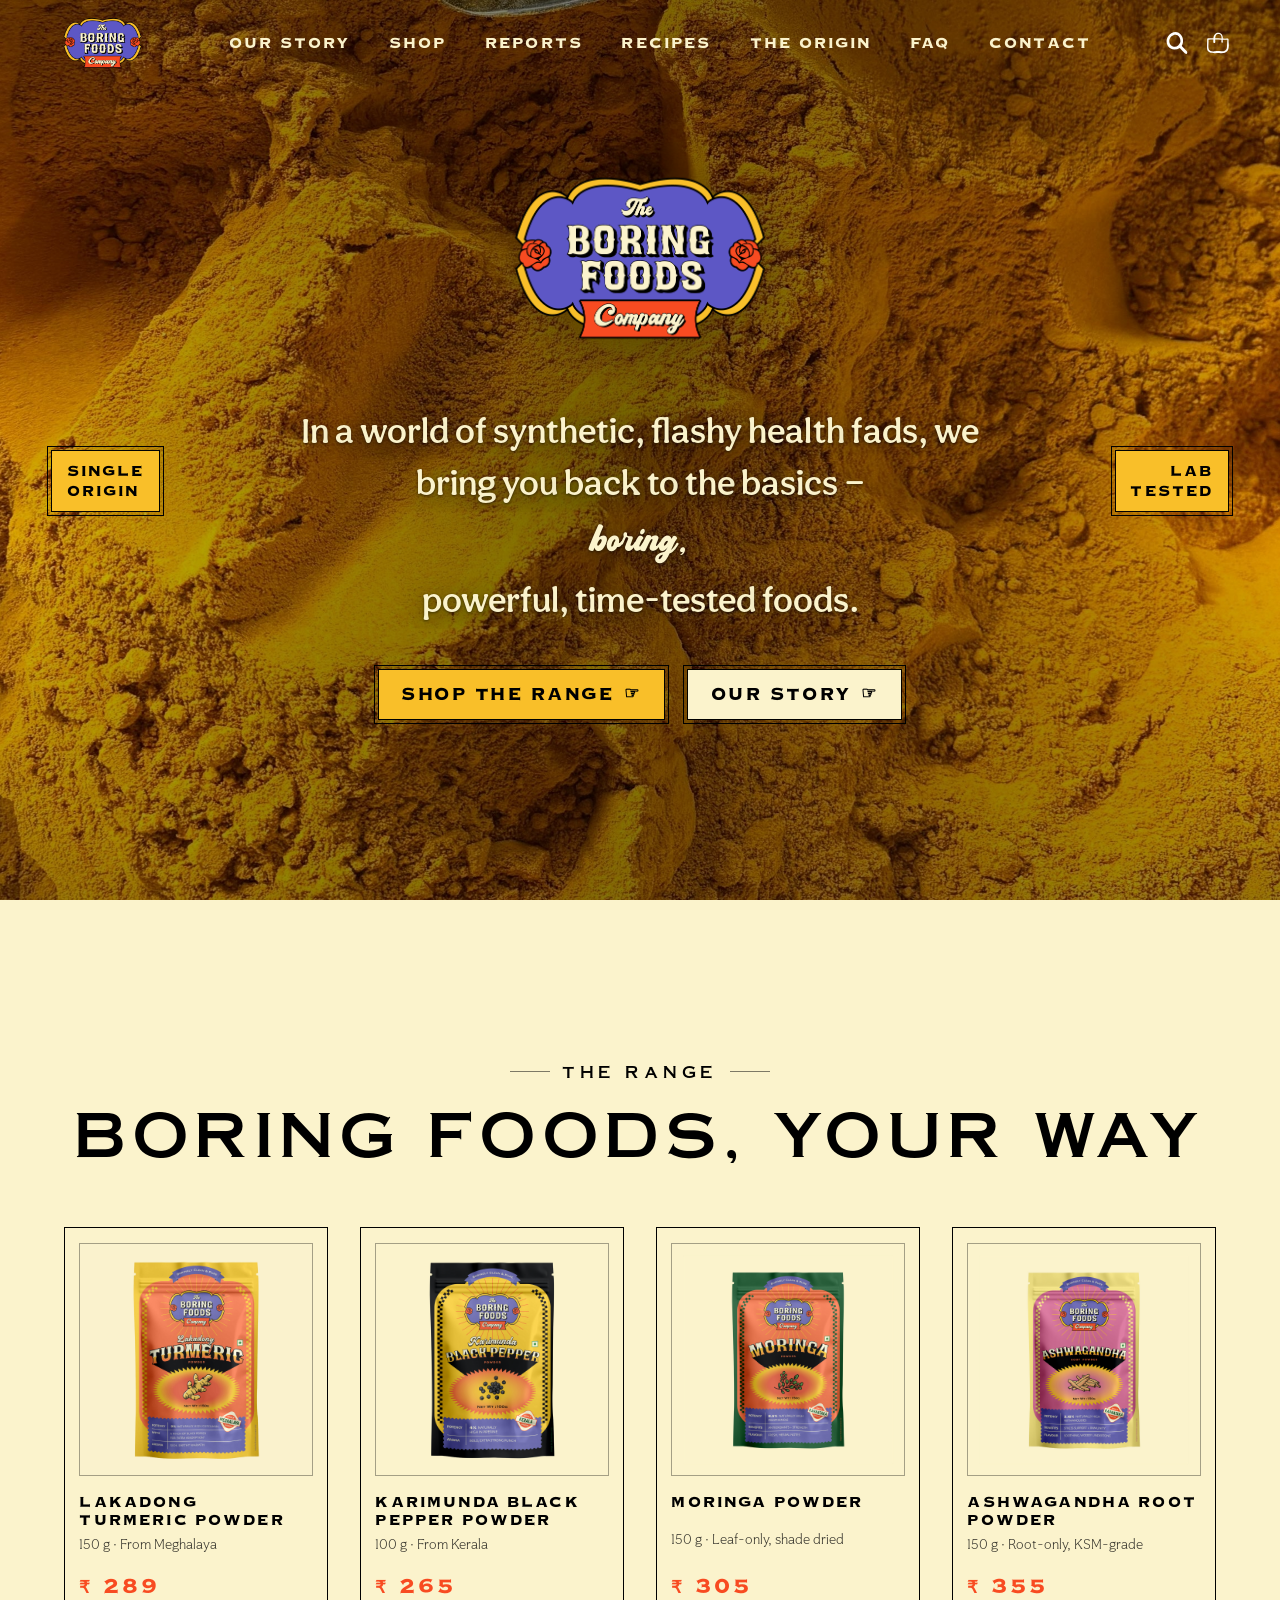
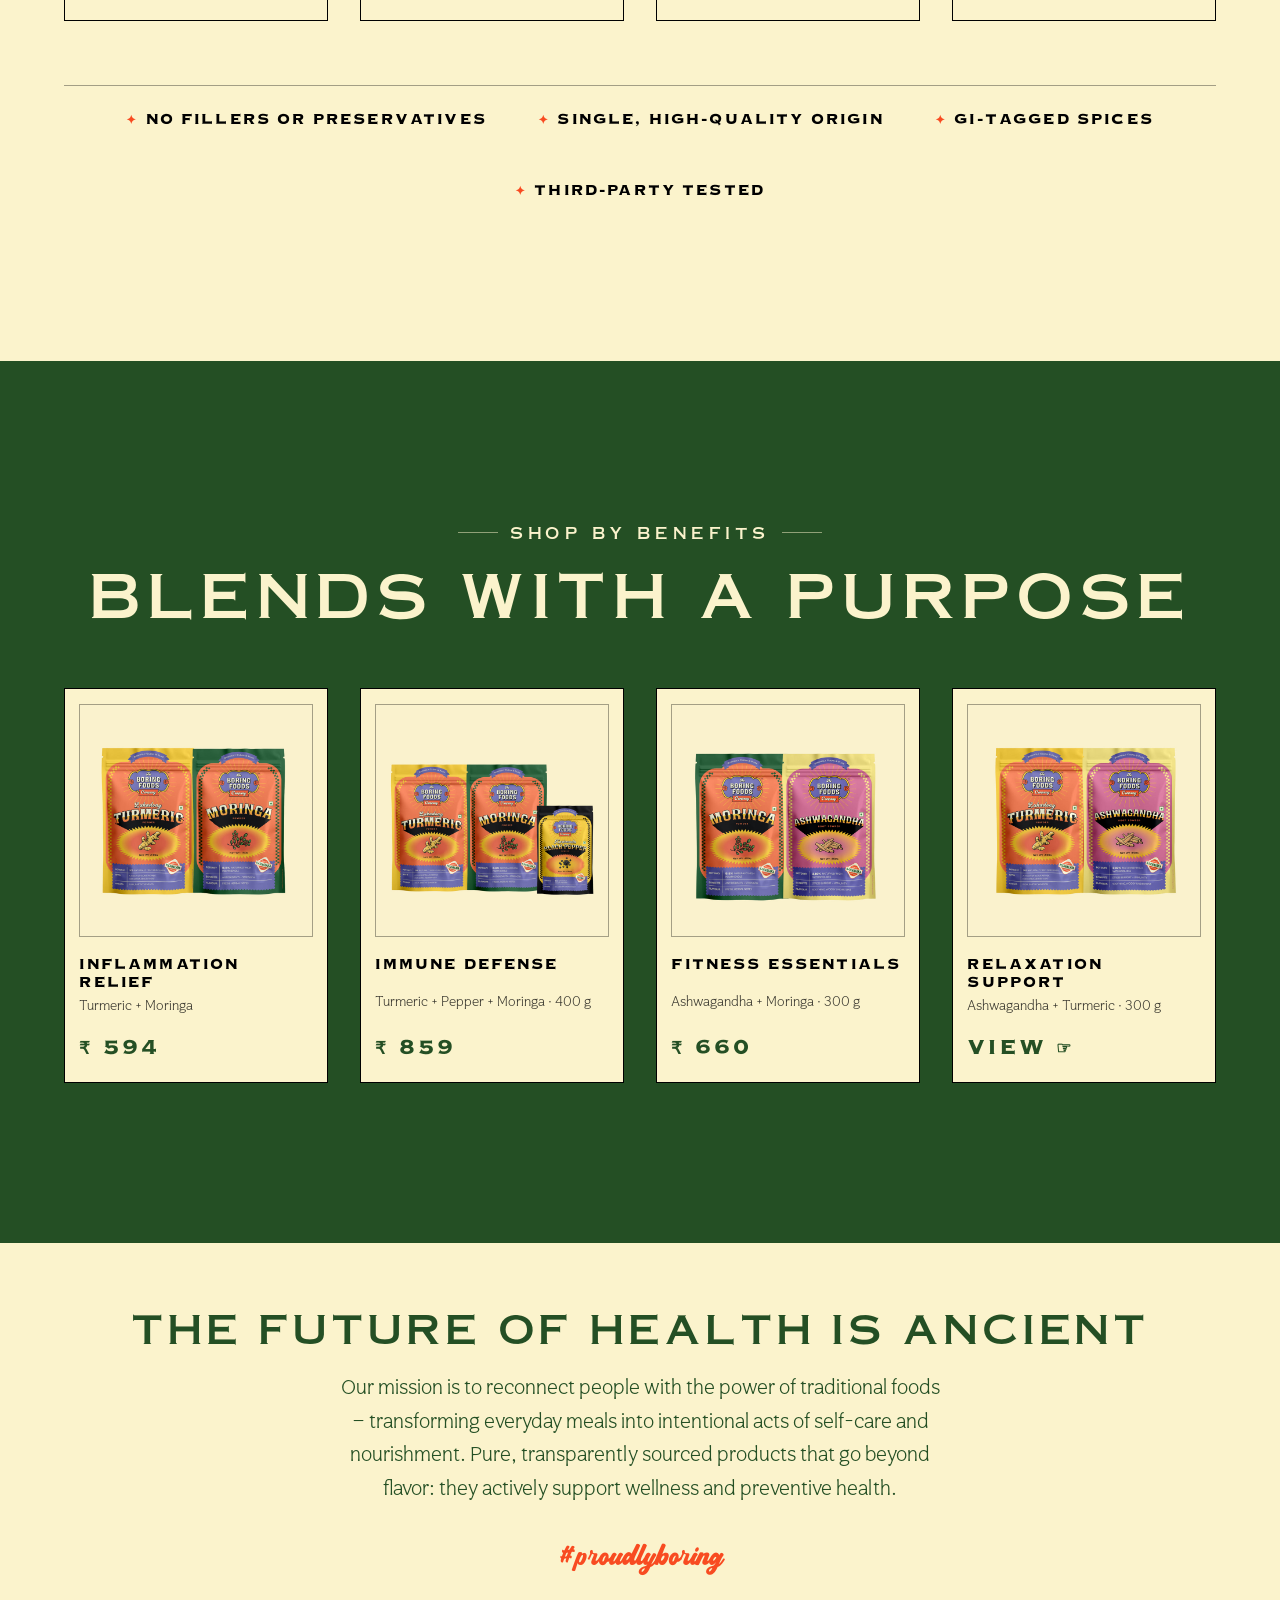
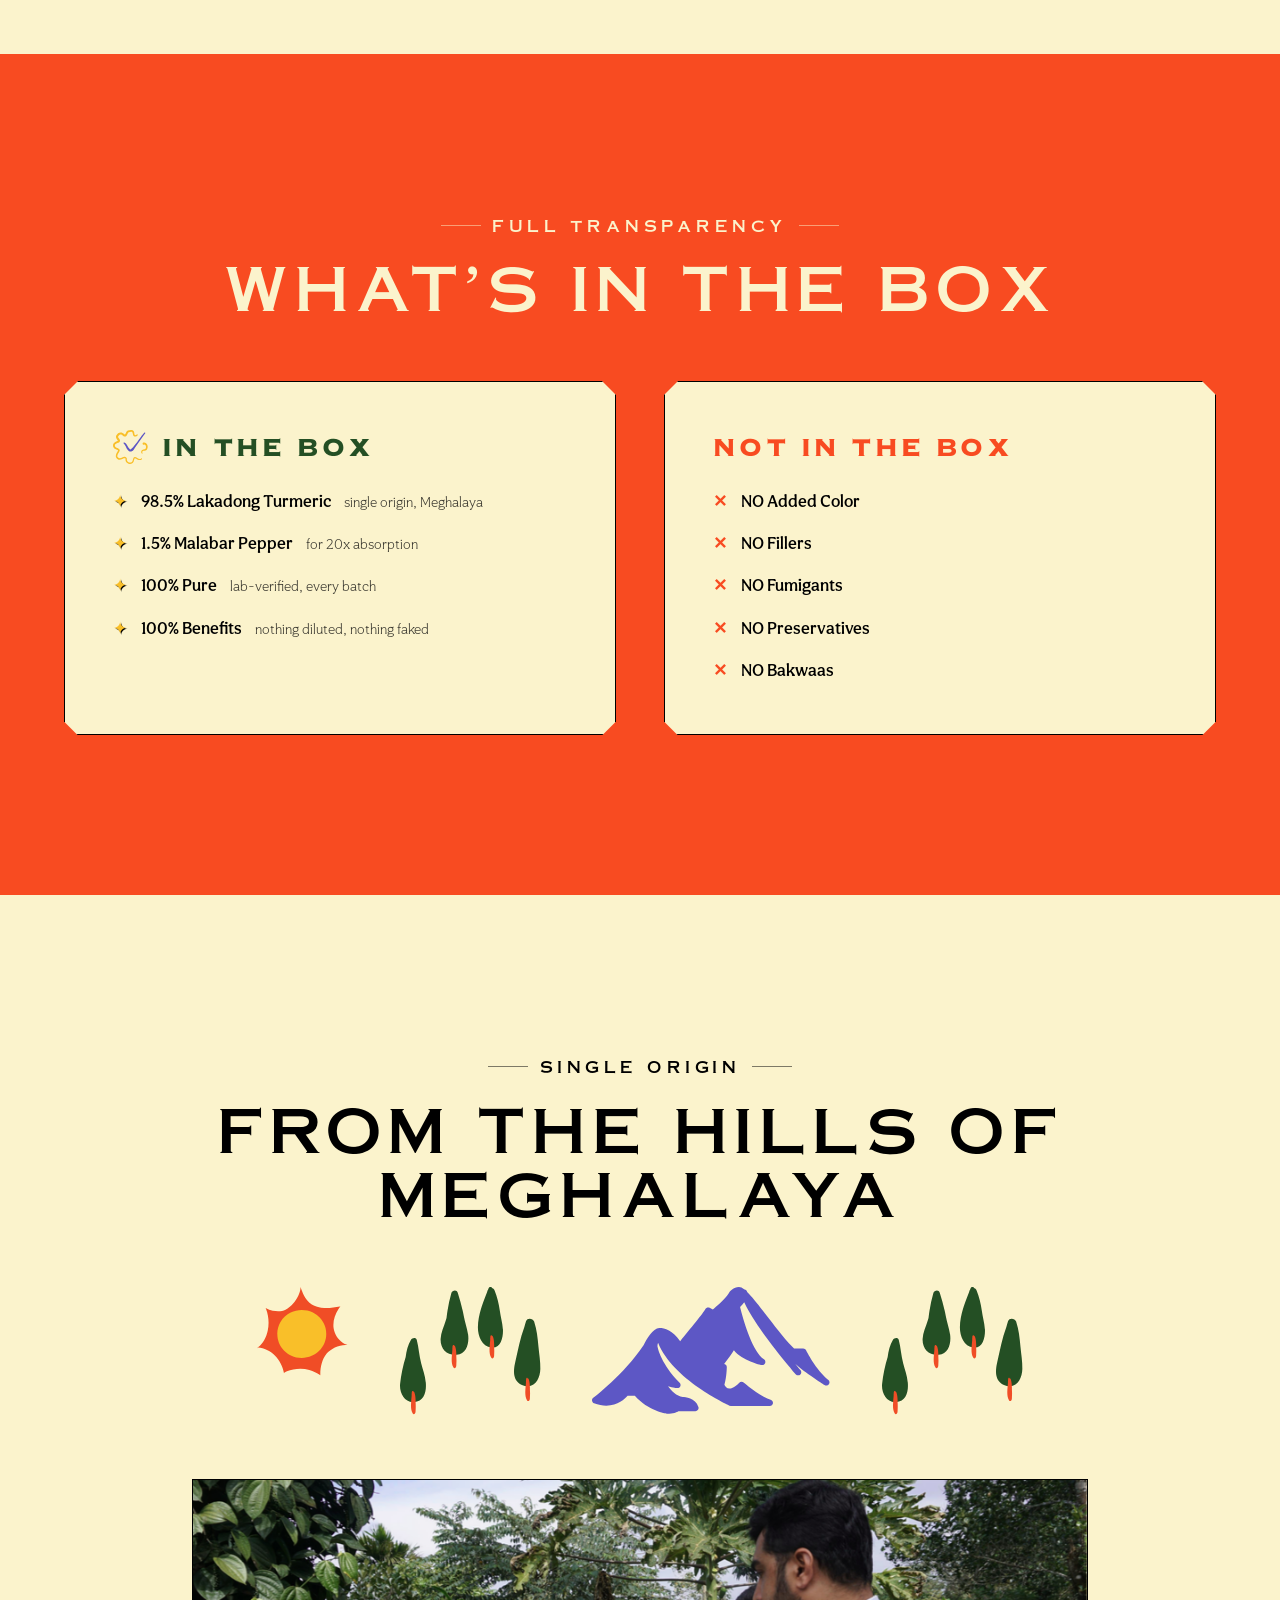
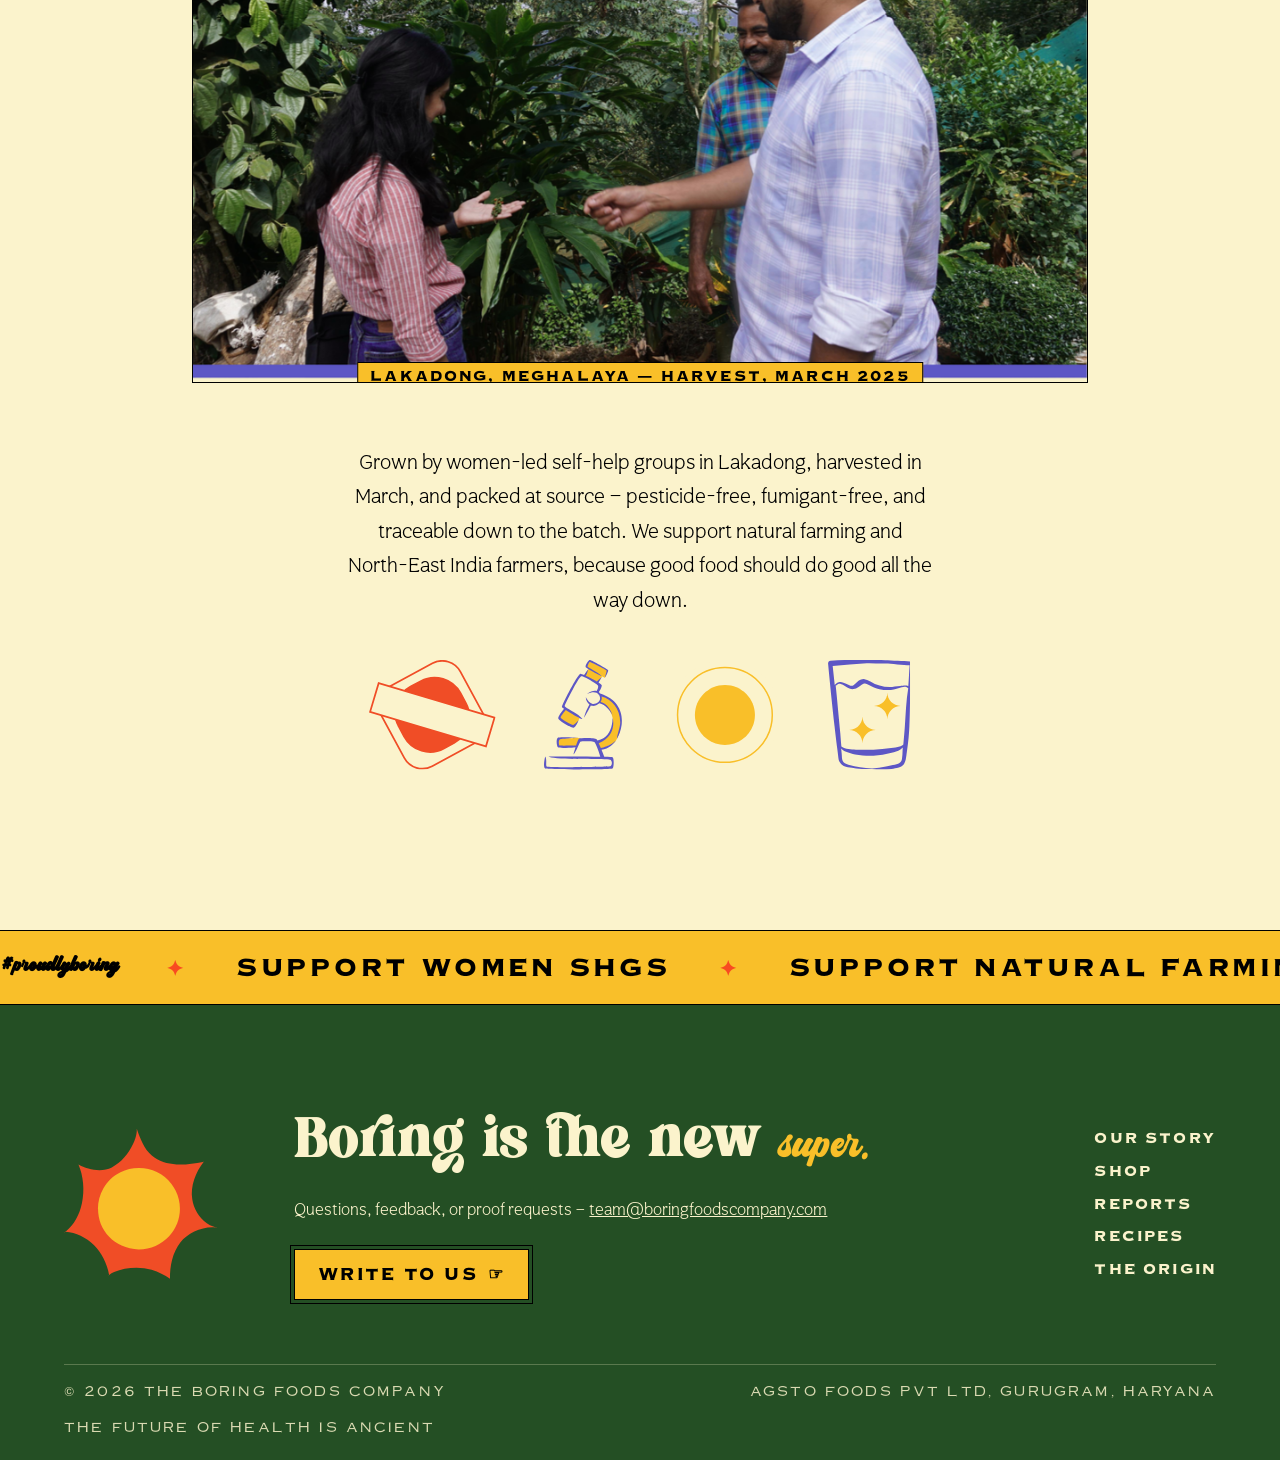
==== site/index.html @ 5d5243ca "feat: add Reports library and Recipes pages + site-wide nav links" ====
<!DOCTYPE html>
<html lang="en">
<head>
  <meta charset="UTF-8" />
  <meta name="viewport" content="width=device-width, initial-scale=1.0" />
  <title>The Boring Foods Company — The Future of Health is Ancient</title>
  <meta name="description" content="Pure, transparently sourced traditional foods. Boring, powerful, time-tested nutrition — starting with Lakadong turmeric from Meghalaya. #proudlyboring" />
  <link rel="icon" type="image/png" href="assets/img/Rose.png" />
  <link rel="stylesheet" href="css/tokens.css" />
  <link rel="stylesheet" href="css/main.css" />
</head>
<body>

  <!-- ===================== Navigation ===================== -->
  <header class="nav" id="nav">
    <a class="nav__logo" href="#top" aria-label="The Boring Foods Company — home">
      <img src="assets/img/logo-web4.png" alt="The Boring Foods Company" />
    </a>
    <nav aria-label="Primary">
      <ul class="nav__links">
        <li><a href="about.html">Our Story</a></li>
        <li><a href="#shop">Shop</a></li>
        <li><a href="reports.html">Reports</a></li>
        <li><a href="recipes.html">Recipes</a></li>
        <li><a href="#origin">The Origin</a></li>
        <li><a href="faq.html">FAQ</a></li>
        <li><a href="contact.html">Contact</a></li>
      </ul>
    </nav>
    <div class="nav__cta">
      <a class="nav__icon-link" href="#" aria-label="Search"><img class="nav__icon" src="assets/img/Search1.svg" alt="" /></a>
      <a class="nav__icon-link" href="#" aria-label="Cart"><img class="nav__icon" src="assets/img/Cart1.svg" alt="" /></a>
      <button class="nav__burger" id="burger" aria-label="Open menu" aria-expanded="false">
        <span></span><span></span><span></span>
      </button>
    </div>
  </header>

  <!-- Full-screen overlay menu -->
  <div class="menu-overlay" id="menu" aria-hidden="true">
    <a href="about.html">Our Story</a>
    <a href="#shop">Shop</a>
    <a href="reports.html">Reports</a>
    <a href="recipes.html">Recipes</a>
    <a href="#origin">The Origin</a>
    <a href="faq.html">FAQ</a>
    <a href="contact.html">Contact</a>
    <span class="script">#proudlyboring</span>
  </div>

  <!-- ===================== Hero ===================== -->
  <section class="hero" id="top">
    <div class="hero__media" aria-hidden="true">
      <img class="hero__photo" src="assets/img/photos/hero-powder.jpg" alt="" />
      <div class="hero__scrim"></div>
    </div>
    <aside class="hero__meta hero__meta--left caps reveal" style="--reveal-delay: 0.9s">Single<br />Origin</aside>
    <aside class="hero__meta hero__meta--right caps reveal" style="--reveal-delay: 0.9s">Lab<br />Tested</aside>

    <img class="hero__logo reveal" src="assets/img/logo-web4.png" alt="The Boring Foods Company" />
    <p class="hero__tag split-lines">
      In a world of synthetic, flashy health fads, we bring you back to the basics —
      <span class="script">boring,</span> powerful, time-tested foods.
    </p>
    <div class="hero__cta reveal" style="--reveal-delay: 0.7s">
      <a class="btn" href="#shop">Shop the Range <span class="hand">☞</span></a>
      <a class="btn btn--light" href="#manifesto">Our Story <span class="hand">☞</span></a>
    </div>
  </section>

  <!-- ===================== Shop ===================== -->
  <section class="chapter" id="shop">
    <div class="chapter__inner">
      <div class="chapter__head">
        <span class="kicker reveal">The Range</span>
        <h2 class="chapter__title split-lines">Boring Foods, Your Way</h2>
      </div>
      <div class="shop__grid stagger">
        <a class="card" href="product.html">
          <div class="card__media img-reveal"><img src="assets/img/products/turmeric.jpg" alt="Lakadong Turmeric Powder pack and tin" /></div>
          <h3 class="card__name caps">Lakadong Turmeric Powder</h3>
          <p class="card__meta">150 g · From Meghalaya</p>
          <p class="card__price caps">₹ 289</p>
        </a>
        <a class="card" href="https://boringfoodscompany.com/products/black-pepper-powder" target="_blank" rel="noopener">
          <div class="card__media img-reveal"><img src="assets/img/products/black-pepper.png" alt="Karimunda Black Pepper Powder pack" /></div>
          <h3 class="card__name caps">Karimunda Black Pepper Powder</h3>
          <p class="card__meta">100 g · From Kerala</p>
          <p class="card__price caps">₹ 265</p>
        </a>
        <a class="card" href="https://boringfoodscompany.com/products/moringa-powder" target="_blank" rel="noopener">
          <div class="card__media img-reveal"><img src="assets/img/products/moringa.png" alt="Moringa Powder pack" /></div>
          <h3 class="card__name caps">Moringa Powder</h3>
          <p class="card__meta">150 g · Leaf-only, shade dried</p>
          <p class="card__price caps">₹ 305</p>
        </a>
        <a class="card" href="https://boringfoodscompany.com/products/ashwagandha-powder" target="_blank" rel="noopener">
          <div class="card__media img-reveal"><img src="assets/img/products/ashwagandha.png" alt="Ashwagandha Root Powder pack" /></div>
          <h3 class="card__name caps">Ashwagandha Root Powder</h3>
          <p class="card__meta">150 g · Root-only, KSM-grade</p>
          <p class="card__price caps">₹ 355</p>
        </a>
      </div>
      <ul class="shop__assurances reveal" aria-label="Quality assurances">
        <li>No Fillers or Preservatives</li>
        <li>Single, High-Quality Origin</li>
        <li>GI-Tagged Spices</li>
        <li>Third-Party Tested</li>
      </ul>
    </div>
  </section>

  <!-- ===================== Bundles ===================== -->
  <section class="chapter chapter--green" id="bundles">
    <div class="chapter__inner">
      <div class="chapter__head">
        <span class="kicker reveal">Shop by Benefits</span>
        <h2 class="chapter__title split-lines">Blends With a Purpose</h2>
      </div>
      <div class="shop__grid shop__grid--bundles stagger">
        <a class="card card--bundle" href="bundle.html">
          <div class="card__media img-reveal"><img src="assets/img/products/inflammation-relief.jpg" alt="Inflammation Relief bundle" /></div>
          <h3 class="card__name caps">Inflammation Relief</h3>
          <p class="card__meta">Turmeric + Moringa</p>
          <p class="card__price caps">₹ 594</p>
        </a>
        <a class="card card--bundle" href="https://boringfoodscompany.com/products/immune-defense" target="_blank" rel="noopener">
          <div class="card__media img-reveal"><img src="assets/img/products/immune-defense.jpg" alt="Immune Defense bundle" /></div>
          <h3 class="card__name caps">Immune Defense</h3>
          <p class="card__meta">Turmeric + Pepper + Moringa · 400 g</p>
          <p class="card__price caps">₹ 859</p>
        </a>
        <a class="card card--bundle" href="https://boringfoodscompany.com/products/fitness-essentials" target="_blank" rel="noopener">
          <div class="card__media img-reveal"><img src="assets/img/products/fitness-essentials.jpg" alt="Fitness Essentials bundle" /></div>
          <h3 class="card__name caps">Fitness Essentials</h3>
          <p class="card__meta">Ashwagandha + Moringa · 300 g</p>
          <p class="card__price caps">₹ 660</p>
        </a>
        <a class="card card--bundle" href="https://boringfoodscompany.com/products/relaxation-support" target="_blank" rel="noopener">
          <div class="card__media img-reveal"><img src="assets/img/products/relaxation-support.jpg" alt="Relaxation Support bundle" /></div>
          <h3 class="card__name caps">Relaxation Support</h3>
          <p class="card__meta">Ashwagandha + Turmeric · 300 g</p>
          <p class="card__price caps">View <span class="hand">☞</span></p>
        </a>
      </div>
    </div>
  </section>

  <!-- ===================== Manifesto ===================== -->
  <section class="chapter chapter--compact manifesto" id="manifesto">
    <div class="chapter__inner">
      <div class="chapter__head">
        <h2 class="chapter__title split-lines">The Future of Health is Ancient</h2>
      </div>
      <p class="manifesto__body split-lines">
        Our mission is to reconnect people with the power of
        traditional foods — transforming everyday meals into intentional acts of
        self-care and nourishment. Pure, transparently sourced products that go beyond
        flavor: they actively support wellness and preventive health.
      </p>
      <p class="manifesto__sign script reveal">#proudlyboring</p>
    </div>
  </section>

  <!-- ===================== In the box ===================== -->
  <section class="chapter chapter--orange" id="box">
    <div class="chapter__inner">
      <div class="chapter__head reveal">
        <span class="kicker">Full Transparency</span>
        <h2 class="chapter__title split-lines">What's in the Box</h2>
      </div>
      <div class="box__grid">
        <div class="box__col box__col--yes ticket reveal">
          <h3><img src="assets/img/Check1.svg" alt="" /> In the Box</h3>
          <ul>
            <li>98.5% Lakadong Turmeric <small>single origin, Meghalaya</small></li>
            <li>1.5% Malabar Pepper <small>for 20x absorption</small></li>
            <li>100% Pure <small>lab-verified, every batch</small></li>
            <li>100% Benefits <small>nothing diluted, nothing faked</small></li>
          </ul>
        </div>
        <div class="box__col box__col--no ticket reveal" style="--reveal-delay: 0.15s">
          <h3>Not in the Box</h3>
          <ul>
            <li>NO Added Color</li>
            <li>NO Fillers</li>
            <li>NO Fumigants</li>
            <li>NO Preservatives</li>
            <li>NO Bakwaas</li>
          </ul>
        </div>
      </div>
    </div>
  </section>

  <!-- ===================== Provenance ===================== -->
  <section class="chapter provenance" id="origin">
    <div class="chapter__inner">
      <div class="chapter__head reveal">
        <span class="kicker">Single Origin</span>
        <h2 class="chapter__title split-lines">From the Hills of Meghalaya</h2>
      </div>
      <div class="provenance__scene reveal">
        <img class="sun" src="assets/img/Sun1.svg" alt="" />
        <img src="assets/img/Trees1.svg" alt="" />
        <img src="assets/img/Mountain1.svg" alt="" />
        <img src="assets/img/Trees2.svg" alt="" />
      </div>
      <div class="provenance__photo img-reveal reveal-late">
        <img class="parallax" data-speed="0.16" src="assets/img/photos/farm.png" alt="Farmers walking through the turmeric fields" />
        <span class="provenance__caption caps">Lakadong, Meghalaya — harvest, March 2025</span>
      </div>
      <p class="provenance__body split-lines">
        Grown by women-led self-help groups in Lakadong, harvested in March, and packed at
        source — pesticide-free, fumigant-free, and traceable down to the batch. We support
        natural farming and North-East India farmers, because good food should do good
        all the way down.
      </p>
      <div class="provenance__badges reveal">
        <img src="assets/img/Single-Origin.svg" alt="Single Origin badge" />
        <img src="assets/img/Microscope1.svg" alt="Lab tested badge" />
        <img src="assets/img/Future-of-health.svg" alt="The future of health is ancient badge" />
        <img src="assets/img/Glass1.svg" alt="Glass packaging badge" />
      </div>
    </div>
  </section>

  <!-- ===================== Marquee ===================== -->
  <div class="marquee" aria-hidden="true">
    <div class="marquee__track">
      <span class="marquee__item"><span class="script">#proudlyboring</span></span>
      <span class="marquee__item">Support Women SHGs</span>
      <span class="marquee__item">Support Natural Farming</span>
      <span class="marquee__item">Support NE India Farmers</span>
      <span class="marquee__item"><span class="script">#proudlyboring</span></span>
      <span class="marquee__item">Support Women SHGs</span>
      <span class="marquee__item">Support Natural Farming</span>
      <span class="marquee__item">Support NE India Farmers</span>
    </div>
  </div>

  <!-- ===================== Footer ===================== -->
  <footer class="footer" id="contact">
    <div class="footer__inner">
      <div class="footer__top">
        <img class="footer__stamp" src="assets/img/Sun1.svg" alt="" />
        <div class="footer__cta reveal">
          <h2>Boring is the new <span class="script">super.</span></h2>
          <p>
            Questions, feedback, or proof requests —
            <a href="mailto:team@boringfoodscompany.com">team@boringfoodscompany.com</a>
          </p>
          <p style="margin-top: 1.5rem">
            <a class="btn" href="mailto:team@boringfoodscompany.com">Write to Us <span class="hand">☞</span></a>
          </p>
        </div>
        <nav class="footer__nav" aria-label="Footer">
          <a href="#manifesto">Our Story</a>
          <a href="#shop">Shop</a>
    <a href="reports.html">Reports</a>
    <a href="recipes.html">Recipes</a>
          <a href="#origin">The Origin</a>
        </nav>
      </div>
      <div class="footer__bottom">
        <span>© 2026 The Boring Foods Company</span>
        <span>Agsto Foods Pvt Ltd, Gurugram, Haryana</span>
        <span>The Future of Health is Ancient</span>
      </div>
    </div>
  </footer>

  <script src="js/main.js"></script>
</body>
</html>
---- site/css/tokens.css ----
/* ==========================================================================
   The Boring Foods Company — Design System Tokens
   Source of truth: Boring Foods Brand Book (2025)
   ========================================================================== */

/* ---- Fonts ------------------------------------------------------------- */
/* Functional 01 — Aesthet Nova: body, long-form (~80% of all type) */
@font-face {
  font-family: 'Aesthet Nova';
  src: url('../assets/fonts/AesthetNova-Light.otf') format('opentype');
  font-weight: 300;
  font-display: swap;
}
@font-face {
  font-family: 'Aesthet Nova';
  src: url('../assets/fonts/AesthetNova-Medium.otf') format('opentype');
  font-weight: 500;
  font-display: swap;
}
@font-face {
  font-family: 'Aesthet Nova';
  src: url('../assets/fonts/AesthetNova-Black.otf') format('opentype');
  font-weight: 900;
  font-display: swap;
}
/* Primary 02 — Copperplate: H1/H2, captions, CTAs, numbers (~15%) */
@font-face {
  font-family: 'Copperplate BFC';
  src: url('../assets/fonts/Copperplate-Light.otf') format('opentype');
  font-weight: 300;
  font-display: swap;
}
@font-face {
  font-family: 'Copperplate BFC';
  src: url('../assets/fonts/Copperplate-Regular.otf') format('opentype');
  font-weight: 400;
  font-display: swap;
}
@font-face {
  font-family: 'Copperplate BFC';
  src: url('../assets/fonts/Copperplate-Heavy.otf') format('opentype');
  font-weight: 700;
  font-display: swap;
}
/* Functional 02 — Flagflies: charm headlines, short phrases only */
@font-face {
  font-family: 'Flagflies';
  src: url('../assets/fonts/Flagflies.ttf') format('truetype');
  font-weight: 400;
  font-display: swap;
}
/* Primary 03 — Musloner: cursive accents, hashtags. Use sparingly (5%) */
@font-face {
  font-family: 'Musloner';
  src: url('../assets/fonts/Musloner.otf') format('opentype');
  font-weight: 400;
  font-display: swap;
}
/* Primary 01 — Mexicana Hollow: single display words only, never body.
   Brand rule: never use hollow — always filled + drop shadow. */
@font-face {
  font-family: 'Mexicana Hollow';
  src: url('../assets/fonts/MexicanaHollow.ttf') format('truetype');
  font-weight: 400;
  font-display: swap;
}

:root {
  /* ---- Primary palette (Brand Book p.38) ------------------------------ */
  --indian-blue: #5D57C5;
  --kulfi-malai: #FBF3CC;
  --ripe-orange: #F84B21;
  --mango-yellow: #F9BF29;
  --neem-green: #244F24;
  --kohl-black: #000000;

  /* Derived, used only for atmosphere (never for brand marks) */
  --kulfi-deep: #F6EBB4;
  --ink-soft: rgba(0, 0, 0, 0.72);

  /* ---- Type families ---------------------------------------------------- */
  --font-body: 'Aesthet Nova', Georgia, serif;
  --font-display: 'Copperplate BFC', 'Copperplate', serif;
  --font-charm: 'Flagflies', Georgia, serif;
  --font-script: 'Musloner', cursive;
  --font-poster: 'Mexicana Hollow', 'Copperplate BFC', serif;

  /* ---- Type scale -------------------------------------------------------- */
  --text-xs: 0.75rem;
  --text-sm: 0.875rem;
  --text-base: 1.0625rem;
  --text-lg: 1.3125rem;
  --text-xl: clamp(1.5rem, 1.2rem + 1.4vw, 2.25rem);
  --text-2xl: clamp(2rem, 1.4rem + 2.6vw, 3.5rem);
  --text-3xl: clamp(2.75rem, 1.8rem + 4.5vw, 5.5rem);
  --text-poster: clamp(3.5rem, 2rem + 9vw, 11rem);

  --tracking-caps: 0.18em;
  --tracking-wide: 0.32em;
  --leading-body: 1.65;

  /* ---- Space ------------------------------------------------------------- */
  --space-1: 0.5rem;
  --space-2: 1rem;
  --space-3: 1.5rem;
  --space-4: 2.5rem;
  --space-5: 4rem;
  --space-6: 6.5rem;
  --space-7: 10rem;
  --gutter: clamp(1.25rem, 4vw, 4rem);
  --measure: 38rem;

  /* ---- Borders / frames --------------------------------------------------- */
  --line: 1.5px solid var(--kohl-black);
  --line-thin: 1px solid rgba(0, 0, 0, 0.35);
  --notch: 14px; /* ticket-frame corner notch */

  /* ---- Motion -------------------------------------------------------------- */
  --ease-out: cubic-bezier(0.22, 1, 0.36, 1);
  --dur: 0.9s;
}
---- site/css/main.css ----
/* ==========================================================================
   The Boring Foods Company — main stylesheet
   ========================================================================== */

*,
*::before,
*::after { box-sizing: border-box; margin: 0; padding: 0; }

html { scroll-behavior: smooth; }

body {
  font-family: var(--font-body);
  font-weight: 300;
  font-size: var(--text-base);
  line-height: var(--leading-body);
  color: var(--kohl-black);
  background: var(--kulfi-malai);
  -webkit-font-smoothing: antialiased;
  overflow-x: hidden;
}

img { max-width: 100%; display: block; }
a { color: inherit; }

::selection { background: var(--mango-yellow); color: var(--kohl-black); }

/* ---- Utility type ------------------------------------------------------- */
.caps {
  font-family: var(--font-display);
  font-weight: 400;
  letter-spacing: var(--tracking-caps);
  text-transform: uppercase;
}
.kicker {
  font-family: var(--font-display);
  font-weight: 400;
  font-size: var(--text-sm);
  letter-spacing: var(--tracking-wide);
  text-transform: uppercase;
  display: inline-flex;
  align-items: center;
  gap: 0.85em;
}
.kicker::before,
.kicker::after {
  content: '';
  width: 2.5rem;
  height: 1px;
  background: currentColor;
  opacity: 0.5;
}
.script { font-family: var(--font-script); }

/* ---- Buttons (yellow Link ☞ per brand book) ----------------------------- */
.btn {
  display: inline-flex;
  align-items: center;
  gap: 0.7em;
  font-family: var(--font-display);
  font-weight: 700;
  font-size: var(--text-sm);
  letter-spacing: var(--tracking-caps);
  text-transform: uppercase;
  color: var(--kohl-black);
  background: var(--mango-yellow);
  border: var(--line);
  outline: 1px solid var(--kohl-black);
  outline-offset: 3px;
  padding: 0.9em 1.6em;
  text-decoration: none;
  cursor: pointer;
  transition: transform 0.25s var(--ease-out), box-shadow 0.25s var(--ease-out);
}
.btn .hand { font-size: 1.2em; line-height: 0; transform: translateY(-1px); }
.btn:hover { transform: translate(-2px, -2px); box-shadow: 4px 4px 0 var(--kohl-black); }
.btn:active { transform: translate(0, 0); box-shadow: none; }
.btn--ghost { background: transparent; color: inherit; border-color: currentColor; outline-color: currentColor; }
.btn--ghost:hover { box-shadow: 4px 4px 0 currentColor; }

/* ---- Ticket frame (Brand Book p.48) -------------------------------------- */
.ticket {
  position: relative;
  border: var(--line);
  padding: clamp(1.5rem, 4vw, 3rem);
  --r: var(--notch);
  clip-path: polygon(
    var(--r) 0, calc(100% - var(--r)) 0, 100% var(--r),
    100% calc(100% - var(--r)), calc(100% - var(--r)) 100%,
    var(--r) 100%, 0 calc(100% - var(--r)), 0 var(--r)
  );
}
.ticket--double::after {
  content: '';
  position: absolute;
  inset: 6px;
  border: 1px solid var(--mango-yellow);
  pointer-events: none;
}

/* ---- Decorative section rule (striped, p.48) ------------------------------ */
.rule {
  height: 9px;
  border-top: 2px solid var(--indian-blue);
  border-bottom: 2px solid var(--indian-blue);
  background: repeating-linear-gradient(
    90deg,
    var(--indian-blue) 0 1px,
    transparent 1px 7px
  );
  background-clip: content-box;
  padding: 2px 0;
}

/* ==========================================================================
   Navigation
   ========================================================================== */
.nav {
  position: fixed;
  top: 0; left: 0; right: 0;
  z-index: 100;
  display: flex;
  align-items: center;
  justify-content: space-between;
  padding: 0.9rem var(--gutter);
  transition: background 0.4s, box-shadow 0.4s, transform 0.4s;
}
.nav { color: var(--kulfi-malai); }
.nav:not(.is-scrolled) .nav__burger span { background: var(--kulfi-malai); }
.nav:not(.is-scrolled) .nav__icon { filter: brightness(0) invert(1) sepia(0.15); }
.nav.is-scrolled {
  background: var(--kulfi-malai);
  color: var(--kohl-black);
  box-shadow: 0 1px 0 var(--kohl-black);
}
.nav__logo img { height: 58px; width: auto; transition: height 0.35s var(--ease-out); }
.nav.is-scrolled .nav__logo img { height: 44px; }

.nav__links {
  display: flex;
  gap: 2.4rem;
  list-style: none;
}
.nav__links a {
  font-family: var(--font-display);
  font-size: var(--text-xs);
  font-weight: 700;
  letter-spacing: var(--tracking-caps);
  text-transform: uppercase;
  text-decoration: none;
  position: relative;
  padding: 0.4em 0;
}
.nav__links a::after {
  content: '';
  position: absolute;
  left: 0; bottom: 0;
  width: 100%; height: 2px;
  background: var(--ripe-orange);
  transform: scaleX(0);
  transform-origin: right;
  transition: transform 0.35s var(--ease-out);
}
.nav__links a:hover::after { transform: scaleX(1); transform-origin: left; }

.nav__cta { display: flex; align-items: center; gap: 1.2rem; }
.nav__icon { width: 22px; height: 22px; }

.nav__burger {
  display: none;
  background: none;
  border: none;
  cursor: pointer;
  width: 34px; height: 26px;
  position: relative;
  z-index: 130;
}
.nav__burger span {
  position: absolute;
  left: 0; width: 100%; height: 2px;
  background: var(--kohl-black);
  transition: transform 0.35s var(--ease-out), opacity 0.25s, top 0.35s var(--ease-out);
}
.nav__burger span:nth-child(1) { top: 2px; }
.nav__burger span:nth-child(2) { top: 12px; }
.nav__burger span:nth-child(3) { top: 22px; }
body.menu-open .nav__burger span:nth-child(1) { top: 12px; transform: rotate(45deg); }
body.menu-open .nav__burger span:nth-child(2) { opacity: 0; }
body.menu-open .nav__burger span:nth-child(3) { top: 12px; transform: rotate(-45deg); }

/* Full-screen overlay menu (Imperiale-style) */
.menu-overlay {
  position: fixed;
  inset: 0;
  z-index: 120;
  background: var(--neem-green);
  color: var(--kulfi-malai);
  display: flex;
  flex-direction: column;
  align-items: center;
  justify-content: center;
  gap: 1.2rem;
  clip-path: inset(0 0 100% 0);
  transition: clip-path 0.6s var(--ease-out);
}
body.menu-open .menu-overlay { clip-path: inset(0 0 0 0); }
.menu-overlay a {
  font-family: var(--font-display);
  font-weight: 700;
  font-size: var(--text-2xl);
  letter-spacing: var(--tracking-caps);
  text-transform: uppercase;
  text-decoration: none;
  opacity: 0;
  transform: translateY(20px);
  transition: opacity 0.5s var(--ease-out), transform 0.5s var(--ease-out), color 0.2s;
}
body.menu-open .menu-overlay a { opacity: 1; transform: none; }
.menu-overlay a:hover { color: var(--mango-yellow); }
.menu-overlay .script { font-size: var(--text-lg); color: var(--mango-yellow); opacity: 0; transition: opacity 0.5s 0.3s; }
body.menu-open .menu-overlay .script { opacity: 1; }

/* ==========================================================================
   Hero — full-bleed turmeric photo, Imperiale-style oversized word
   ========================================================================== */
.hero {
  min-height: 100svh;
  display: flex;
  flex-direction: column;
  align-items: center;
  justify-content: center;
  text-align: center;
  position: relative;
  padding: 7rem var(--gutter) 8rem;
  overflow: hidden;
  color: var(--kulfi-malai);
}
.hero__media { position: absolute; inset: 0; z-index: -1; overflow: hidden; }
.hero__photo {
  width: 100%;
  height: 100%;
  object-fit: cover;
  transform: scale(1.12);
  animation: kenburns 14s var(--ease-out) forwards;
}
@keyframes kenburns { to { transform: scale(1); } }
.hero__scrim {
  position: absolute;
  inset: 0;
  background:
    radial-gradient(ellipse 56% 62% at 50% 52%, rgba(0, 0, 0, 0.52) 0%, rgba(0, 0, 0, 0.28) 55%, rgba(0, 0, 0, 0) 100%),
    linear-gradient(to bottom, rgba(0, 0, 0, 0.45) 0%, rgba(0, 0, 0, 0.12) 35%, rgba(0, 0, 0, 0.08) 60%, rgba(0, 0, 0, 0.4) 100%);
}
@keyframes twinkle {
  0%, 100% { transform: scale(1) rotate(0deg); opacity: 0.9; }
  50% { transform: scale(0.72) rotate(18deg); opacity: 0.45; }
}
.hero__meta {
  position: absolute;
  top: 50%;
  transform: translateY(-50%);
  font-size: var(--text-xs);
  font-weight: 700;
  letter-spacing: var(--tracking-caps);
  line-height: 1.7;
  color: var(--kohl-black);
  background: var(--mango-yellow);
  border: var(--line);
  outline: 1px solid var(--kohl-black);
  outline-offset: 3px;
  padding: 0.8em 1.2em;
}
.hero__meta--left { left: var(--gutter); text-align: left; }
.hero__meta--right { right: var(--gutter); text-align: right; }
.hero__logo {
  width: clamp(200px, 26vw, 340px);
  margin-bottom: var(--space-4);
  filter: drop-shadow(0 10px 30px rgba(0, 0, 0, 0.35));
}
.hero__tag {
  margin-top: var(--space-2);
  font-size: var(--text-xl);
  font-weight: 500;
  line-height: 1.45;
  max-width: 44rem;
  text-shadow: 0 1px 3px rgba(0, 0, 0, 0.55), 0 4px 22px rgba(0, 0, 0, 0.5);
}
.hero__tag .script { color: inherit; font-size: 1.25em; }
.hero__cta { margin-top: var(--space-4); display: flex; gap: 1.4rem; flex-wrap: wrap; justify-content: center; }
.btn--light { background: var(--kulfi-malai); }

.hero__scroll {
  position: absolute;
  bottom: 2rem;
  left: 50%;
  transform: translateX(-50%);
  font-family: var(--font-display);
  font-size: var(--text-xs);
  letter-spacing: var(--tracking-wide);
  text-transform: uppercase;
  display: flex;
  flex-direction: column;
  align-items: center;
  gap: 0.6rem;
  text-decoration: none;
}
.hero__scroll::after {
  content: '';
  width: 1px;
  height: 3rem;
  background: var(--kohl-black);
  animation: drip 2s var(--ease-out) infinite;
}
@keyframes drip {
  0% { transform: scaleY(0); transform-origin: top; }
  45% { transform: scaleY(1); transform-origin: top; }
  55% { transform: scaleY(1); transform-origin: bottom; }
  100% { transform: scaleY(0); transform-origin: bottom; }
}

/* ==========================================================================
   Sections — shared chapter scaffolding
   ========================================================================== */
.chapter { padding: var(--space-7) var(--gutter); position: relative; }
.chapter__inner { max-width: 72rem; margin: 0 auto; }
.chapter--green { background: var(--neem-green); color: var(--kulfi-malai); }
.chapter--orange { background: var(--ripe-orange); color: var(--kulfi-malai); }

.chapter__head {
  display: flex;
  flex-direction: column;
  align-items: center;
  text-align: center;
  gap: var(--space-2);
  margin-bottom: var(--space-5);
}
.chapter__title {
  font-family: var(--font-display);
  font-weight: 400;
  font-size: var(--text-2xl);
  letter-spacing: 0.08em;
  text-transform: uppercase;
  line-height: 1.15;
}
.chapter__title--charm {
  font-family: var(--font-charm);
  text-transform: none;
  letter-spacing: 0.01em;
  font-size: var(--text-3xl);
}

/* ---- Manifesto (compact interlude band) -------------------------------------- */
.chapter--compact { padding: var(--space-5) var(--gutter); }
.manifesto { color: var(--neem-green); }
.manifesto .chapter__head { margin-bottom: var(--space-3); }
.manifesto .chapter__title { font-size: var(--text-xl); }
.manifesto__body {
  max-width: var(--measure);
  margin: 0 auto;
  font-size: var(--text-lg);
  font-weight: 300;
  line-height: 1.6;
  text-align: center;
}
.manifesto__sign {
  margin-top: var(--space-3);
  text-align: center;
  font-size: var(--text-xl);
  color: var(--ripe-orange);
}

/* ---- In the box / Not in the box -------------------------------------------------- */
.box__grid {
  display: grid;
  grid-template-columns: 1fr 1fr;
  gap: clamp(1.5rem, 4vw, 3rem);
  align-items: stretch;
}
.box__col { background: var(--kulfi-malai); color: var(--kohl-black); }
.box__col h3 {
  font-family: var(--font-display);
  font-weight: 700;
  letter-spacing: var(--tracking-caps);
  text-transform: uppercase;
  font-size: var(--text-lg);
  margin-bottom: var(--space-3);
  display: flex;
  align-items: center;
  gap: 0.7em;
}
.box__col--yes h3 { color: var(--neem-green); }
.box__col--no h3 { color: var(--ripe-orange); }
.box__col h3 img { height: 1.6em; }
.box__col ul { list-style: none; display: grid; gap: 0.9rem; }
.box__col li {
  display: flex;
  align-items: baseline;
  gap: 0.8em;
  font-size: var(--text-base);
  font-weight: 500;
}
.box__col li::before {
  content: '✦';
  color: var(--mango-yellow);
  text-shadow: 1px 1px 0 var(--kohl-black);
}
.box__col--no li::before { content: '✕'; color: var(--ripe-orange); text-shadow: none; font-weight: 900; }
.box__col li small { display: block; font-weight: 300; opacity: 0.75; }

/* ---- Provenance --------------------------------------------------------------------- */
.provenance { overflow: hidden; }
.provenance__scene {
  display: flex;
  justify-content: center;
  align-items: flex-end;
  gap: clamp(1rem, 4vw, 3.5rem);
  margin-bottom: var(--space-5);
}
.provenance__scene img { height: clamp(60px, 10vw, 130px); width: auto; }
.provenance__scene img.sun { height: clamp(48px, 7vw, 90px); align-self: flex-start; animation: spin 40s linear infinite; }
.provenance__body {
  max-width: var(--measure);
  margin: 0 auto;
  text-align: center;
  font-size: var(--text-lg);
}
.provenance__badges {
  margin-top: var(--space-4);
  display: flex;
  justify-content: center;
  gap: clamp(1.5rem, 4vw, 3rem);
  flex-wrap: wrap;
}
.provenance__badges img { height: clamp(70px, 9vw, 110px); width: auto; }

/* ---- Marquee --------------------------------------------------------------------------- */
.marquee {
  background: var(--mango-yellow);
  border-top: var(--line);
  border-bottom: var(--line);
  overflow: hidden;
  padding: 1rem 0;
}
.marquee__track {
  display: flex;
  gap: 3rem;
  width: max-content;
  animation: marquee 28s linear infinite;
}
.marquee:hover .marquee__track { animation-play-state: paused; }
.marquee__item {
  font-family: var(--font-display);
  font-weight: 700;
  font-size: var(--text-lg);
  letter-spacing: var(--tracking-caps);
  text-transform: uppercase;
  white-space: nowrap;
  display: flex;
  align-items: center;
  gap: 3rem;
}
.marquee__item .script { text-transform: none; letter-spacing: 0; font-size: 1.2em; }
.marquee__item::after { content: '✦'; color: var(--ripe-orange); }
@keyframes marquee { to { transform: translateX(-50%); } }

/* ==========================================================================
   Footer
   ========================================================================== */
.footer {
  background: var(--neem-green);
  color: var(--kulfi-malai);
  padding: var(--space-6) var(--gutter) var(--space-3);
}
.footer__inner { max-width: 72rem; margin: 0 auto; }
.footer__top {
  display: grid;
  grid-template-columns: auto 1fr auto;
  gap: clamp(2rem, 6vw, 6rem);
  align-items: center;
  padding-bottom: var(--space-5);
}
.footer__stamp { width: clamp(110px, 12vw, 160px); animation: spin 36s linear infinite; }
.footer__cta h2 {
  font-family: var(--font-charm);
  font-weight: 400;
  font-size: var(--text-2xl);
  line-height: 1.15;
  margin-bottom: var(--space-2);
}
.footer__cta .script { color: var(--mango-yellow); }
.footer__nav { display: grid; gap: 0.8rem; justify-items: start; }
.footer__nav a {
  font-family: var(--font-display);
  font-size: var(--text-xs);
  font-weight: 700;
  letter-spacing: var(--tracking-caps);
  text-transform: uppercase;
  text-decoration: none;
}
.footer__nav a:hover { color: var(--mango-yellow); }
.footer__bottom {
  border-top: 1px solid rgba(251, 243, 204, 0.3);
  padding-top: var(--space-2);
  display: flex;
  justify-content: space-between;
  gap: 1rem;
  flex-wrap: wrap;
  font-family: var(--font-display);
  font-size: var(--text-xs);
  letter-spacing: var(--tracking-caps);
  text-transform: uppercase;
  opacity: 0.85;
}

/* ==========================================================================
   Reveal animations
   ========================================================================== */
.reveal {
  opacity: 0;
  transform: translateY(36px);
  transition: opacity var(--dur) var(--ease-out), transform var(--dur) var(--ease-out);
  transition-delay: var(--reveal-delay, 0s);
}
.reveal.is-visible { opacity: 1; transform: none; }
@media (prefers-reduced-motion: reduce) {
  .reveal { opacity: 1; transform: none; transition: none; }
  .footer__stamp, .marquee__track, .provenance__scene img.sun { animation: none; }
  html { scroll-behavior: auto; }
}

/* ==========================================================================
   Responsive
   ========================================================================== */
@media (max-width: 900px) {
  .nav__links, .nav__cta .nav__icon-link { display: none; }
  .nav__burger { display: block; }
  .box__grid { grid-template-columns: 1fr; }
  .footer__top { grid-template-columns: 1fr; justify-items: center; text-align: center; }
  .footer__nav { justify-items: center; }
  .chapter { padding: var(--space-6) var(--gutter); }
}
@media (max-width: 540px) {
  .hero__rose { display: none; }
}

/* ==========================================================================
   Shop — product & bundle cards
   ========================================================================== */
.shop__grid {
  display: grid;
  grid-template-columns: repeat(4, 1fr);
  gap: clamp(1rem, 2.5vw, 2rem);
}
.card {
  display: flex;
  flex-direction: column;
  color: var(--kohl-black);
  text-decoration: none;
  background: var(--kulfi-malai);
  border: var(--line);
  padding: 0.9rem 0.9rem 1.3rem;
  transition: transform 0.35s var(--ease-out), box-shadow 0.35s var(--ease-out);
}
.card:hover { transform: translate(-3px, -3px); box-shadow: 6px 6px 0 var(--kohl-black); }
.card__media {
  overflow: hidden;
  border: var(--line-thin);
  aspect-ratio: 1;
  margin-bottom: 1.1rem;
}
.card__media img {
  width: 100%;
  height: 100%;
  object-fit: cover;
  transition: transform 0.8s var(--ease-out);
}
.card:hover .card__media img { transform: scale(1.06); }
.card__name {
  font-size: var(--text-xs);
  font-weight: 700;
  line-height: 1.5;
  min-height: 2.6em;
}
.card__meta { font-size: var(--text-sm); opacity: 0.75; margin-top: 0.3rem; }
.card__price {
  margin-top: auto;
  padding-top: 0.9rem;
  font-weight: 700;
  font-size: var(--text-base);
  color: var(--ripe-orange);
}
.card--bundle .card__price { color: var(--neem-green); }
.chapter--green .card { border-color: var(--kohl-black); }

.shop__assurances {
  list-style: none;
  margin-top: var(--space-5);
  padding-top: var(--space-3);
  border-top: var(--line-thin);
  display: flex;
  justify-content: center;
  gap: clamp(1.2rem, 4vw, 3.5rem);
  flex-wrap: wrap;
}
.shop__assurances li {
  font-family: var(--font-display);
  font-size: var(--text-xs);
  font-weight: 700;
  letter-spacing: var(--tracking-caps);
  text-transform: uppercase;
  display: flex;
  align-items: center;
  gap: 0.6em;
}
.shop__assurances li::before {
  content: '✦';
  color: var(--ripe-orange);
}

/* ---- Provenance photo ------------------------------------------------------- */
.provenance__photo {
  position: relative;
  max-width: 56rem;
  margin: 0 auto var(--space-5);
  border: var(--line);
  aspect-ratio: 16 / 9;
}
.provenance__photo img {
  width: 100%;
  height: 120%;
  object-fit: cover;
  margin-top: -10%;
}
.provenance__caption {
  position: absolute;
  bottom: -0.9em;
  left: 50%;
  transform: translateX(-50%);
  background: var(--mango-yellow);
  border: var(--line);
  font-size: var(--text-xs);
  font-weight: 700;
  padding: 0.35em 1em;
  white-space: nowrap;
}

/* ==========================================================================
   Imperiale-style animation primitives
   ========================================================================== */
/* Line-masked text reveal: JS wraps each rendered line in .line > .line-inner */
.split-lines .line {
  display: block;
  overflow: hidden;
}
.split-lines .line-inner {
  display: block;
  transform: translateY(110%);
  transition: transform 1.1s var(--ease-out);
  transition-delay: calc(var(--line-i, 0) * 0.09s);
}
.split-lines.is-visible .line-inner { transform: translateY(0); }

/* Image curtain reveal */
.img-reveal {
  position: relative;
  overflow: hidden;
}
.img-reveal::after {
  content: '';
  position: absolute;
  inset: 0;
  background: var(--mango-yellow);
  transform: scaleY(1);
  transform-origin: top;
  transition: transform 1.1s var(--ease-out);
  transition-delay: var(--reveal-delay, 0s);
  z-index: 2;
}
.img-reveal > img {
  transform: scale(1.18);
  transition: transform 1.6s var(--ease-out);
  transition-delay: var(--reveal-delay, 0s);
}
.img-reveal.is-visible::after { transform: scaleY(0); transform-origin: bottom; }
.img-reveal.is-visible > img { transform: scale(1); }
/* Parallax images are driven by JS transforms — exempt from scale reveal */
.img-reveal > img.parallax { transform: none; transition: none; }

/* Parallax drift (JS-driven translateY) */
.parallax { will-change: transform; }

@media (prefers-reduced-motion: reduce) {
  .split-lines .line-inner { transform: none; transition: none; }
  .img-reveal::after { display: none; }
  .img-reveal > img { transform: none; transition: none; }
  .hero__photo { animation: none; transform: none; }
  .parallax { transform: none !important; }
}

@media (max-width: 1024px) {
  .shop__grid { grid-template-columns: repeat(2, 1fr); }
}
@media (max-width: 540px) {
  .shop__grid { grid-template-columns: 1fr; }
  .hero__meta { display: none; }
}
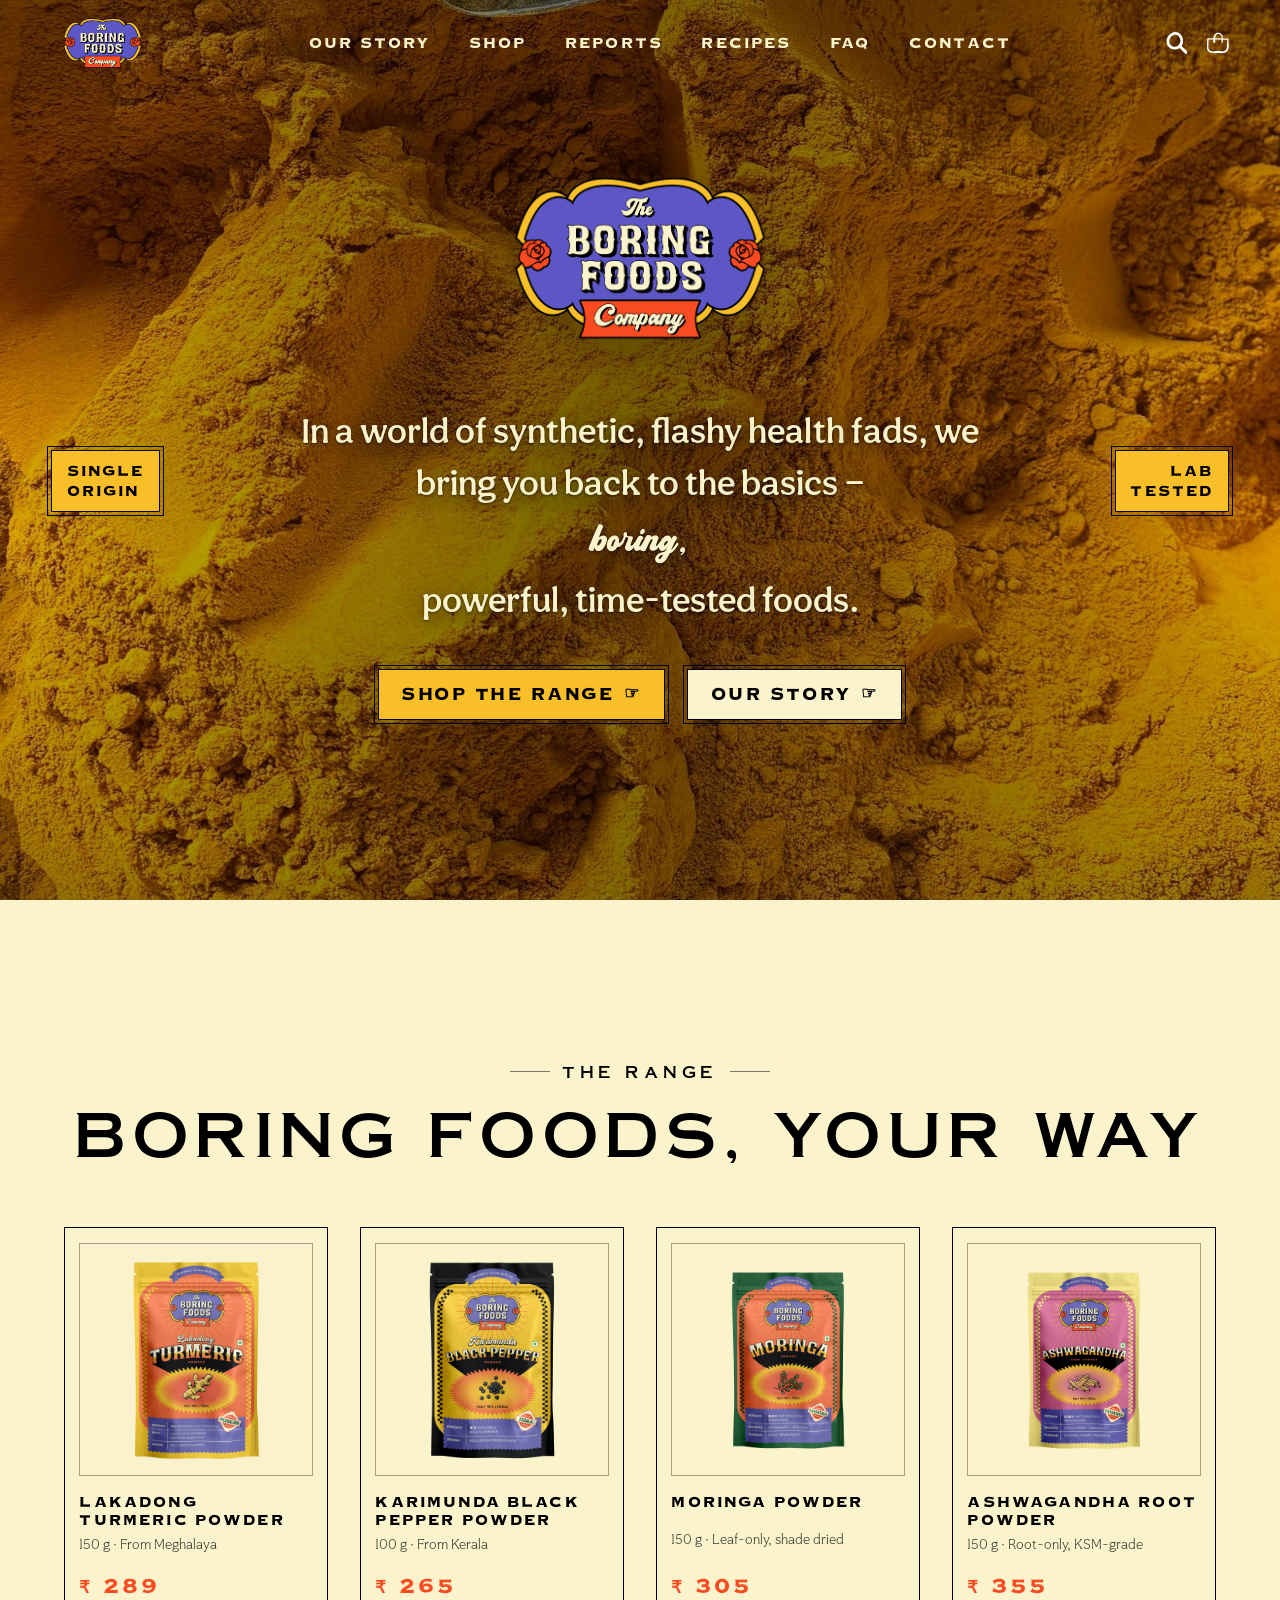
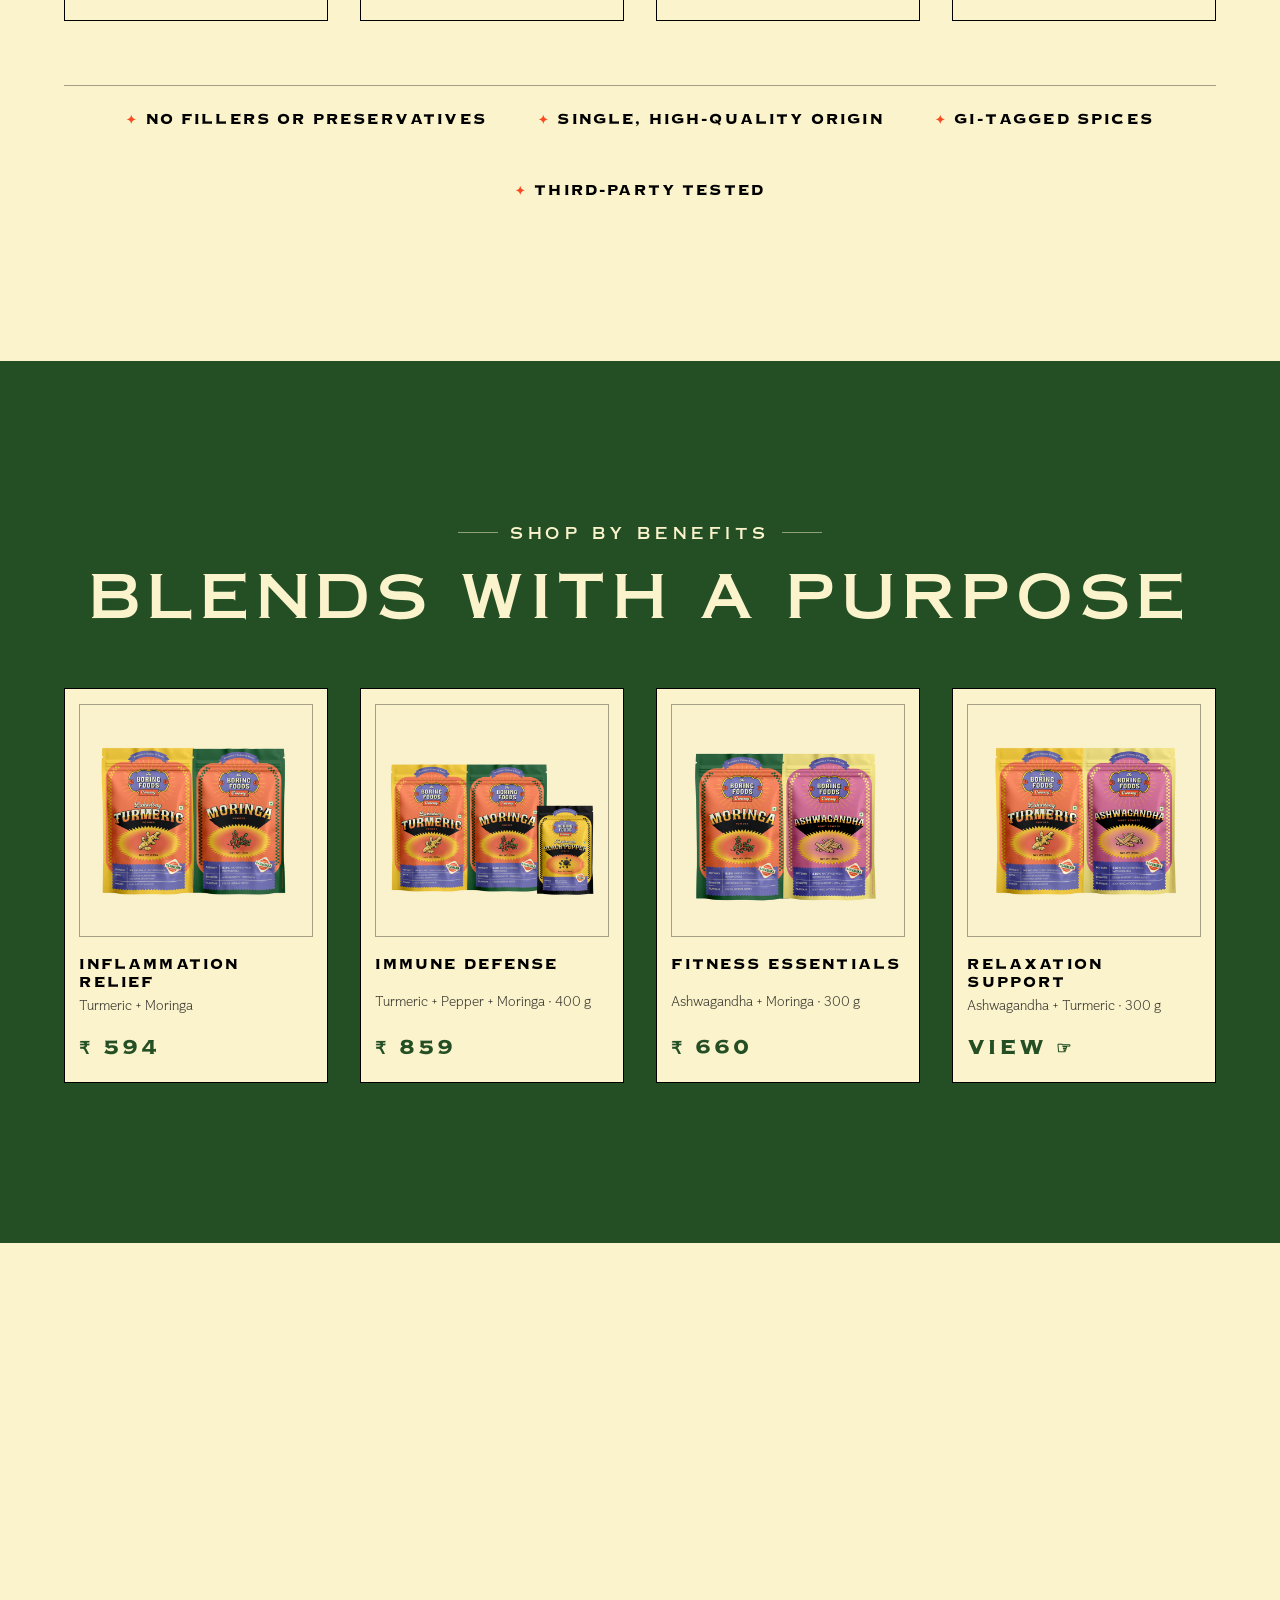
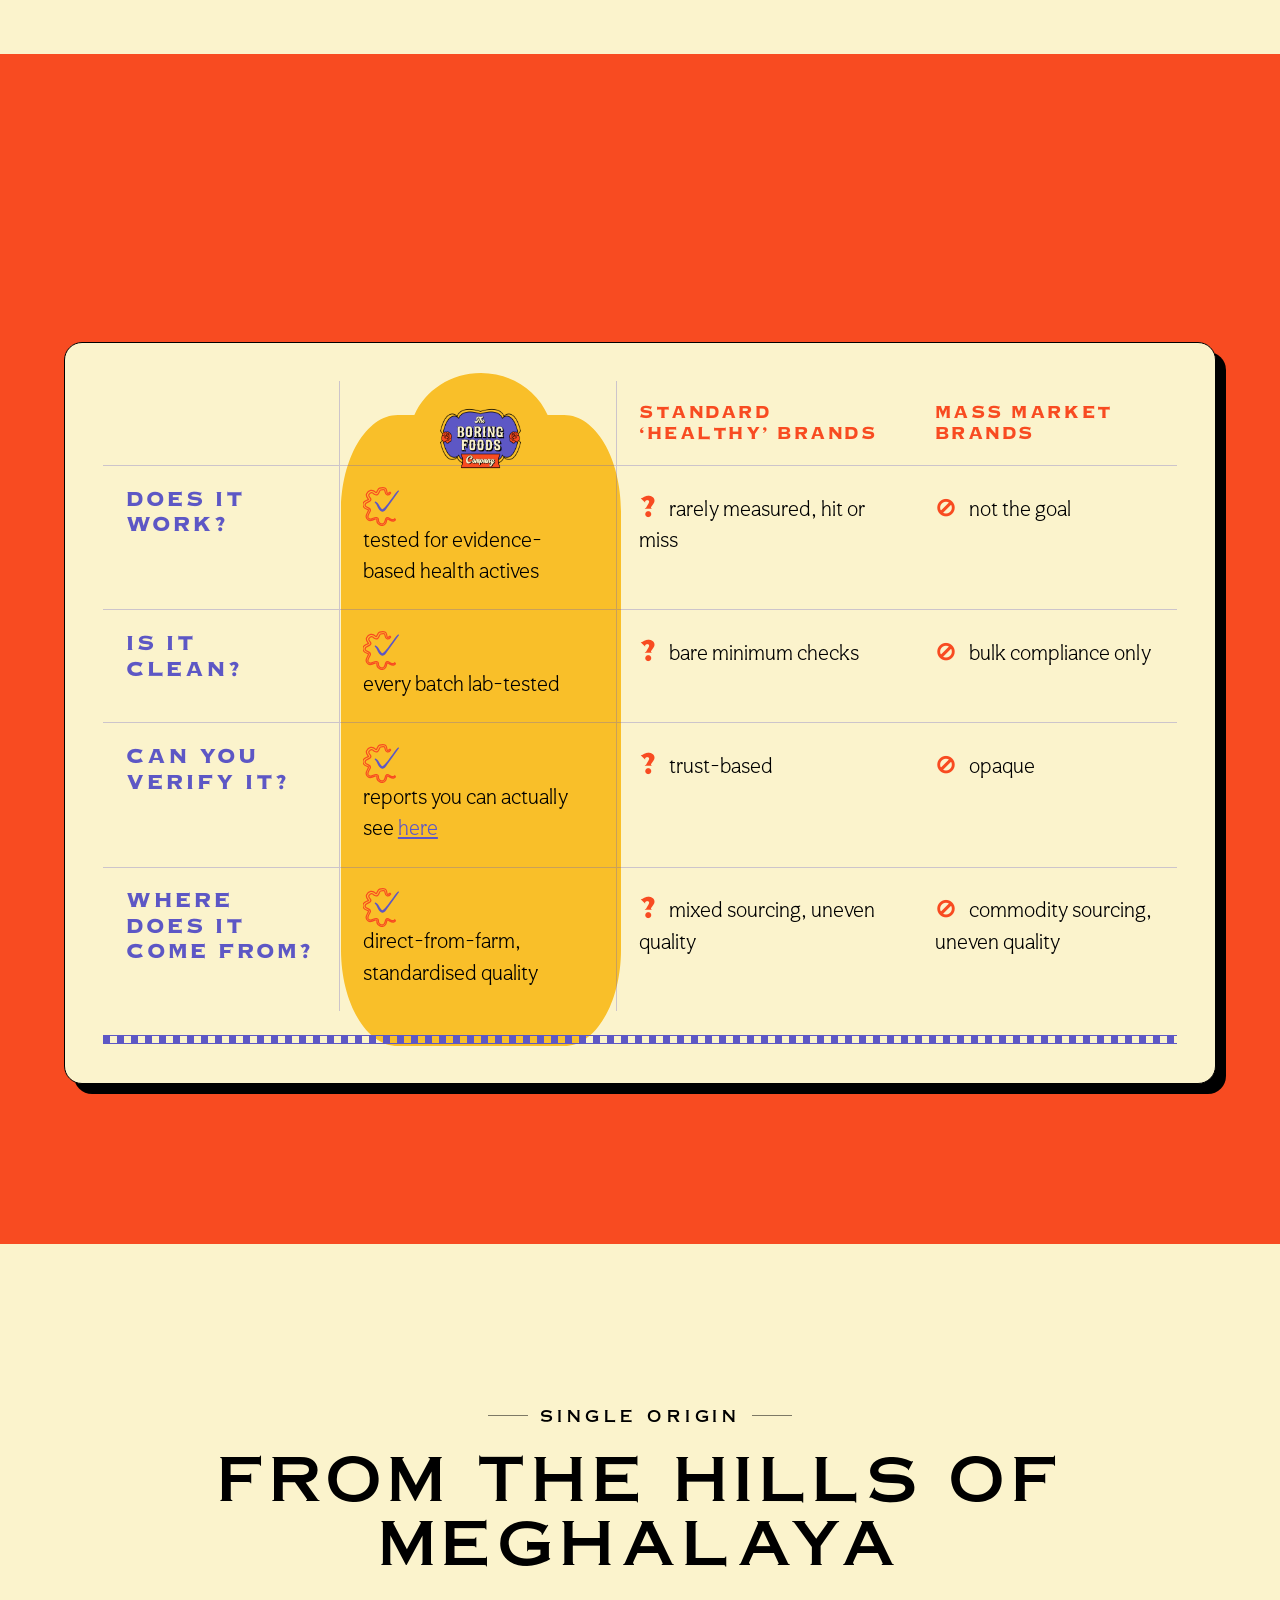
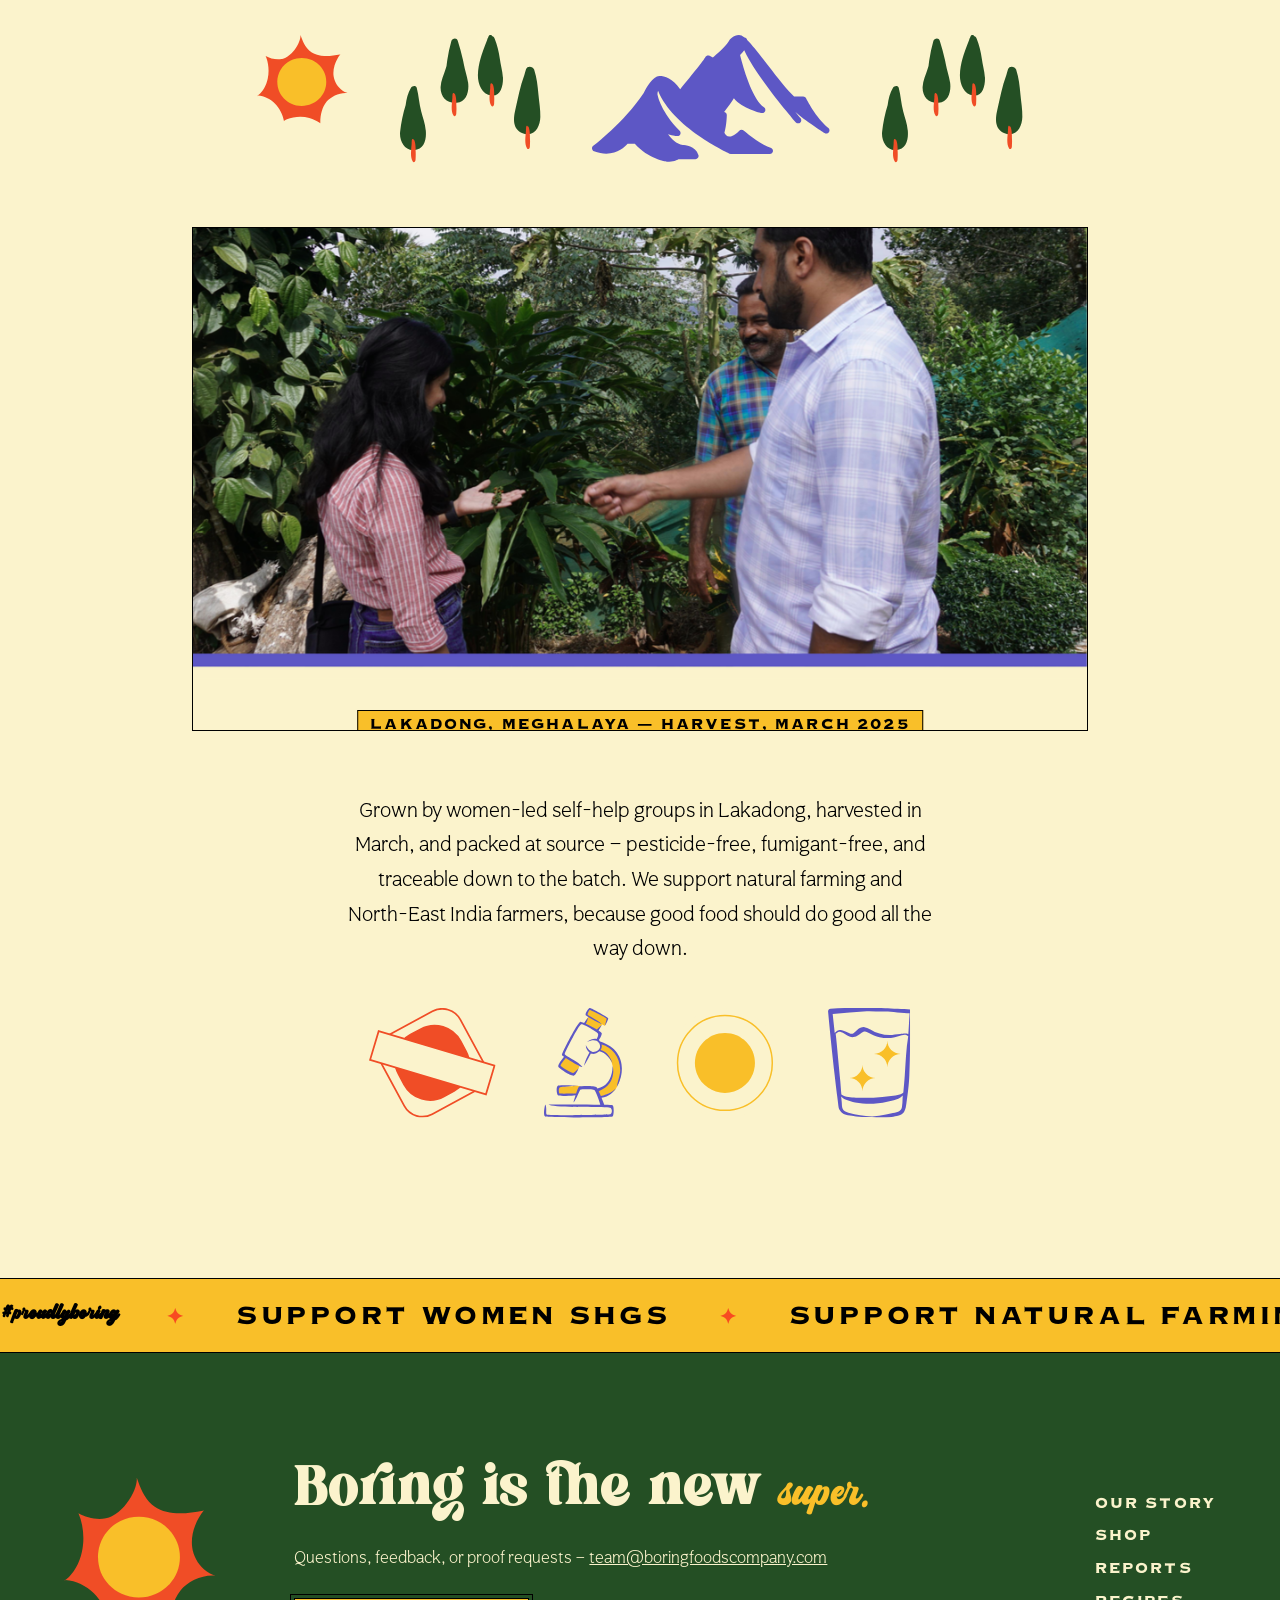
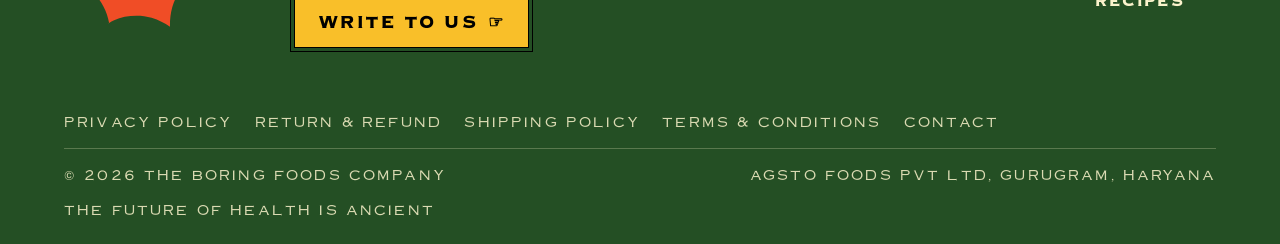
==== commit ec732de6: "Add interior pages, comparison section, placer tool, and Shopify theme Static site (site/): - New pa" ====
--- a/site/index.html
+++ b/site/index.html
@@ -22,7 +22,6 @@
         <li><a href="#shop">Shop</a></li>
         <li><a href="reports.html">Reports</a></li>
         <li><a href="recipes.html">Recipes</a></li>
-        <li><a href="#origin">The Origin</a></li>
         <li><a href="faq.html">FAQ</a></li>
         <li><a href="contact.html">Contact</a></li>
       </ul>
@@ -42,7 +41,6 @@
     <a href="#shop">Shop</a>
     <a href="reports.html">Reports</a>
     <a href="recipes.html">Recipes</a>
-    <a href="#origin">The Origin</a>
     <a href="faq.html">FAQ</a>
     <a href="contact.html">Contact</a>
     <span class="script">#proudlyboring</span>
@@ -162,33 +160,56 @@
     </div>
   </section>
 
-  <!-- ===================== In the box ===================== -->
-  <section class="chapter chapter--orange" id="box">
+  <!-- ===================== How We Are Different ===================== -->
+  <section class="chapter chapter--different" id="different">
     <div class="chapter__inner">
       <div class="chapter__head reveal">
-        <span class="kicker">Full Transparency</span>
-        <h2 class="chapter__title split-lines">What's in the Box</h2>
-      </div>
-      <div class="box__grid">
-        <div class="box__col box__col--yes ticket reveal">
-          <h3><img src="assets/img/Check1.svg" alt="" /> In the Box</h3>
-          <ul>
-            <li>98.5% Lakadong Turmeric <small>single origin, Meghalaya</small></li>
-            <li>1.5% Malabar Pepper <small>for 20x absorption</small></li>
-            <li>100% Pure <small>lab-verified, every batch</small></li>
-            <li>100% Benefits <small>nothing diluted, nothing faked</small></li>
-          </ul>
+        <h2 class="chapter__title compare__title">How We Are Different <img class="compare__spark" src="assets/img/Spark-1.png" alt="" /></h2>
+      </div>
+      <div class="compare-card reveal">
+        <div class="compare__shape" aria-hidden="true">
+          <img src="assets/img/silhouette-mango.svg" alt="" />
         </div>
-        <div class="box__col box__col--no ticket reveal" style="--reveal-delay: 0.15s">
-          <h3>Not in the Box</h3>
-          <ul>
-            <li>NO Added Color</li>
-            <li>NO Fillers</li>
-            <li>NO Fumigants</li>
-            <li>NO Preservatives</li>
-            <li>NO Bakwaas</li>
-          </ul>
+        <div class="compare-wrap">
+        <table class="compare">
+          <thead>
+            <tr>
+              <td class="compare__corner"></td>
+              <th scope="col" class="compare__us compare__us--head"></th>
+              <th scope="col">Standard ‘Healthy’ Brands</th>
+              <th scope="col">Mass Market Brands</th>
+            </tr>
+          </thead>
+          <tbody>
+            <tr>
+              <th scope="row">Does it work?</th>
+              <td class="compare__us"><img class="compare__tick" src="assets/img/check-badge.svg" alt="" aria-hidden="true" /> tested for evidence-based health actives</td>
+              <td><span class="compare__mark compare__mark--maybe" aria-hidden="true">?</span> rarely measured, hit or miss</td>
+              <td><span class="compare__mark compare__mark--no" aria-hidden="true">⊘</span> not the goal</td>
+            </tr>
+            <tr>
+              <th scope="row">Is it clean?</th>
+              <td class="compare__us"><img class="compare__tick" src="assets/img/check-badge.svg" alt="" aria-hidden="true" /> every batch lab-tested</td>
+              <td><span class="compare__mark compare__mark--maybe" aria-hidden="true">?</span> bare minimum checks</td>
+              <td><span class="compare__mark compare__mark--no" aria-hidden="true">⊘</span> bulk compliance only</td>
+            </tr>
+            <tr>
+              <th scope="row">Can you verify it?</th>
+              <td class="compare__us"><img class="compare__tick" src="assets/img/check-badge.svg" alt="" aria-hidden="true" /> reports you can actually see <a href="reports.html">here</a></td>
+              <td><span class="compare__mark compare__mark--maybe" aria-hidden="true">?</span> trust-based</td>
+              <td><span class="compare__mark compare__mark--no" aria-hidden="true">⊘</span> opaque</td>
+            </tr>
+            <tr>
+              <th scope="row">Where does it come from?</th>
+              <td class="compare__us"><img class="compare__tick" src="assets/img/check-badge.svg" alt="" aria-hidden="true" /> direct-from-farm, standardised quality</td>
+              <td><span class="compare__mark compare__mark--maybe" aria-hidden="true">?</span> mixed sourcing, uneven quality</td>
+              <td><span class="compare__mark compare__mark--no" aria-hidden="true">⊘</span> commodity sourcing, uneven quality</td>
+            </tr>
+          </tbody>
+        </table>
         </div>
+        <img class="compare__logo" src="assets/img/logo-web4.png" alt="The Boring Foods Company" />
+        <div class="compare__deco" aria-hidden="true"></div>
       </div>
     </div>
   </section>
@@ -259,9 +280,15 @@
           <a href="#shop">Shop</a>
     <a href="reports.html">Reports</a>
     <a href="recipes.html">Recipes</a>
-          <a href="#origin">The Origin</a>
-        </nav>
-      </div>
+              </nav>
+      </div>
+      <nav class="footer__policies" aria-label="Policies">
+        <a href="https://boringfoodscompany.com/policies/privacy-policy" target="_blank" rel="noopener">Privacy Policy</a>
+        <a href="https://boringfoodscompany.com/policies/refund-policy" target="_blank" rel="noopener">Return &amp; Refund</a>
+        <a href="https://boringfoodscompany.com/policies/shipping-policy" target="_blank" rel="noopener">Shipping Policy</a>
+        <a href="https://boringfoodscompany.com/policies/terms-of-service" target="_blank" rel="noopener">Terms &amp; Conditions</a>
+        <a href="contact.html">Contact</a>
+      </nav>
       <div class="footer__bottom">
         <span>© 2026 The Boring Foods Company</span>
         <span>Agsto Foods Pvt Ltd, Gurugram, Haryana</span>
--- a/site/css/main.css
+++ b/site/css/main.css
@@ -510,6 +510,129 @@
   text-transform: uppercase;
   opacity: 0.85;
 }
+.footer__policies {
+  display: flex;
+  flex-wrap: wrap;
+  gap: 0.5rem 1.4rem;
+  padding-bottom: var(--space-2);
+}
+.footer__policies a {
+  font-family: var(--font-display);
+  font-size: var(--text-xs);
+  letter-spacing: var(--tracking-caps);
+  text-transform: uppercase;
+  text-decoration: none;
+  color: inherit;
+  opacity: 0.85;
+}
+.footer__policies a:hover { color: var(--mango-yellow); opacity: 1; }
+
+/* ==========================================================================
+   How We Are Different — comparison table
+   ========================================================================== */
+.chapter--different { background: var(--ripe-orange); color: var(--kulfi-malai); }
+.compare__title { color: var(--ripe-orange); display: inline-flex; align-items: center; gap: 0.35em; }
+.chapter--different .compare__title { color: var(--kulfi-malai); }
+.compare-card {
+  position: relative;
+  isolation: isolate;
+  max-width: 76rem;
+  margin: 0 auto;
+  background: var(--kulfi-malai);
+  color: var(--kohl-black);
+  border: var(--line);
+  border-radius: 18px;
+  box-shadow: 10px 10px 0 var(--kohl-black);
+  padding: clamp(1.25rem, 3vw, 2.75rem);
+}
+/* Brand silhouette + logo placed via the cloud-placer tool (percentages of the card). */
+.compare__shape {
+  position: absolute;
+  left: 24.01%;
+  top: 4.13%;
+  width: 24.34%;
+  height: 90.88%;
+  z-index: -1;
+  pointer-events: none;
+}
+.compare__shape img { width: 100%; height: 100%; display: block; }
+.compare__logo {
+  position: absolute;
+  left: 31.48%;
+  top: 8.26%;
+  width: 9.32%;
+  height: 9.29%;
+  z-index: 2;
+  pointer-events: none;
+}
+.compare__spark { height: 0.7em; width: auto; }
+.compare-wrap { max-width: 72rem; margin: var(--space-4) auto 0; overflow-x: auto; }
+.compare-card .compare-wrap { max-width: none; margin: 0; }
+.compare-card .compare__deco { max-width: none; margin: var(--space-3) auto 0; }
+.compare {
+  width: 100%;
+  min-width: 600px;
+  border-collapse: separate;
+  border-spacing: 0;
+  font-family: var(--font-body);
+}
+.compare th,
+.compare td {
+  padding: 1.3rem 1.4rem;
+  text-align: left;
+  vertical-align: top;
+  border-bottom: 1.5px solid rgba(93, 87, 197, 0.3);
+  font-size: var(--text-lg);
+  line-height: 1.5;
+}
+.compare thead th {
+  font-family: var(--font-display);
+  font-weight: 700;
+  letter-spacing: var(--tracking-caps);
+  text-transform: uppercase;
+  font-size: var(--text-sm);
+  color: var(--ripe-orange);
+  vertical-align: middle;
+}
+.compare tbody th[scope="row"] {
+  font-family: var(--font-display);
+  font-weight: 700;
+  letter-spacing: var(--tracking-caps);
+  text-transform: uppercase;
+  font-size: var(--text-base);
+  color: var(--indian-blue);
+  width: 22%;
+}
+.compare tbody tr:last-child th,
+.compare tbody tr:last-child td { border-bottom: none; }
+.compare__us {
+  color: var(--kohl-black);
+  border-left: 1.5px solid rgba(93, 87, 197, 0.3);
+  border-right: 1.5px solid rgba(93, 87, 197, 0.3);
+}
+.compare__us--head {
+  min-height: 130px;
+  padding: 0;
+}
+.compare__mark { font-family: var(--font-display); font-weight: 700; font-size: 1.2em; margin-right: 0.55rem; }
+.compare__mark--maybe,
+.compare__mark--no { color: var(--ripe-orange); }
+.compare__tick {
+  width: 1.85em;
+  height: 1.85em;
+  flex: 0 0 auto;
+  margin-right: 0.6rem;
+  vertical-align: -0.5em;
+}
+.compare a { color: var(--indian-blue); text-decoration: underline; text-underline-offset: 2px; }
+.compare__deco {
+  max-width: 72rem;
+  margin: var(--space-4) auto 0;
+  height: 9px;
+  border-top: 1.5px solid var(--indian-blue);
+  border-bottom: 1.5px solid var(--indian-blue);
+  background: repeating-linear-gradient(90deg, var(--indian-blue) 0 7px, transparent 7px 14px);
+}
 
 /* ==========================================================================
    Reveal animations
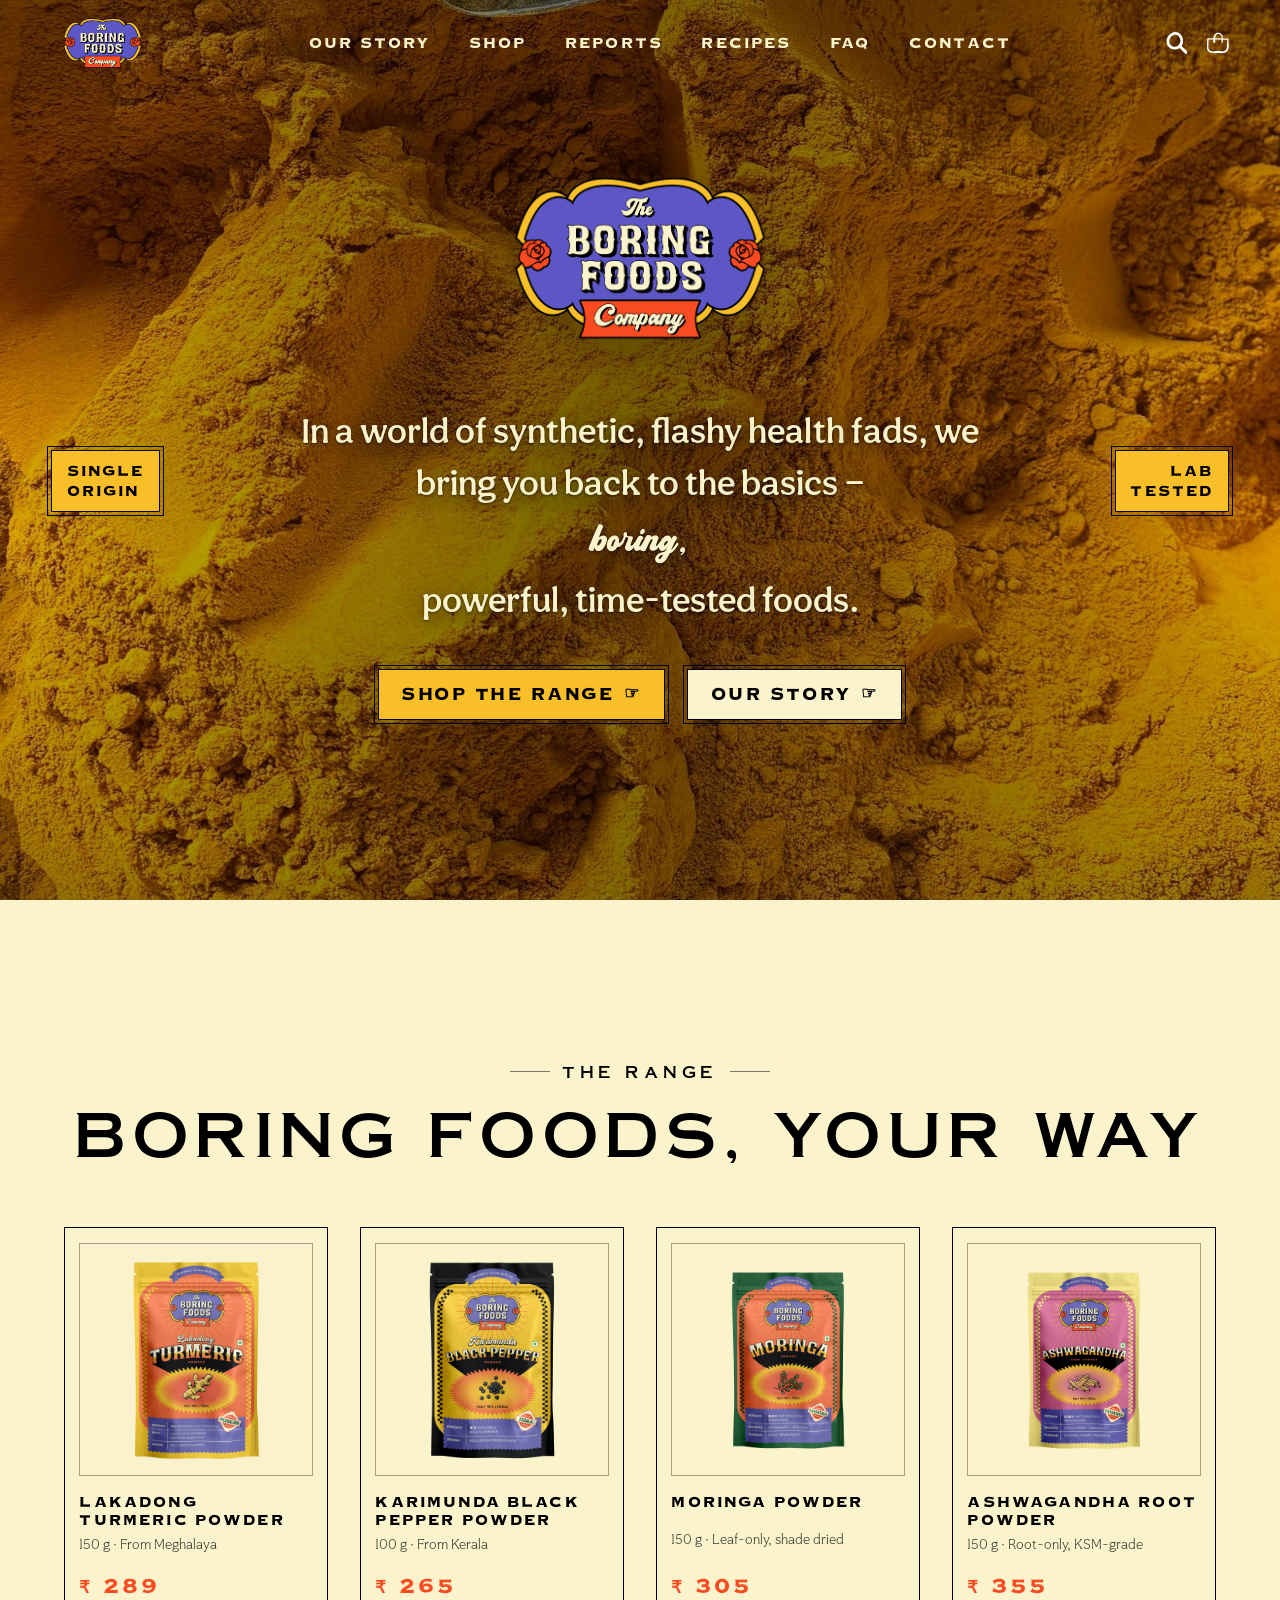
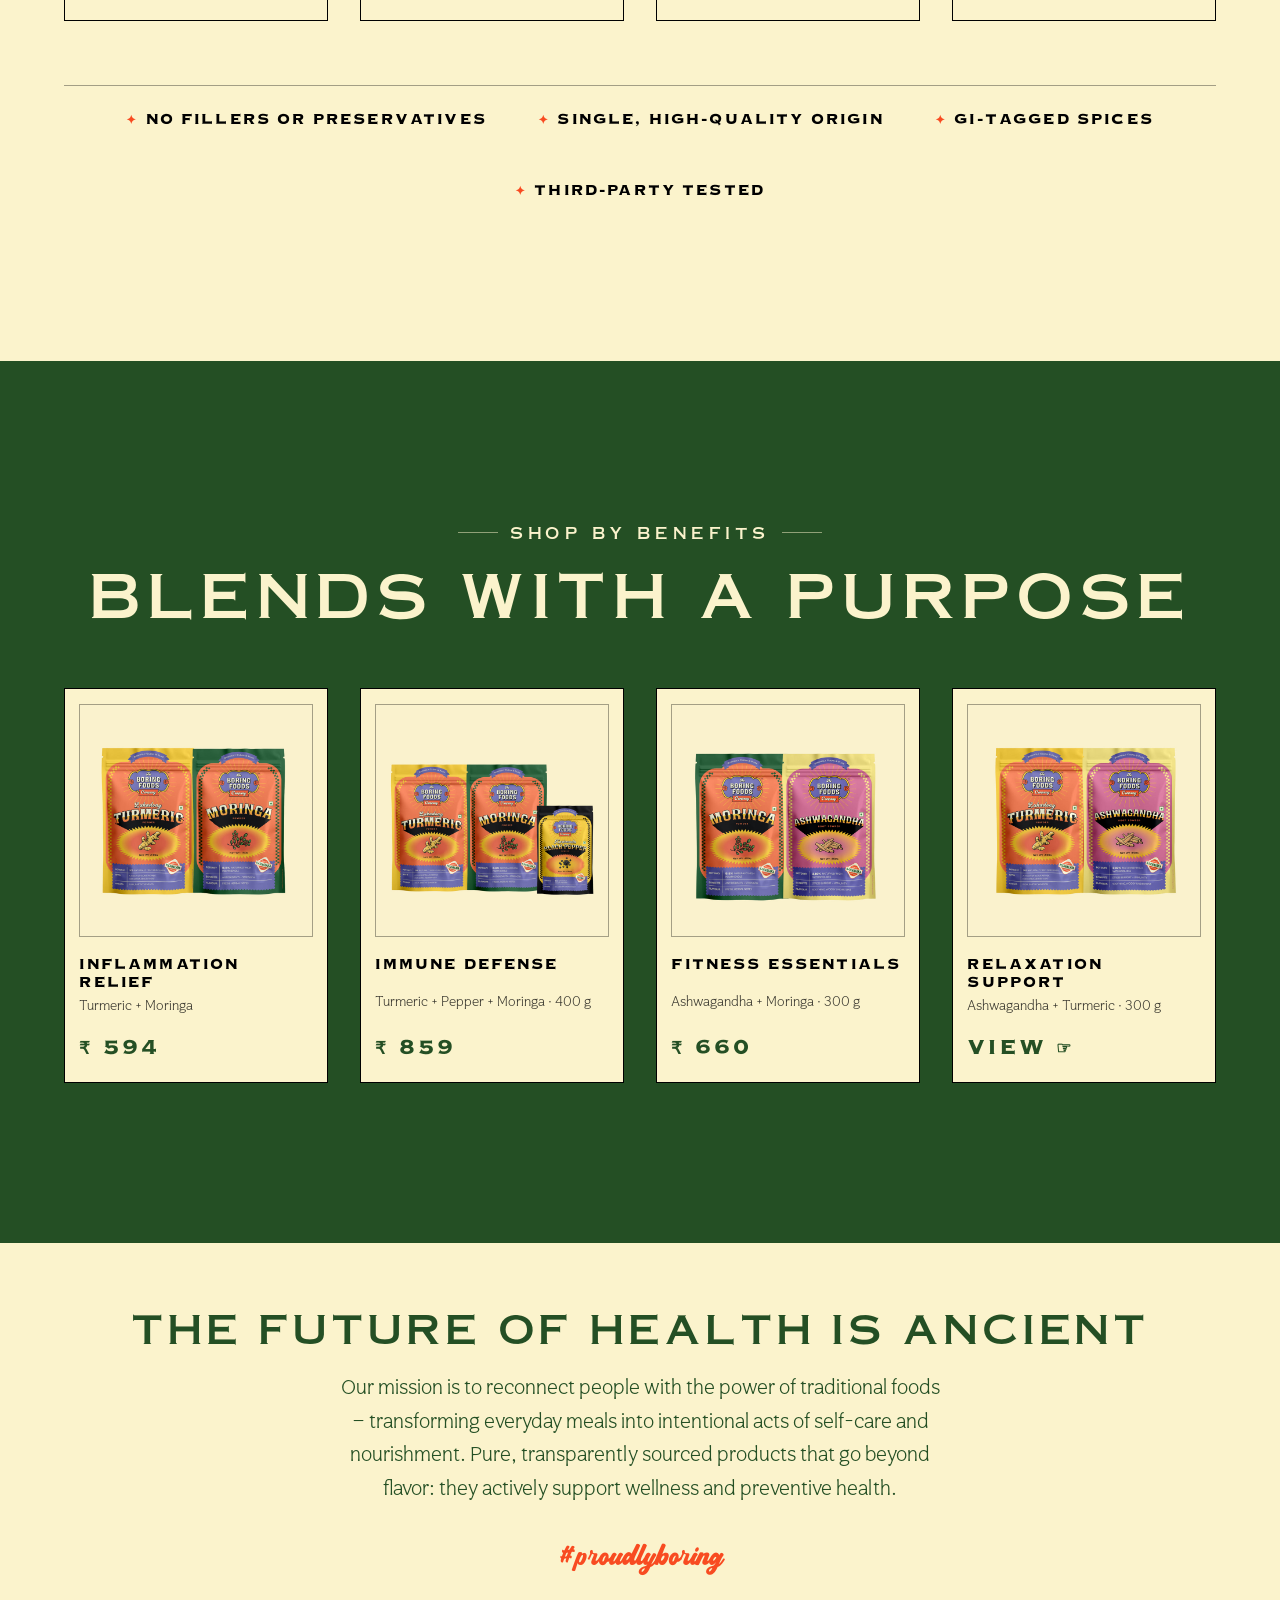
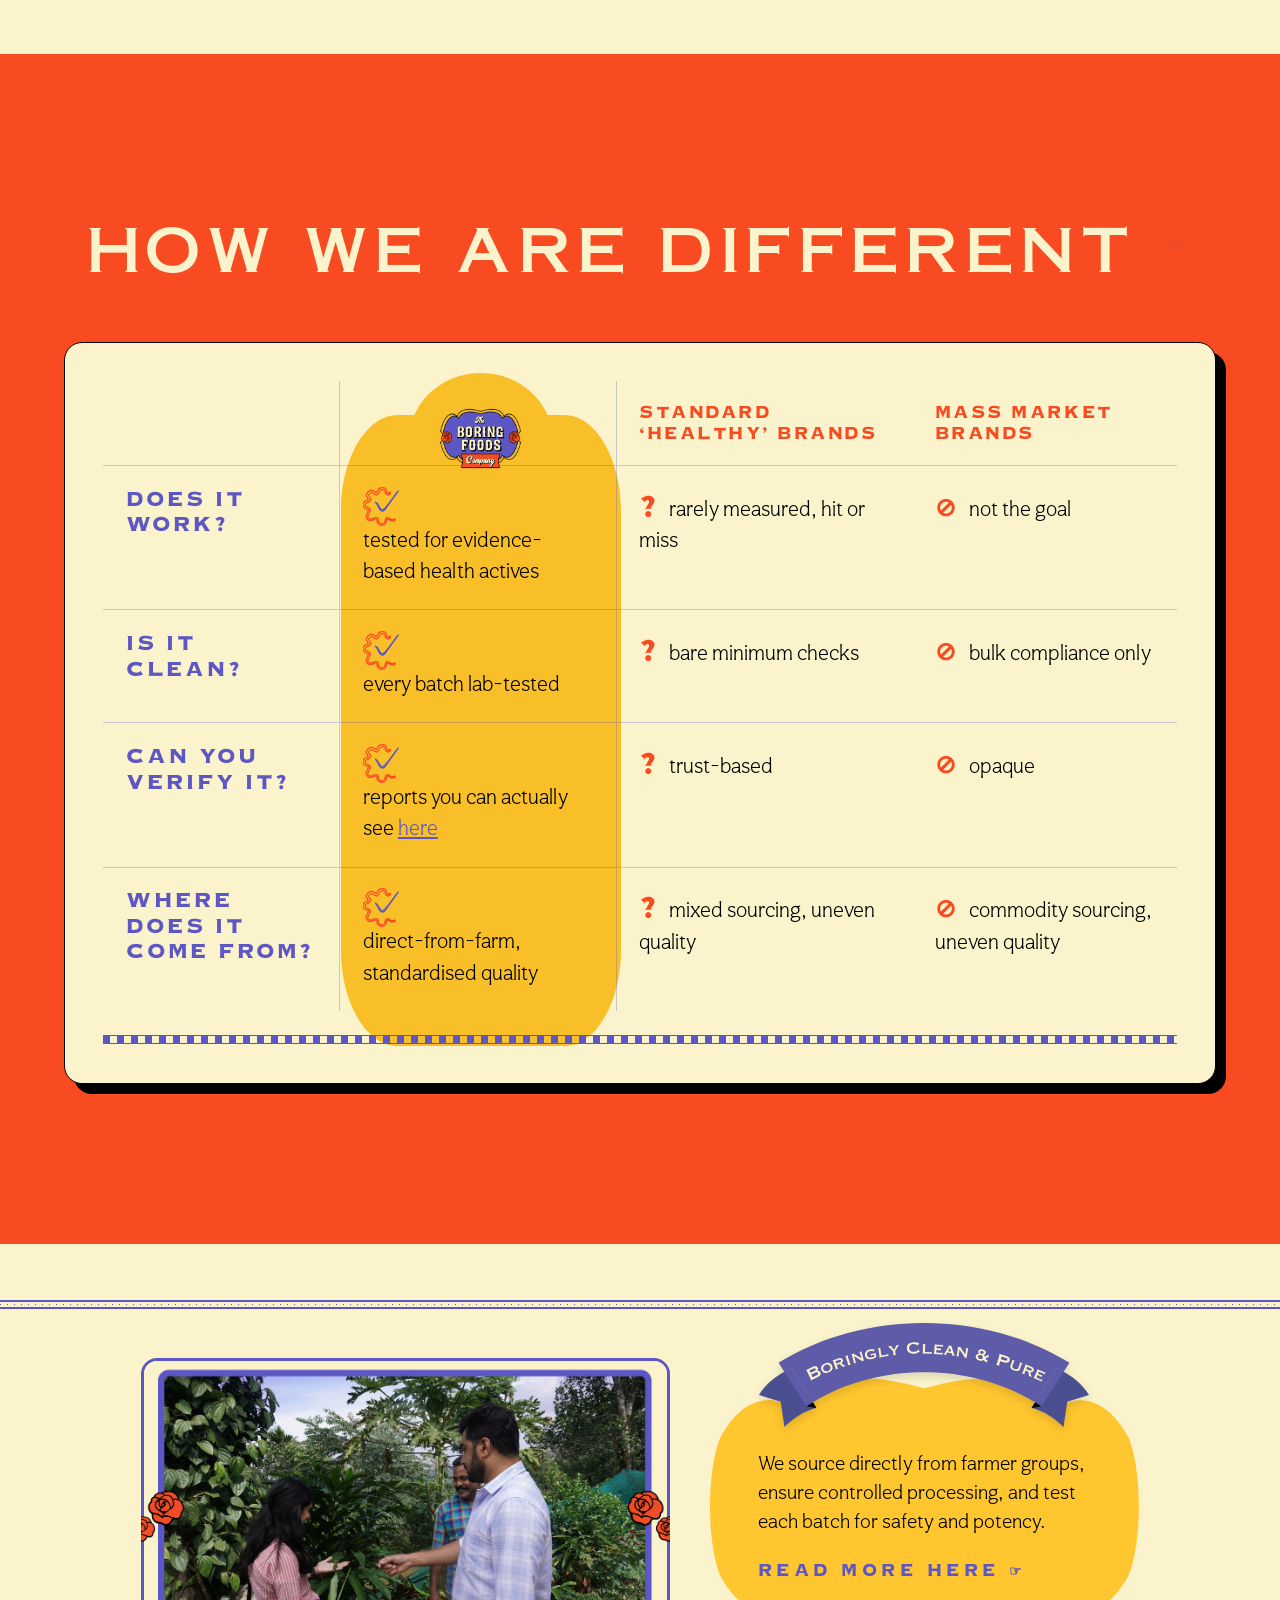
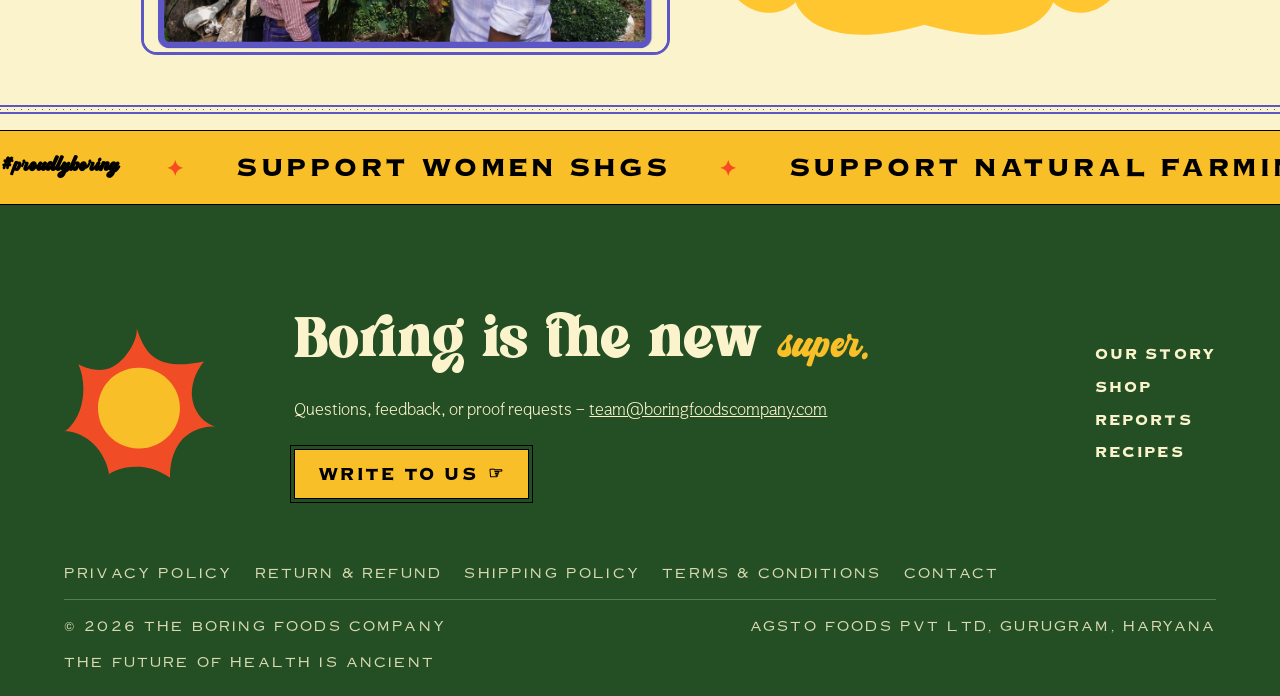
==== commit affe0e6b: "feat: add Boringly Clean & Pure section to static site" ====
--- a/site/index.html
+++ b/site/index.html
@@ -214,36 +214,25 @@
     </div>
   </section>
 
-  <!-- ===================== Provenance ===================== -->
-  <section class="chapter provenance" id="origin">
-    <div class="chapter__inner">
-      <div class="chapter__head reveal">
-        <span class="kicker">Single Origin</span>
-        <h2 class="chapter__title split-lines">From the Hills of Meghalaya</h2>
-      </div>
-      <div class="provenance__scene reveal">
-        <img class="sun" src="assets/img/Sun1.svg" alt="" />
-        <img src="assets/img/Trees1.svg" alt="" />
-        <img src="assets/img/Mountain1.svg" alt="" />
-        <img src="assets/img/Trees2.svg" alt="" />
-      </div>
-      <div class="provenance__photo img-reveal reveal-late">
-        <img class="parallax" data-speed="0.16" src="assets/img/photos/farm.png" alt="Farmers walking through the turmeric fields" />
-        <span class="provenance__caption caps">Lakadong, Meghalaya — harvest, March 2025</span>
-      </div>
-      <p class="provenance__body split-lines">
-        Grown by women-led self-help groups in Lakadong, harvested in March, and packed at
-        source — pesticide-free, fumigant-free, and traceable down to the batch. We support
-        natural farming and North-East India farmers, because good food should do good
-        all the way down.
-      </p>
-      <div class="provenance__badges reveal">
-        <img src="assets/img/Single-Origin.svg" alt="Single Origin badge" />
-        <img src="assets/img/Microscope1.svg" alt="Lab tested badge" />
-        <img src="assets/img/Future-of-health.svg" alt="The future of health is ancient badge" />
-        <img src="assets/img/Glass1.svg" alt="Glass packaging badge" />
-      </div>
-    </div>
+  <!-- ===================== Boringly Clean & Pure ===================== -->
+  <section class="bc" id="boringly-clean">
+    <div class="rule bc__rules-top reveal" aria-hidden="true"></div>
+    <div class="bc__wrap">
+      <div class="bc__media img-reveal">
+        <img class="bc__photo" src="assets/img/photos/boringly-clean.png" alt="Boring Foods founders with a farmer in the field" />
+        <img class="bc__rose bc__rose--left" src="assets/img/Rose.png" alt="" />
+        <img class="bc__rose bc__rose--right" src="assets/img/Rose.png" alt="" />
+      </div>
+      <div class="bc__blob reveal">
+        <img class="bc__blob-bg" src="assets/img/boringly-blob.svg" alt="" />
+        <div class="bc__badge"><img src="assets/img/boringly-badge.svg" alt="Boringly Clean &amp; Pure" /></div>
+        <div class="bc__content">
+          <p class="bc__body">We source directly from farmer groups, ensure controlled processing, and test each batch for safety and potency.</p>
+          <a class="bc__link" href="reports.html">Read more here <span class="hand">☞</span></a>
+        </div>
+      </div>
+    </div>
+    <div class="rule bc__rules-bottom reveal" aria-hidden="true"></div>
   </section>
 
   <!-- ===================== Marquee ===================== -->
--- a/site/css/main.css
+++ b/site/css/main.css
@@ -826,3 +826,103 @@
   .shop__grid { grid-template-columns: 1fr; }
   .hero__meta { display: none; }
 }
+
+/* ==========================================================================
+   Boringly Clean & Pure  (#boringly-clean)
+   ========================================================================== */
+.bc {
+  padding: 3.5rem 0 1rem;
+}
+.bc__rules-top { margin-bottom: 3rem; }
+.bc__rules-bottom { margin-top: 3rem; }
+.bc__wrap {
+  display: flex;
+  flex-wrap: wrap;
+  align-items: center;
+  justify-content: center;
+  gap: 2.5rem;
+  padding: 0 var(--gutter);
+  max-width: 1100px;
+  margin: 0 auto;
+}
+.bc__media {
+  position: relative;
+  flex: 1 1 420px;
+  max-width: 620px;
+}
+.bc__media img.bc__photo {
+  width: 100%;
+  aspect-ratio: 16 / 9;
+  object-fit: cover;
+  border: 3px solid var(--indian-blue);
+  border-radius: 16px;
+  display: block;
+}
+.bc__rose {
+  position: absolute;
+  top: 50%;
+  width: 46px;
+  height: auto;
+  transform: translateY(-50%);
+  pointer-events: none;
+}
+.bc__rose--left  { left: -22px; }
+.bc__rose--right { right: -22px; }
+.bc__blob {
+  position: relative;
+  flex: 1 1 320px;
+  max-width: 460px;
+  display: flex;
+  justify-content: center;
+  align-items: center;
+  min-height: 300px;
+  padding: 4.5rem 3rem 3rem;
+  box-sizing: border-box;
+}
+.bc__blob-bg {
+  position: absolute;
+  inset: 0;
+  width: 100%;
+  height: 100%;
+  object-fit: fill;
+  z-index: 0;
+}
+.bc__badge {
+  position: absolute;
+  top: -34px;
+  left: 50%;
+  transform: translateX(-50%);
+  width: 88%;
+  max-width: 330px;
+  z-index: 2;
+  filter: drop-shadow(0 4px 4px rgba(0, 0, 0, 0.12));
+}
+.bc__badge img { width: 100%; height: auto; display: block; }
+.bc__content {
+  position: relative;
+  z-index: 1;
+  text-align: left;
+}
+.bc__body {
+  font-size: 1.25rem;
+  line-height: 1.45;
+  margin: 0 0 1.25rem;
+  color: var(--kohl-black);
+}
+.bc__link {
+  font-family: var(--font-display);
+  letter-spacing: var(--tracking-wide);
+  font-weight: 700;
+  text-transform: uppercase;
+  font-size: var(--text-sm);
+  color: var(--indian-blue);
+  text-decoration: none;
+  border-bottom: 2px solid transparent;
+  transition: border-color 0.25s var(--ease-out);
+}
+.bc__link:hover { border-bottom-color: var(--kohl-black); }
+@media (max-width: 768px) {
+  .bc__wrap { gap: 3.5rem; }
+  .bc__content { text-align: center; }
+  .bc__body { font-size: 1.1rem; }
+}
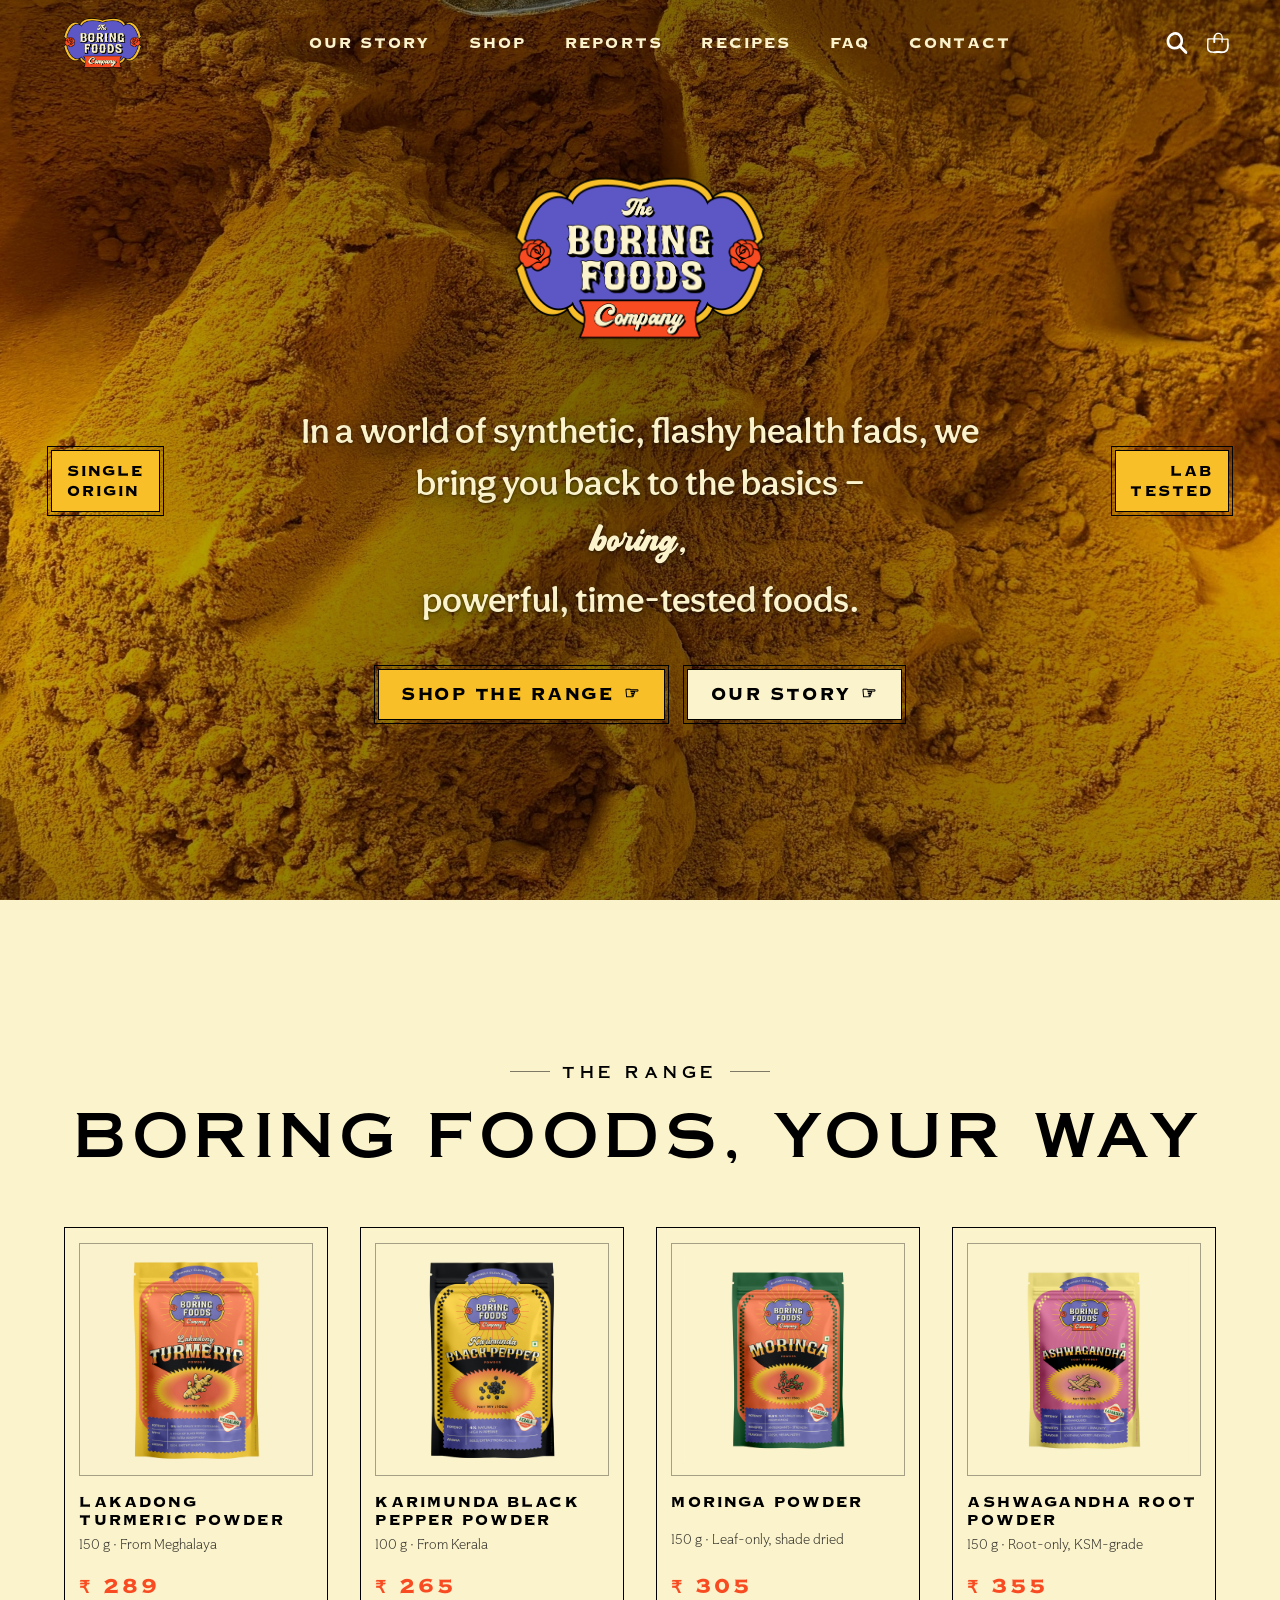
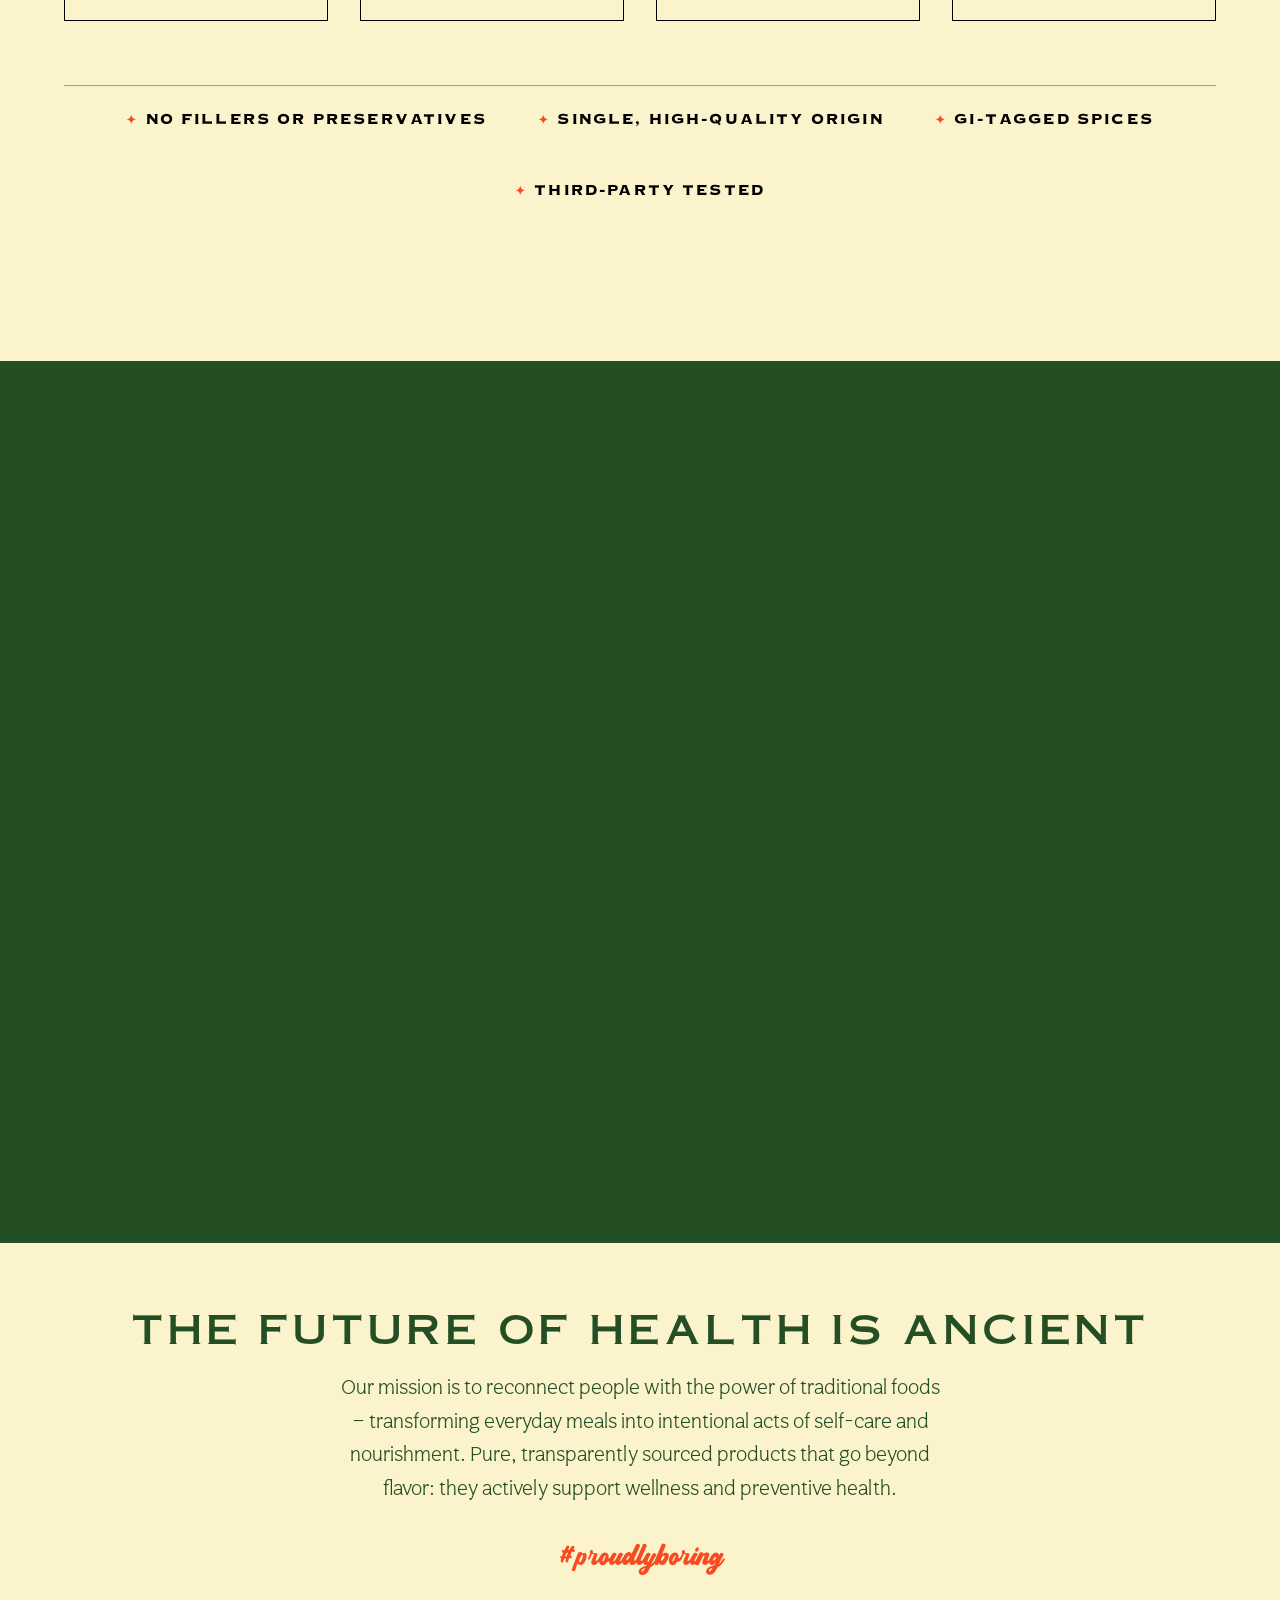
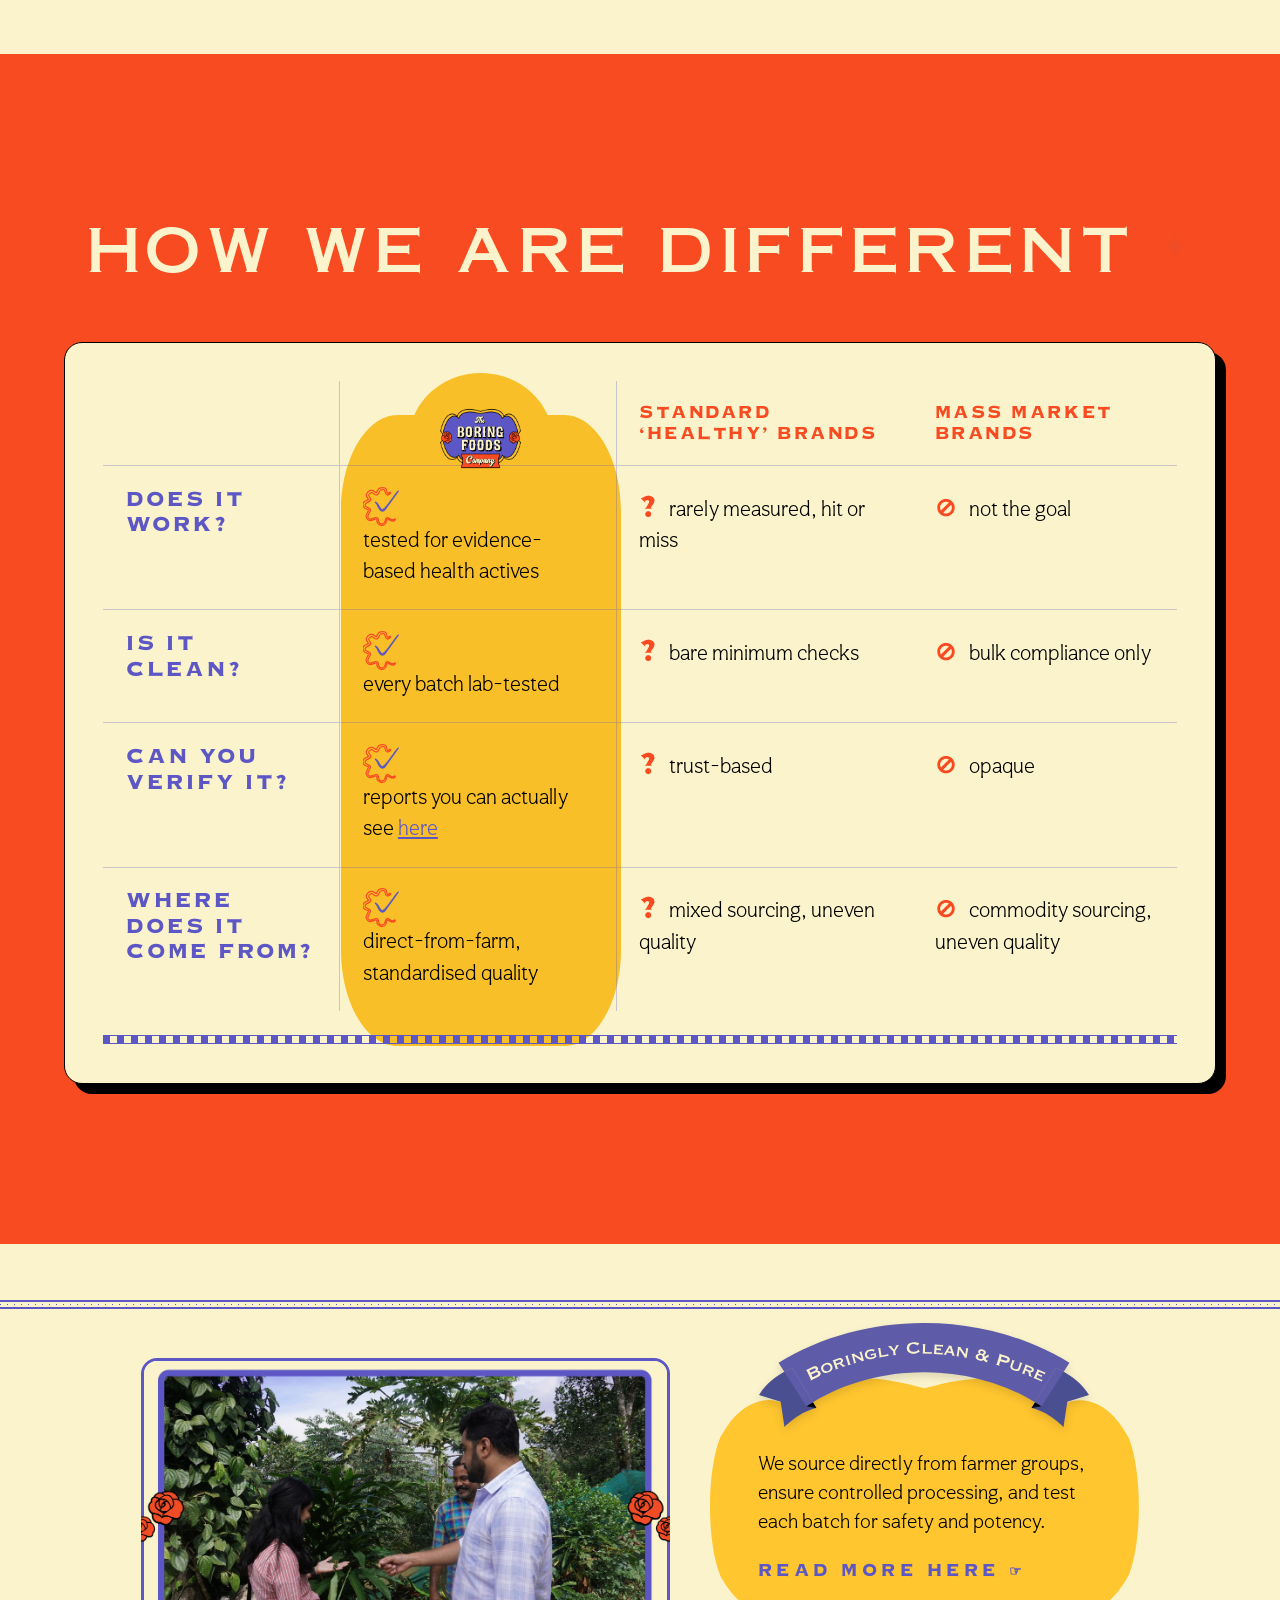
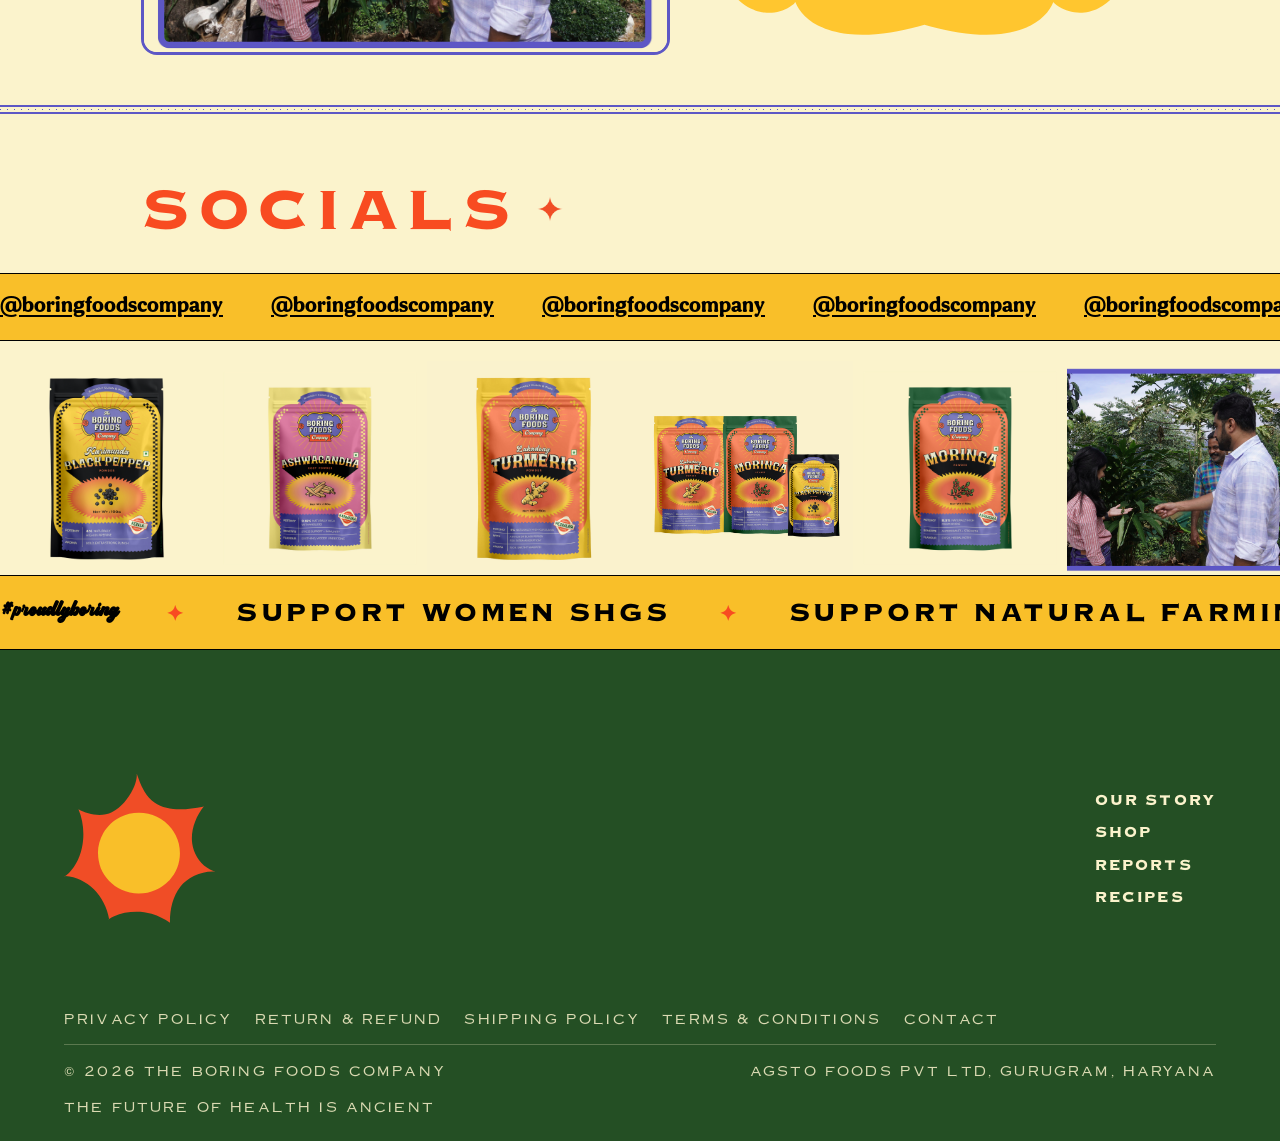
==== commit 6fcd5b11: "feat: add Socials section to static site" ====
--- a/site/index.html
+++ b/site/index.html
@@ -235,6 +235,34 @@
     <div class="rule bc__rules-bottom reveal" aria-hidden="true"></div>
   </section>
 
+  <!-- ===================== Socials ===================== -->
+  <section class="socials" id="socials">
+    <div class="socials__head reveal">
+      <h2 class="socials__title">Socials</h2>
+      <img class="socials__spark" src="assets/img/Spark-1.png" alt="" />
+    </div>
+    <div class="marquee socials__handles" aria-hidden="false">
+      <div class="marquee__track">
+        <span class="marquee__item"><a href="https://www.instagram.com/boringfoodscompany/" target="_blank" rel="noopener">@boringfoodscompany</a></span>
+        <span class="marquee__item"><a href="https://www.instagram.com/boringfoodscompany/" target="_blank" rel="noopener">@boringfoodscompany</a></span>
+        <span class="marquee__item"><a href="https://www.instagram.com/boringfoodscompany/" target="_blank" rel="noopener">@boringfoodscompany</a></span>
+        <span class="marquee__item"><a href="https://www.instagram.com/boringfoodscompany/" target="_blank" rel="noopener">@boringfoodscompany</a></span>
+        <span class="marquee__item"><a href="https://www.instagram.com/boringfoodscompany/" target="_blank" rel="noopener">@boringfoodscompany</a></span>
+        <span class="marquee__item"><a href="https://www.instagram.com/boringfoodscompany/" target="_blank" rel="noopener">@boringfoodscompany</a></span>
+        <span class="marquee__item"><a href="https://www.instagram.com/boringfoodscompany/" target="_blank" rel="noopener">@boringfoodscompany</a></span>
+        <span class="marquee__item"><a href="https://www.instagram.com/boringfoodscompany/" target="_blank" rel="noopener">@boringfoodscompany</a></span>
+      </div>
+    </div>
+    <div class="socials__grid stagger">
+      <a href="https://www.instagram.com/boringfoodscompany/" target="_blank" rel="noopener"><img src="assets/img/products/black-pepper.png" alt="Black Pepper post" /></a>
+      <a href="https://www.instagram.com/boringfoodscompany/" target="_blank" rel="noopener"><img src="assets/img/products/ashwagandha.png" alt="Ashwagandha post" /></a>
+      <a href="https://www.instagram.com/boringfoodscompany/" target="_blank" rel="noopener"><img src="assets/img/products/turmeric.jpg" alt="Turmeric post" /></a>
+      <a href="https://www.instagram.com/boringfoodscompany/" target="_blank" rel="noopener"><img src="assets/img/products/immune-defense.jpg" alt="Immune Defense post" /></a>
+      <a href="https://www.instagram.com/boringfoodscompany/" target="_blank" rel="noopener"><img src="assets/img/products/moringa.png" alt="Moringa post" /></a>
+      <a href="https://www.instagram.com/boringfoodscompany/" target="_blank" rel="noopener"><img src="assets/img/photos/farm.png" alt="From the farm post" /></a>
+    </div>
+  </section>
+
   <!-- ===================== Marquee ===================== -->
   <div class="marquee" aria-hidden="true">
     <div class="marquee__track">
--- a/site/css/main.css
+++ b/site/css/main.css
@@ -926,3 +926,62 @@
   .bc__content { text-align: center; }
   .bc__body { font-size: 1.1rem; }
 }
+
+/* ==========================================================================
+   Socials  (#socials)
+   ========================================================================== */
+.socials { padding: 2.5rem 0 0; }
+.socials__head {
+  display: flex;
+  align-items: center;
+  gap: 0.75rem;
+  padding: 0 var(--gutter);
+  max-width: 1100px;
+  margin: 0 auto 1.5rem;
+}
+.socials__title {
+  font-family: var(--font-display);
+  letter-spacing: var(--tracking-caps);
+  text-transform: uppercase;
+  color: var(--ripe-orange);
+  font-size: clamp(2rem, 5vw, 3rem);
+  font-weight: 700;
+  margin: 0;
+}
+.socials__spark { width: 38px; height: auto; }
+.socials__handles { margin: 0 0 1.25rem; }
+.socials__handles .marquee__item {
+  text-transform: none;
+  letter-spacing: 0;
+  font-family: var(--font-body);
+}
+.socials__handles .marquee__item a {
+  color: var(--kohl-black);
+  text-decoration: underline;
+  text-underline-offset: 3px;
+}
+.socials__handles .marquee__item::after { content: none; }
+.socials__grid {
+  display: grid;
+  grid-template-columns: repeat(6, 1fr);
+  gap: 0;
+}
+.socials__grid a {
+  display: block;
+  aspect-ratio: 1 / 1;
+  overflow: hidden;
+}
+.socials__grid img {
+  width: 100%;
+  height: 100%;
+  object-fit: cover;
+  display: block;
+  transition: transform 0.4s var(--ease-out);
+}
+.socials__grid a:hover img { transform: scale(1.05); }
+@media (max-width: 768px) {
+  .socials__grid { grid-template-columns: repeat(3, 1fr); }
+}
+@media (max-width: 480px) {
+  .socials__grid { grid-template-columns: repeat(2, 1fr); }
+}
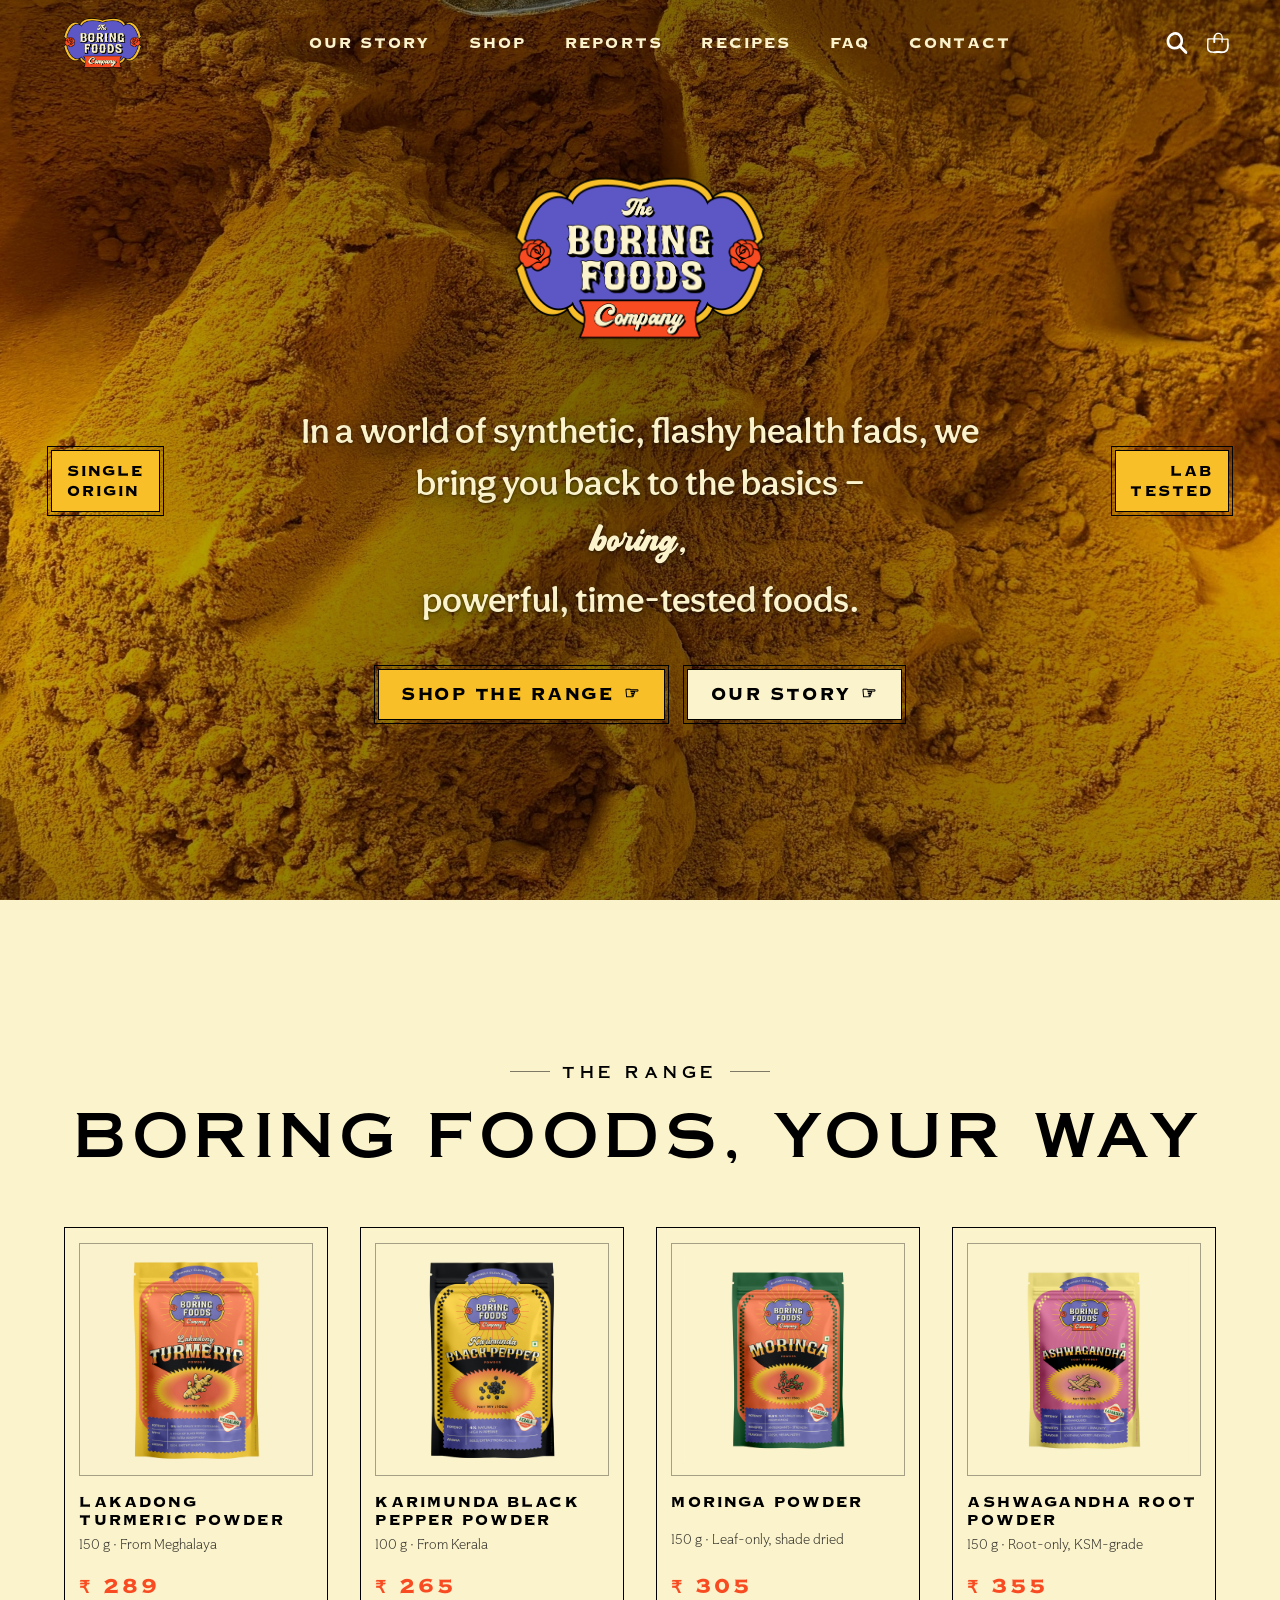
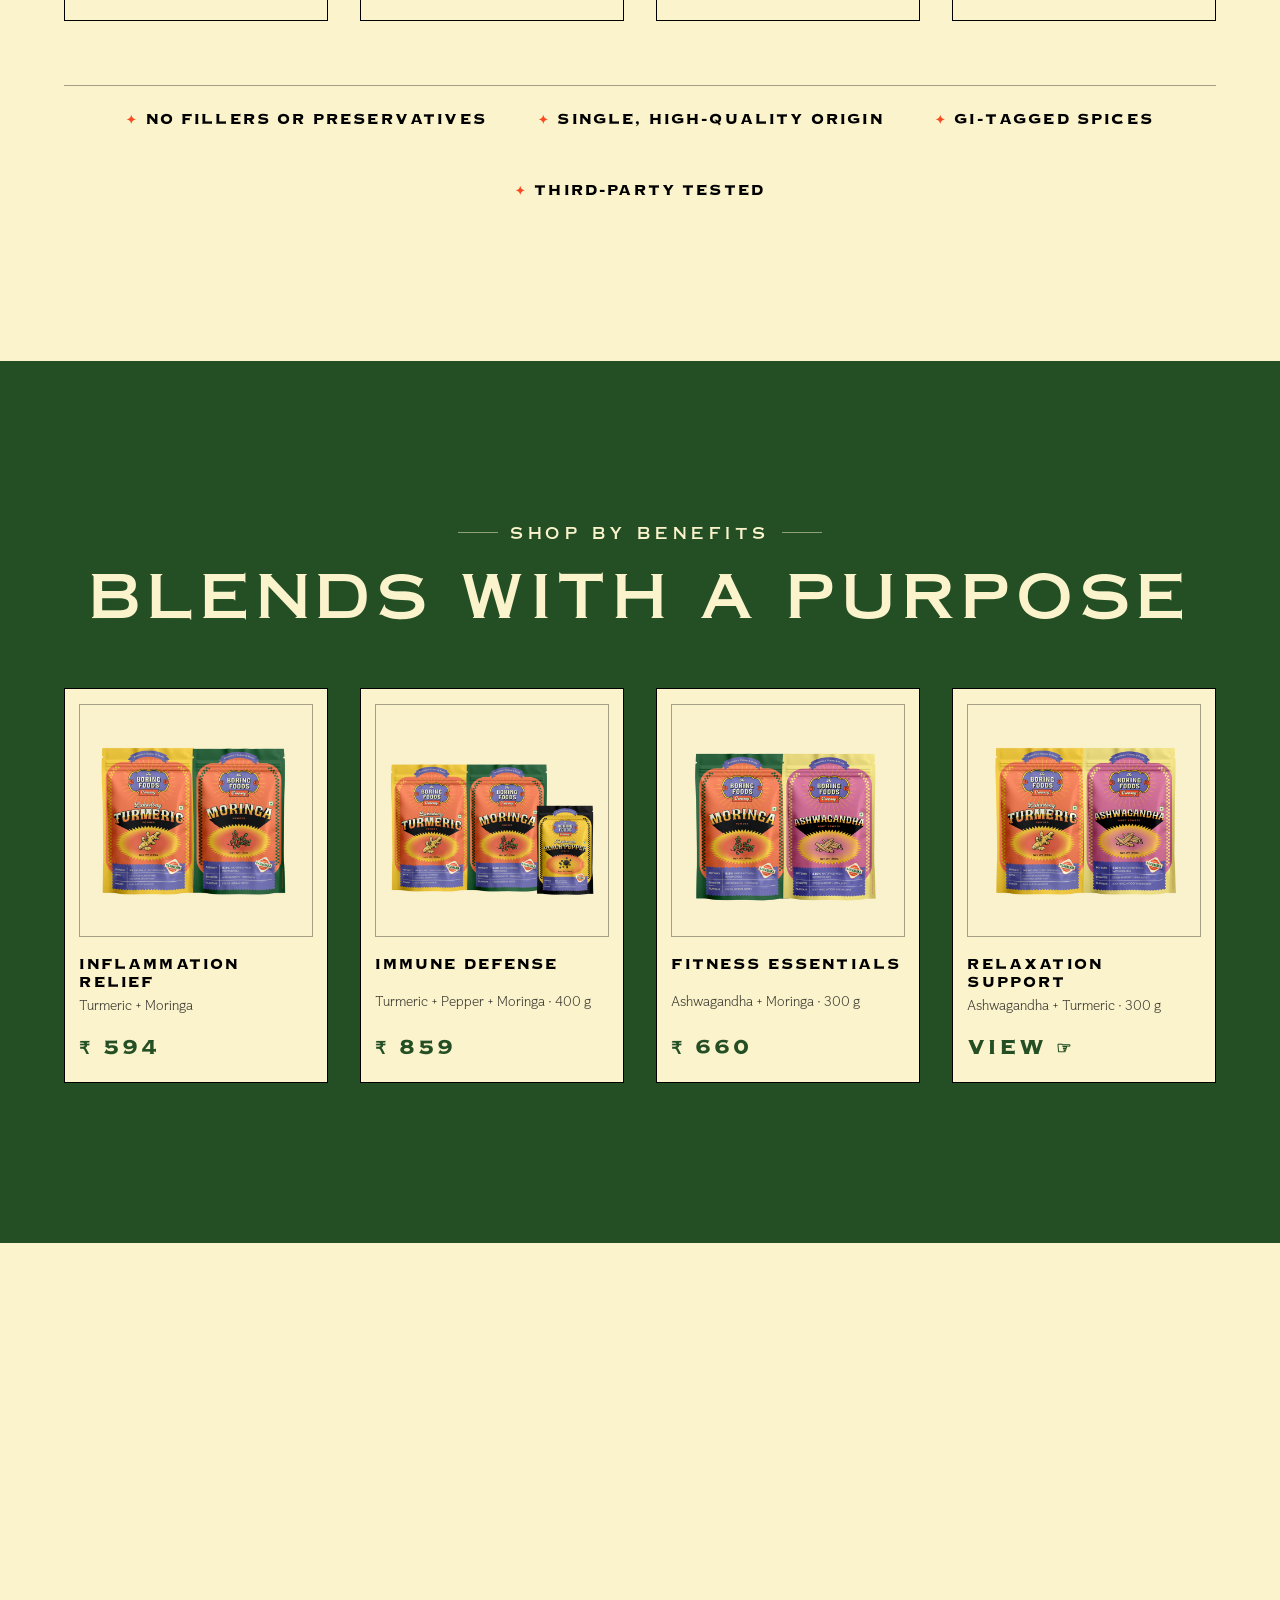
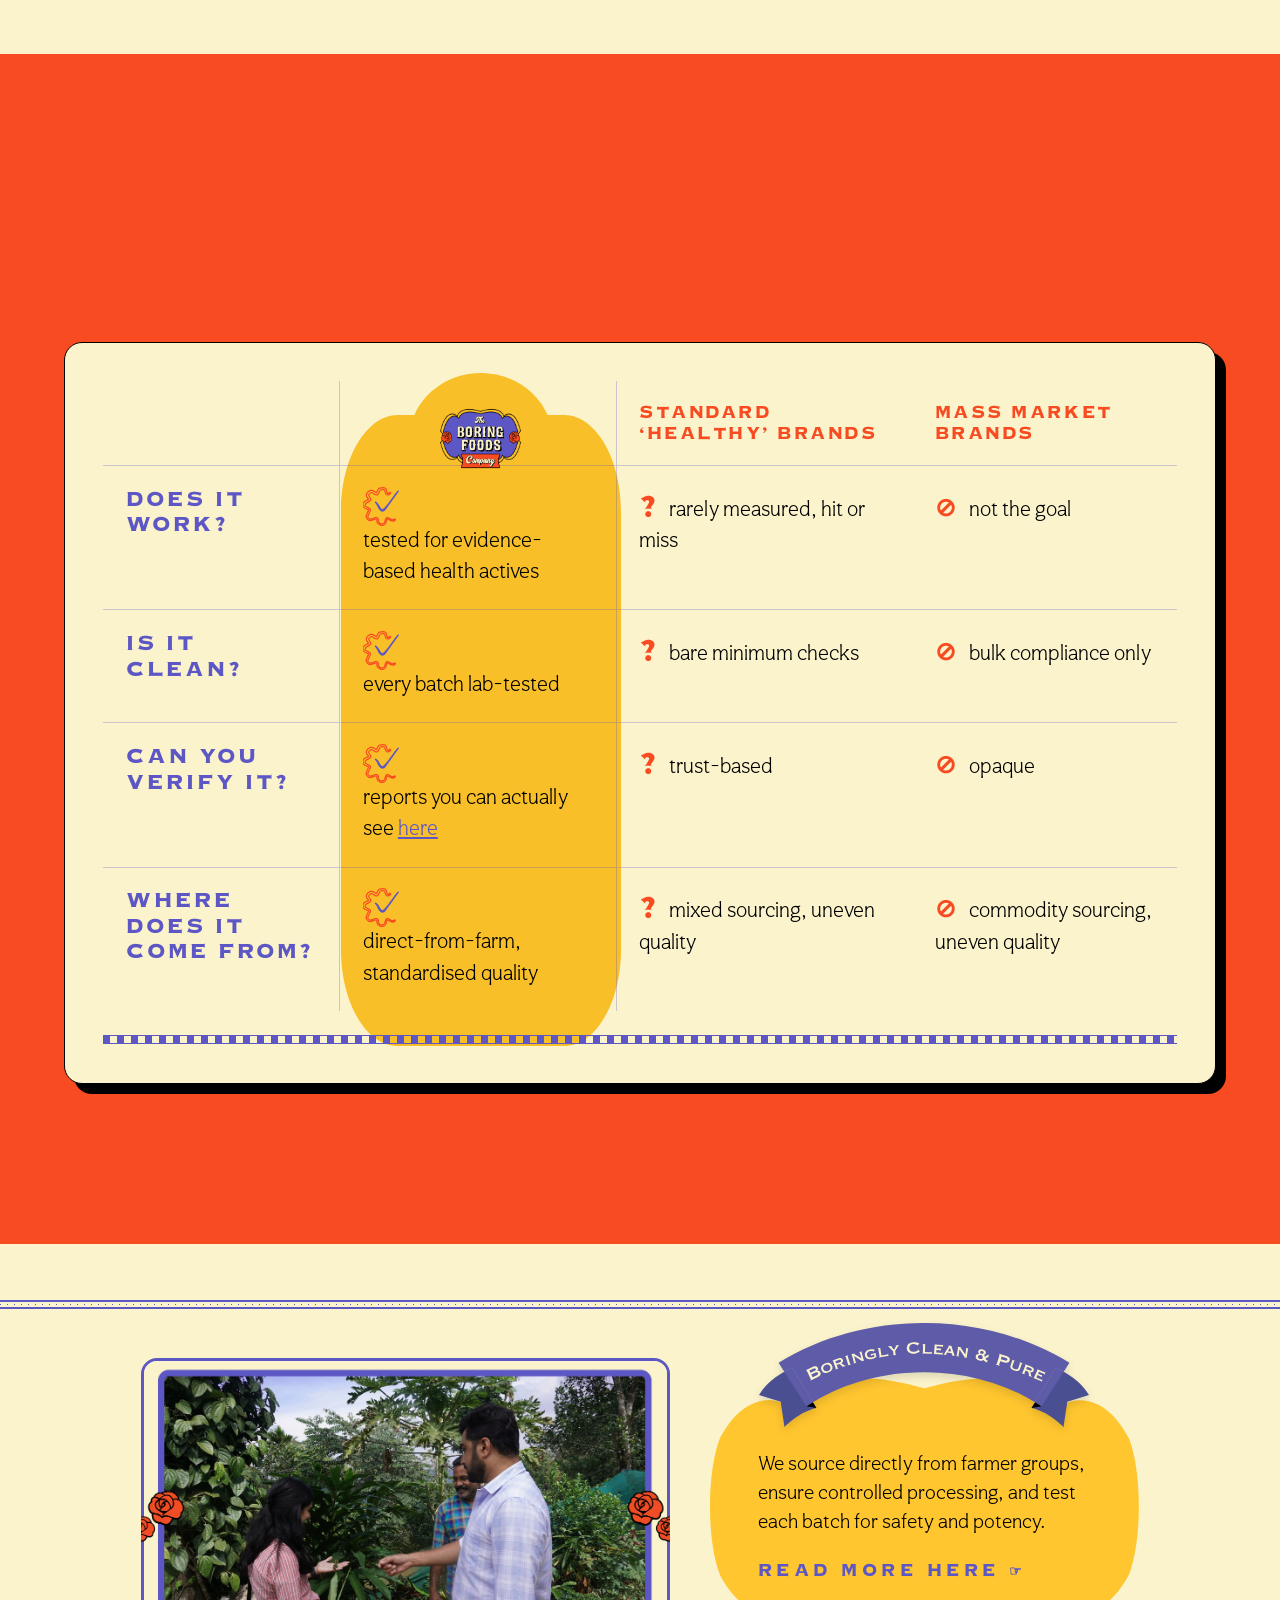
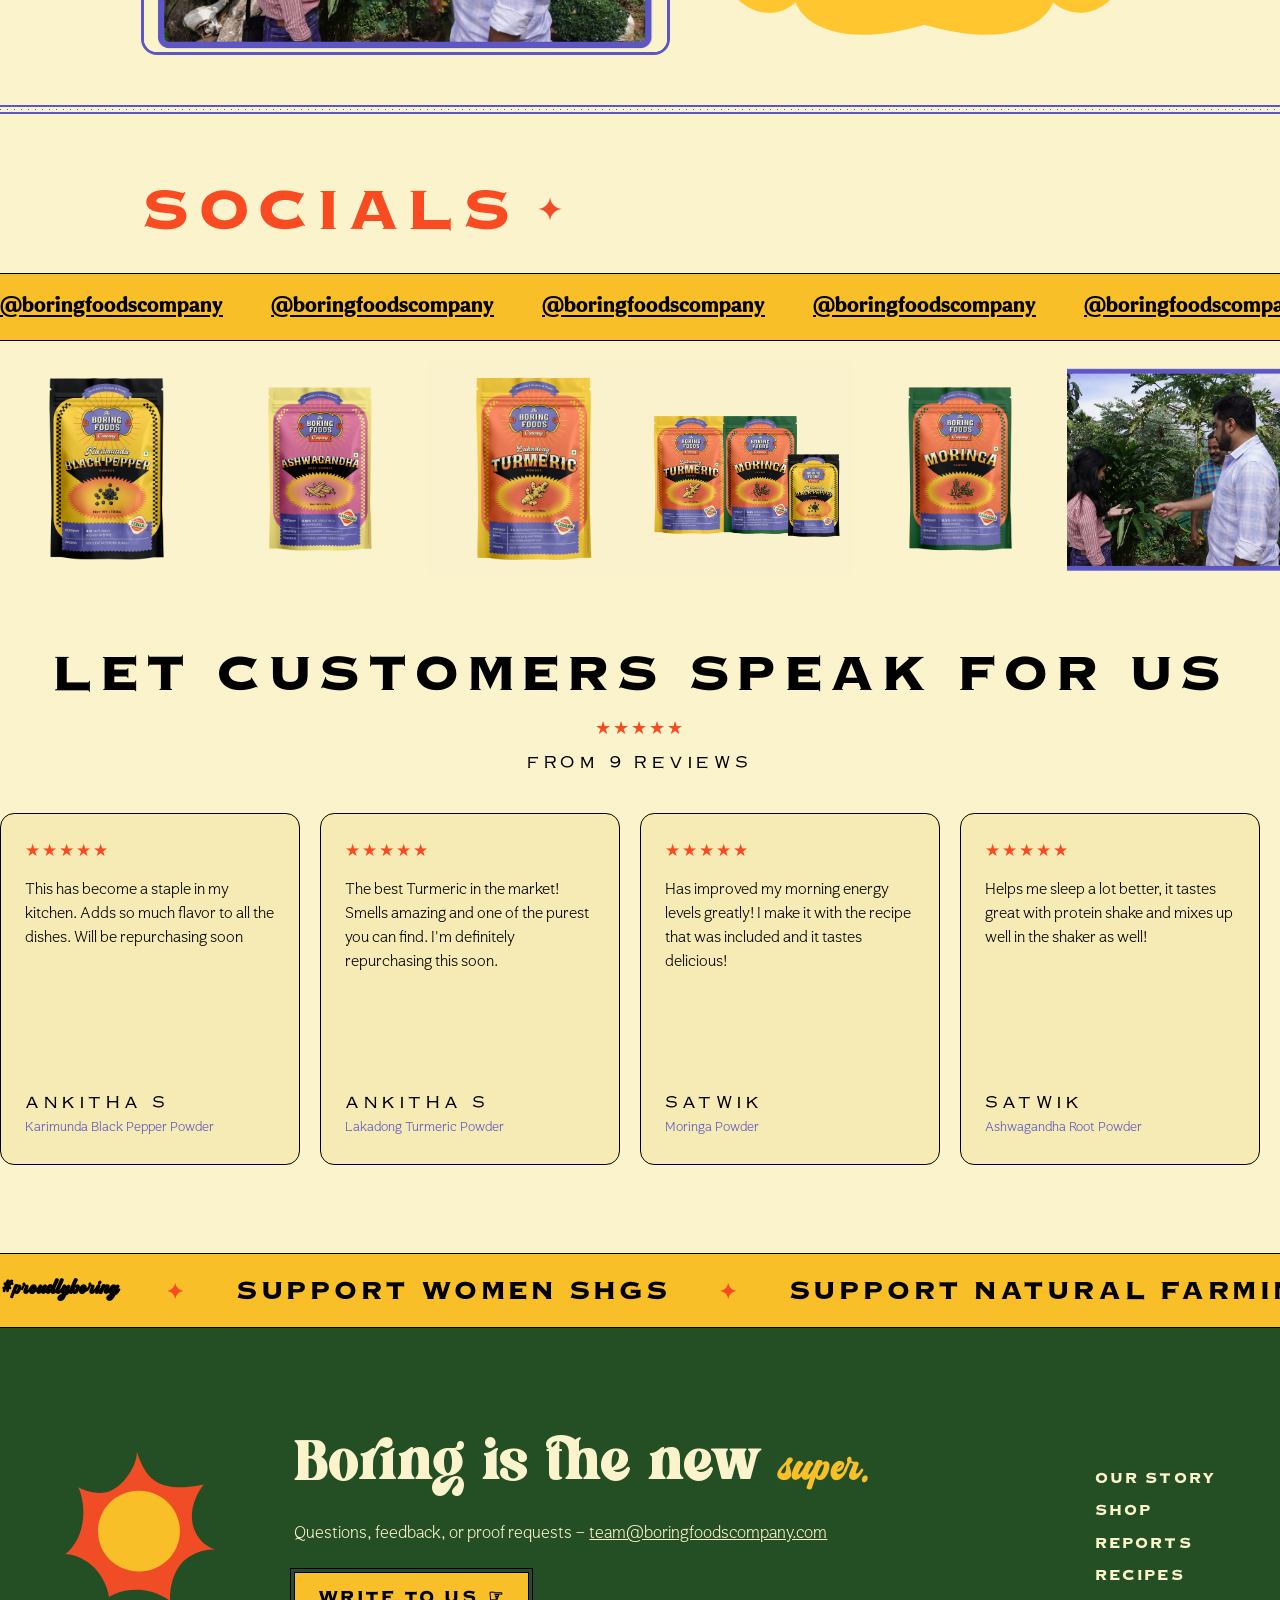
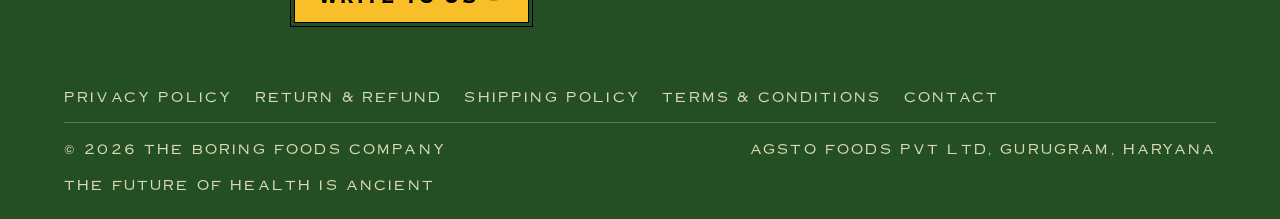
==== commit 8589fc99: "feat: add customer reviews section to static site" ====
--- a/site/index.html
+++ b/site/index.html
@@ -263,6 +263,71 @@
     </div>
   </section>
 
+  <!-- ===================== Reviews ===================== -->
+  <section class="reviews" id="reviews">
+    <div class="reviews__head reveal">
+      <h2 class="reviews__title">Let customers speak for us</h2>
+      <span class="reviews__stars" aria-label="5 out of 5 stars">★★★★★</span>
+      <span class="reviews__count">from 9 reviews</span>
+    </div>
+    <div class="reviews__track">
+      <article class="review-card">
+        <div class="review-card__stars" aria-label="5 stars">★★★★★</div>
+        <p class="review-card__body">This has become a staple in my kitchen. Adds so much flavor to all the dishes. Will be repurchasing soon</p>
+        <p class="review-card__name">Ankitha S</p>
+        <a class="review-card__product" href="https://boringfoodscompany.com/products/black-pepper-powder" target="_blank" rel="noopener">Karimunda Black Pepper Powder</a>
+      </article>
+      <article class="review-card">
+        <div class="review-card__stars" aria-label="5 stars">★★★★★</div>
+        <p class="review-card__body">The best Turmeric in the market! Smells amazing and one of the purest you can find. I'm definitely repurchasing this soon.</p>
+        <p class="review-card__name">Ankitha S</p>
+        <a class="review-card__product" href="https://boringfoodscompany.com/products/turmeric-powder" target="_blank" rel="noopener">Lakadong Turmeric Powder</a>
+      </article>
+      <article class="review-card">
+        <div class="review-card__stars" aria-label="5 stars">★★★★★</div>
+        <p class="review-card__body">Has improved my morning energy levels greatly! I make it with the recipe that was included and it tastes delicious!</p>
+        <p class="review-card__name">Satwik</p>
+        <a class="review-card__product" href="https://boringfoodscompany.com/products/moringa-powder" target="_blank" rel="noopener">Moringa Powder</a>
+      </article>
+      <article class="review-card">
+        <div class="review-card__stars" aria-label="5 stars">★★★★★</div>
+        <p class="review-card__body">Helps me sleep a lot better, it tastes great with protein shake and mixes up well in the shaker as well!</p>
+        <p class="review-card__name">Satwik</p>
+        <a class="review-card__product" href="https://boringfoodscompany.com/products/ashwagandha-powder" target="_blank" rel="noopener">Ashwagandha Root Powder</a>
+      </article>
+      <article class="review-card">
+        <div class="review-card__stars" aria-label="5 stars">★★★★★</div>
+        <p class="review-card__body">adding this ashwagandha powder to my protein shake daily has really improved my immunity</p>
+        <p class="review-card__name">Prakhar</p>
+        <a class="review-card__product" href="https://boringfoodscompany.com/products/ashwagandha-powder" target="_blank" rel="noopener">Ashwagandha Root Powder</a>
+      </article>
+      <article class="review-card">
+        <div class="review-card__stars" aria-label="5 stars">★★★★★</div>
+        <p class="review-card__body">Love it!</p>
+        <p class="review-card__name">Sahiti Raju</p>
+        <a class="review-card__product" href="https://boringfoodscompany.com/products/turmeric-powder" target="_blank" rel="noopener">Lakadong Turmeric Powder</a>
+      </article>
+      <article class="review-card">
+        <div class="review-card__stars" aria-label="5 stars">★★★★★</div>
+        <p class="review-card__body">loving my moringa oat bowls every morning</p>
+        <p class="review-card__name">Siri Chandana AV</p>
+        <a class="review-card__product" href="https://boringfoodscompany.com/products/moringa-powder" target="_blank" rel="noopener">Moringa Powder</a>
+      </article>
+      <article class="review-card">
+        <div class="review-card__stars" aria-label="5 stars">★★★★★</div>
+        <p class="review-card__body">You open the packet and one whiff and you know it was a good decision. It's super strong and just a pinch is enough to flavor your food. Super quality</p>
+        <p class="review-card__name">Rahul Jain</p>
+        <a class="review-card__product" href="https://boringfoodscompany.com/products/black-pepper-powder" target="_blank" rel="noopener">Karimunda Black Pepper Powder</a>
+      </article>
+      <article class="review-card">
+        <div class="review-card__stars" aria-label="5 stars">★★★★★</div>
+        <p class="review-card__body">Had heard about the benefits of Ashwagandha for a pretty long time but couldn't trust any brand enough to buy it, bought from TBFC after reading about it's quality and i was not disappointed at all. Have been taking it every night and it helps me relax and had improved my quality of sleep</p>
+        <p class="review-card__name">Rahul Jain</p>
+        <a class="review-card__product" href="https://boringfoodscompany.com/products/ashwagandha-powder" target="_blank" rel="noopener">Ashwagandha Root Powder</a>
+      </article>
+    </div>
+  </section>
+
   <!-- ===================== Marquee ===================== -->
   <div class="marquee" aria-hidden="true">
     <div class="marquee__track">
--- a/site/css/main.css
+++ b/site/css/main.css
@@ -985,3 +985,72 @@
 @media (max-width: 480px) {
   .socials__grid { grid-template-columns: repeat(2, 1fr); }
 }
+
+/* ==========================================================================
+   Reviews — Let customers speak for us  (#reviews)
+   ========================================================================== */
+.reviews { padding: 4rem 0; text-align: center; }
+.reviews__head { margin-bottom: 2rem; }
+.reviews__title {
+  font-family: var(--font-display);
+  letter-spacing: var(--tracking-caps);
+  text-transform: uppercase;
+  font-size: clamp(1.8rem, 4vw, 2.6rem);
+  margin: 0 0 0.5rem;
+  color: var(--kohl-black);
+}
+.reviews__stars { color: var(--ripe-orange); font-size: 1.1rem; letter-spacing: 2px; }
+.reviews__count {
+  display: block;
+  font-family: var(--font-display);
+  letter-spacing: var(--tracking-wide);
+  text-transform: uppercase;
+  font-size: var(--text-sm);
+  margin-top: 0.35rem;
+  color: var(--kohl-black);
+}
+.reviews__track {
+  display: flex;
+  gap: 1.25rem;
+  overflow-x: auto;
+  scroll-snap-type: x mandatory;
+  padding: 0.5rem var(--gutter) 1.5rem;
+  -webkit-overflow-scrolling: touch;
+  scrollbar-width: thin;
+}
+.review-card {
+  scroll-snap-align: start;
+  flex: 0 0 300px;
+  display: flex;
+  flex-direction: column;
+  text-align: left;
+  background: var(--kulfi-deep);
+  border: var(--line);
+  border-radius: 14px;
+  padding: 1.5rem;
+}
+.review-card__stars { color: var(--ripe-orange); letter-spacing: 2px; margin-bottom: 0.75rem; }
+.review-card__body {
+  font-size: 1rem;
+  line-height: 1.5;
+  margin: 0 0 1.25rem;
+  flex: 1 1 auto;
+  color: var(--kohl-black);
+}
+.review-card__name {
+  font-family: var(--font-display);
+  letter-spacing: var(--tracking-wide);
+  text-transform: uppercase;
+  font-size: var(--text-sm);
+  margin: 0;
+}
+.review-card__product {
+  font-size: 0.85rem;
+  color: var(--indian-blue);
+  text-decoration: none;
+  margin-top: 0.25rem;
+}
+.review-card__product:hover { text-decoration: underline; }
+@media (max-width: 480px) {
+  .review-card { flex-basis: 80vw; }
+}
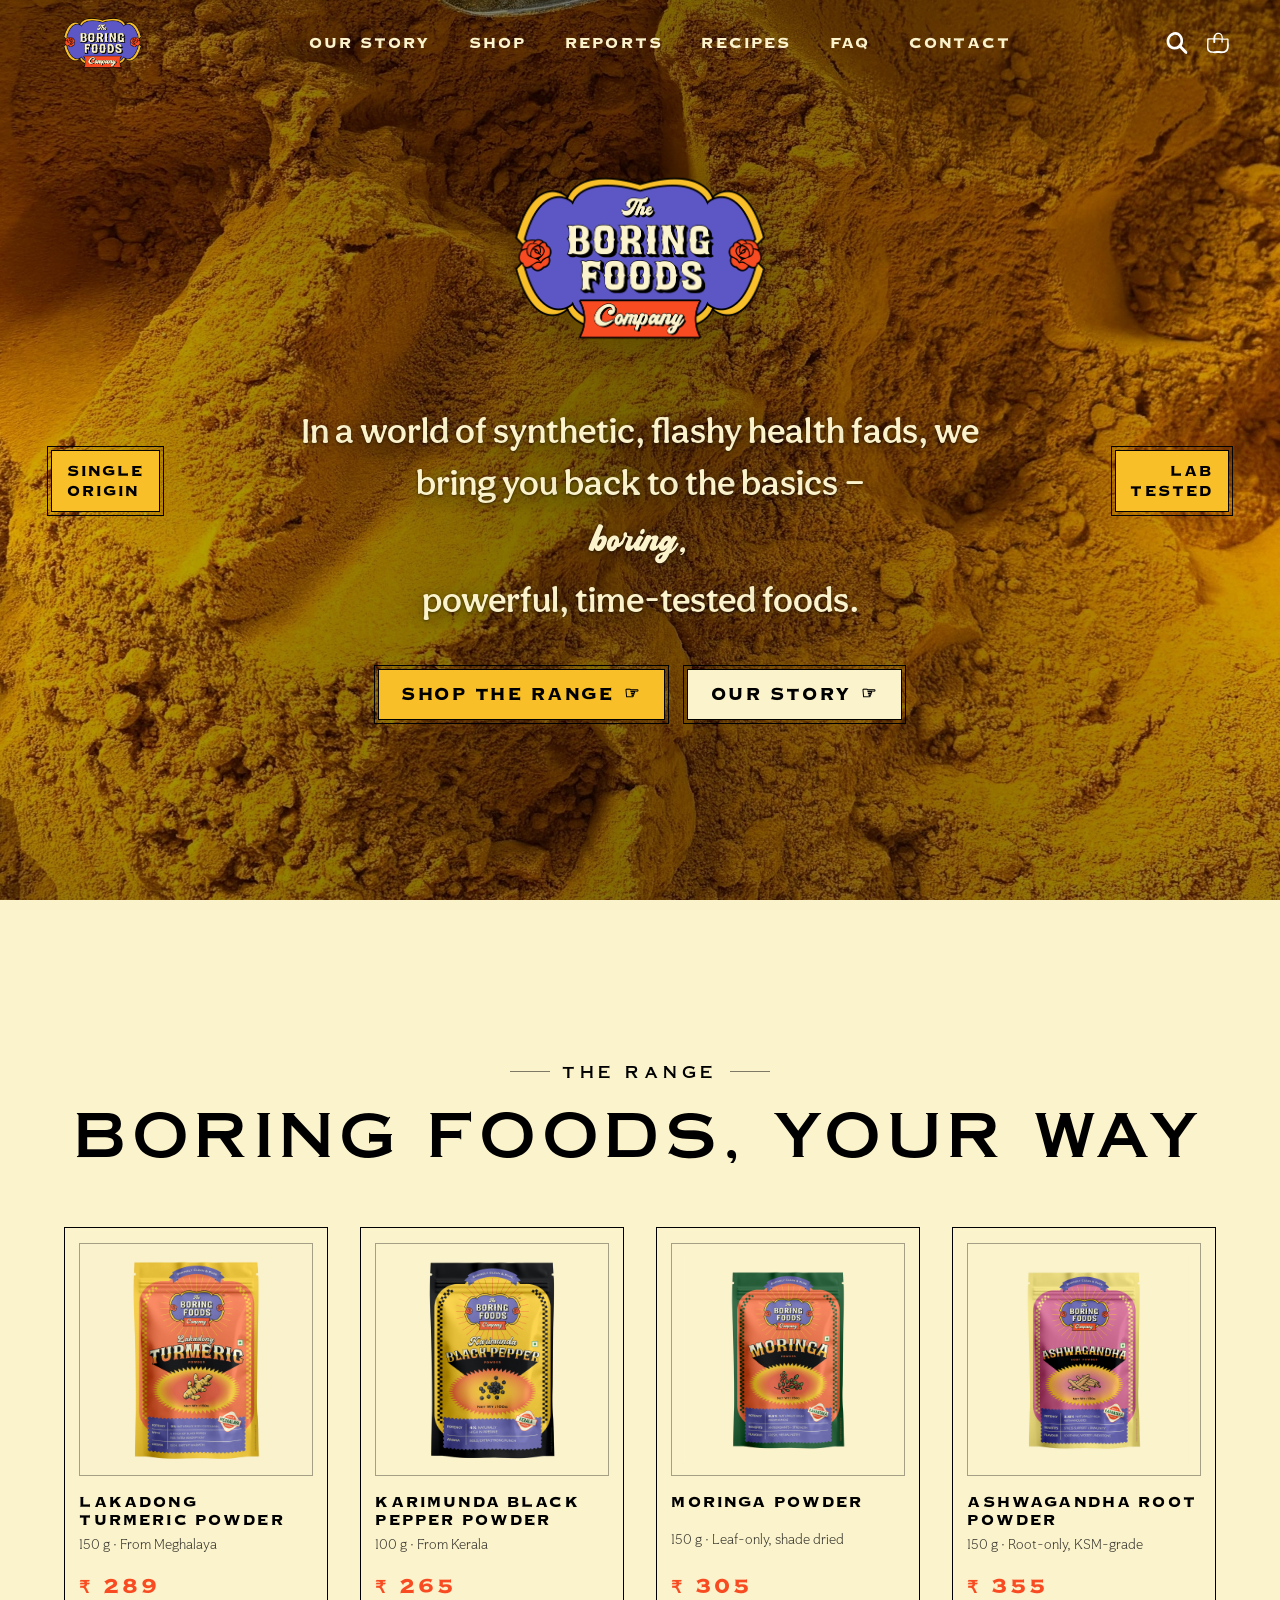
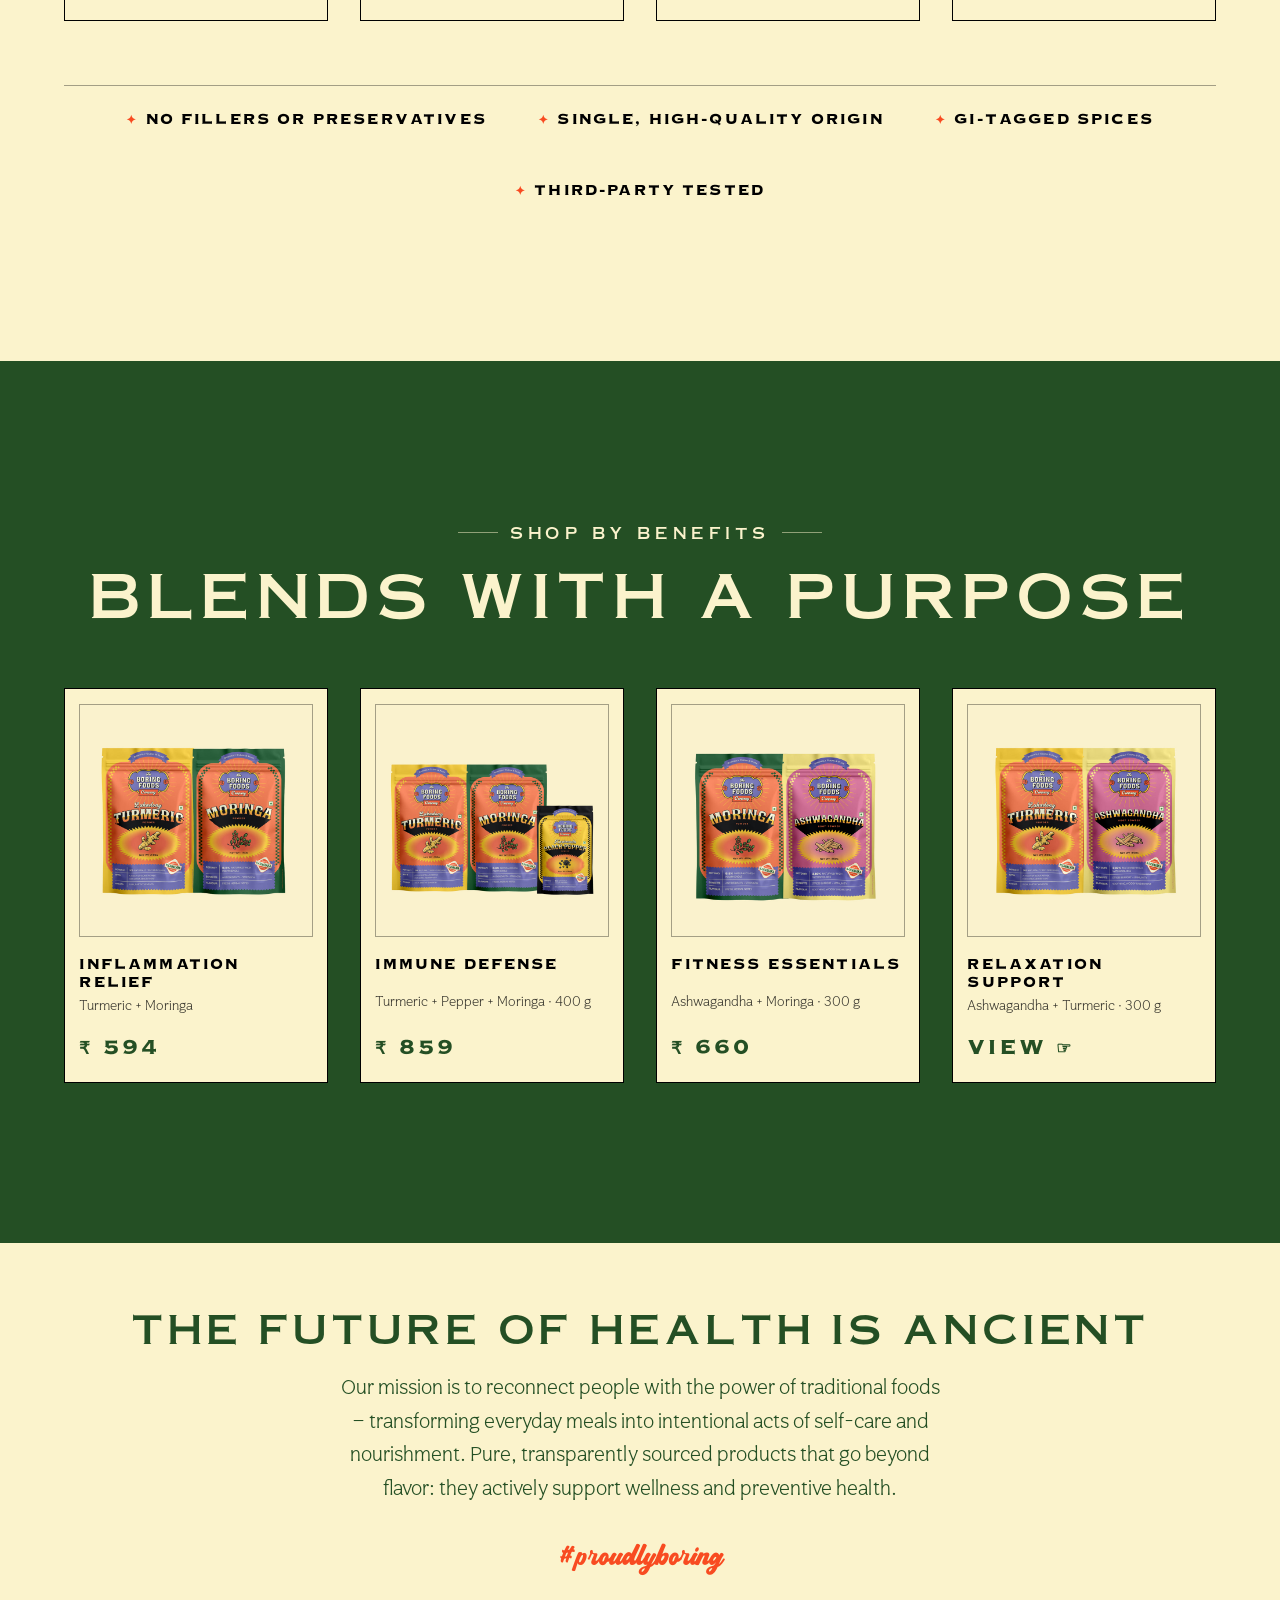
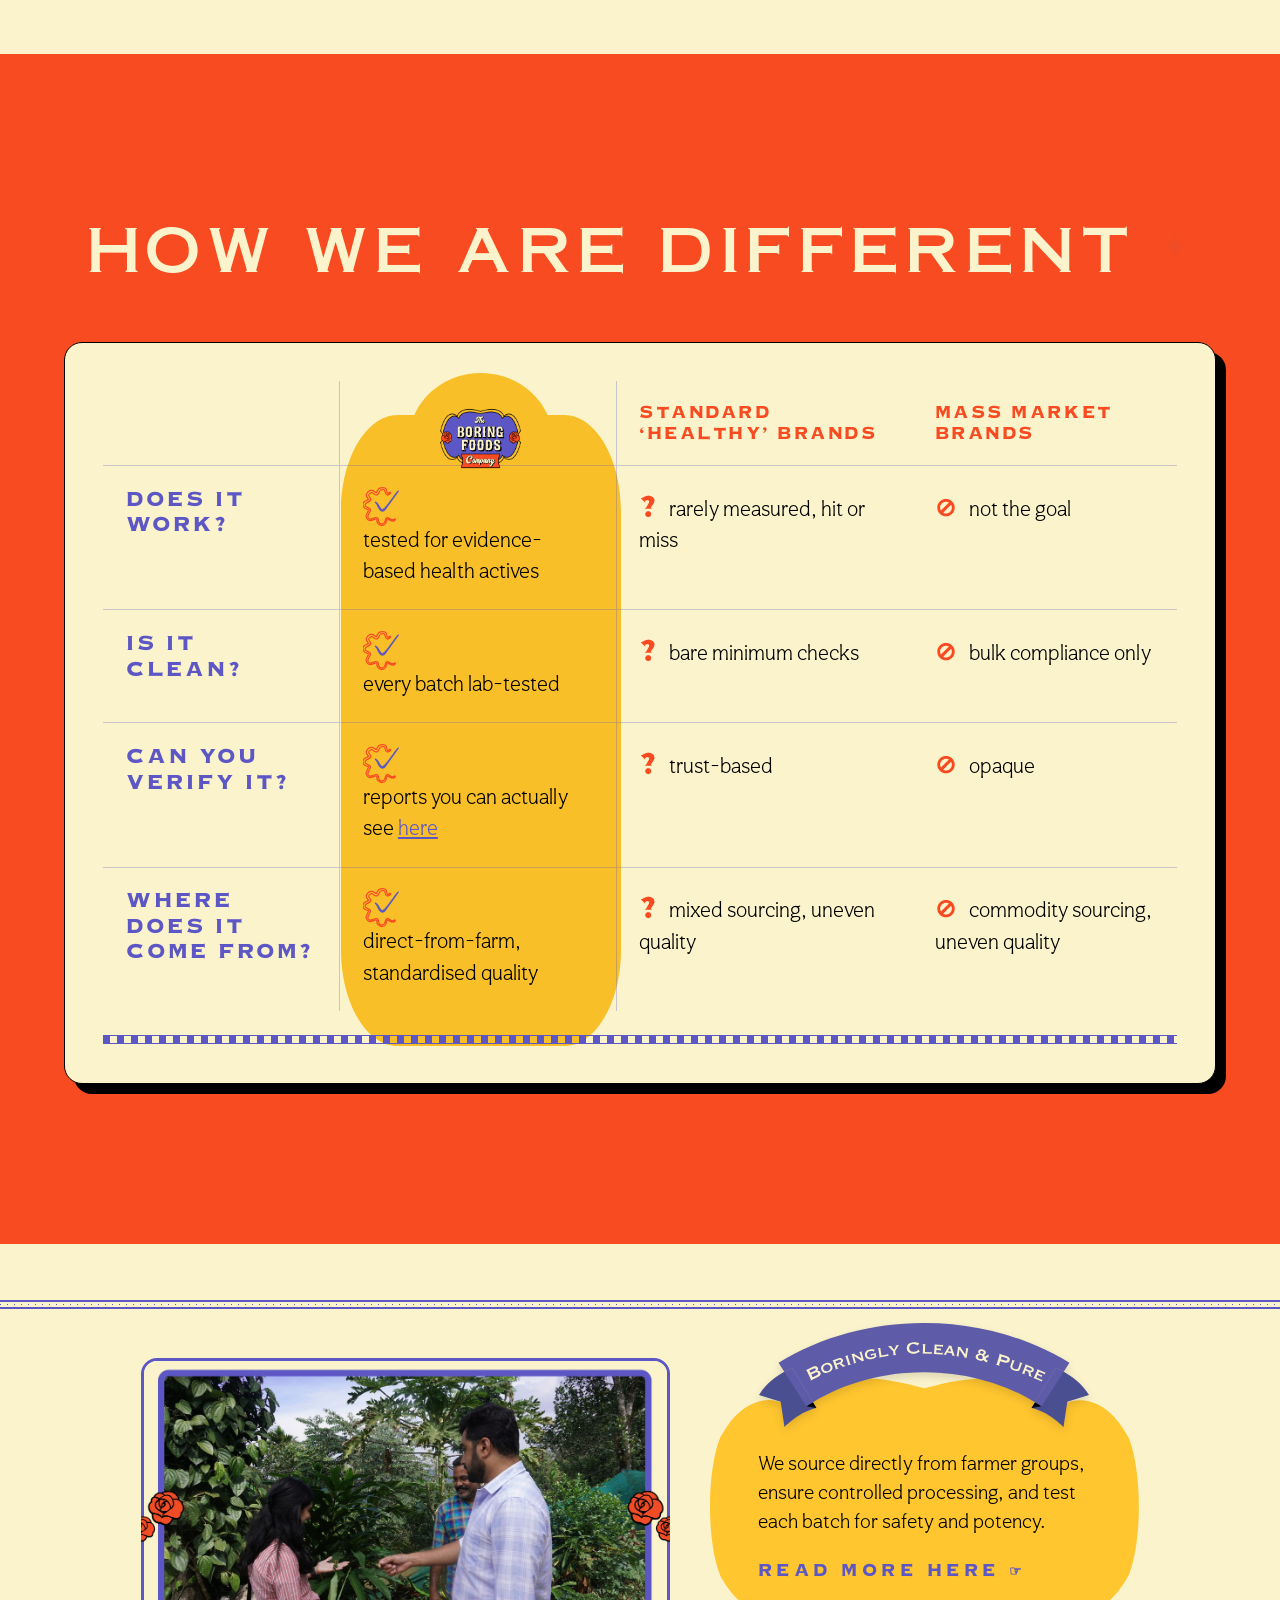
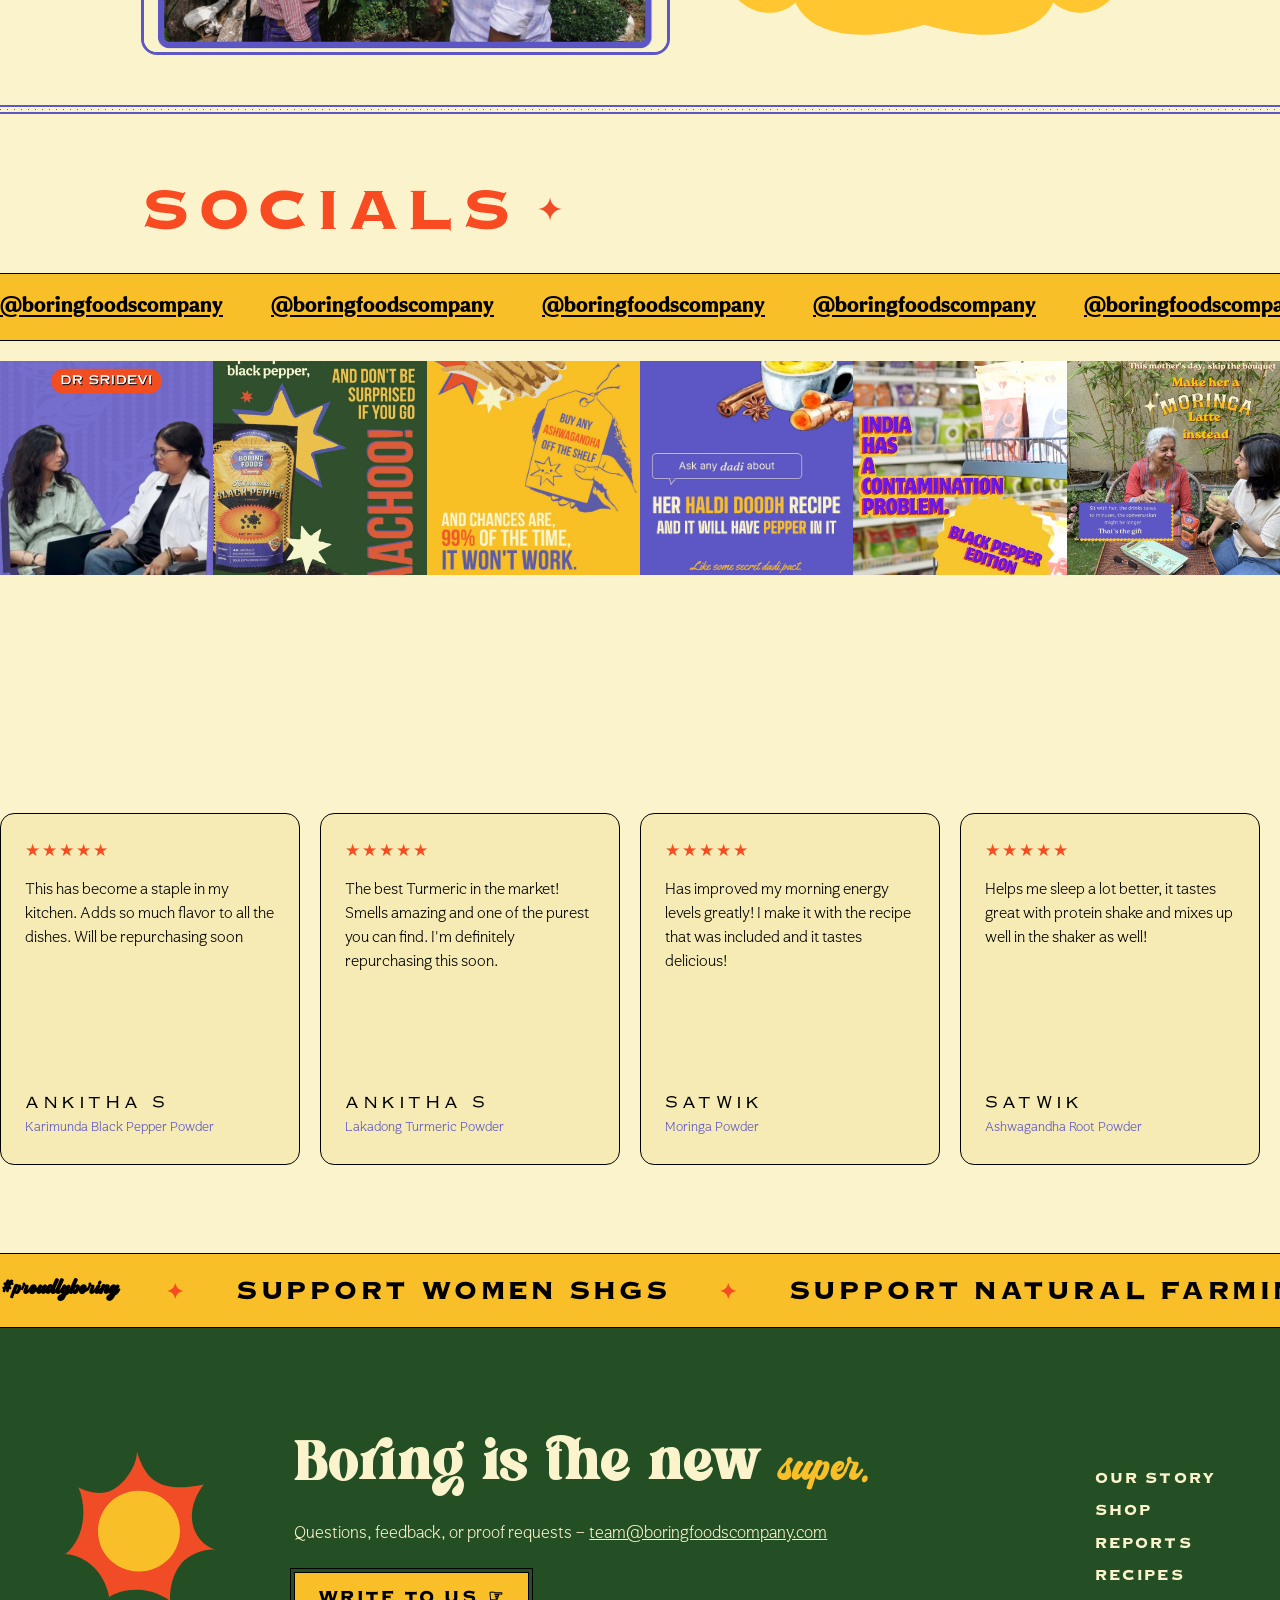
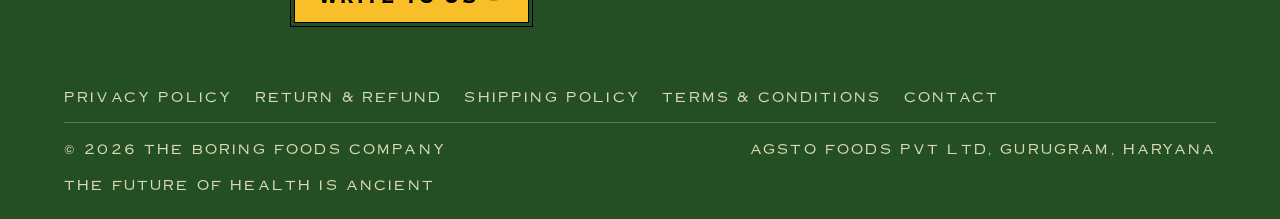
==== commit 4935fd27: "feat: use real Instagram post images in Socials grid" ====
--- a/site/index.html
+++ b/site/index.html
@@ -254,12 +254,12 @@
       </div>
     </div>
     <div class="socials__grid stagger">
-      <a href="https://www.instagram.com/boringfoodscompany/" target="_blank" rel="noopener"><img src="assets/img/products/black-pepper.png" alt="Black Pepper post" /></a>
-      <a href="https://www.instagram.com/boringfoodscompany/" target="_blank" rel="noopener"><img src="assets/img/products/ashwagandha.png" alt="Ashwagandha post" /></a>
-      <a href="https://www.instagram.com/boringfoodscompany/" target="_blank" rel="noopener"><img src="assets/img/products/turmeric.jpg" alt="Turmeric post" /></a>
-      <a href="https://www.instagram.com/boringfoodscompany/" target="_blank" rel="noopener"><img src="assets/img/products/immune-defense.jpg" alt="Immune Defense post" /></a>
-      <a href="https://www.instagram.com/boringfoodscompany/" target="_blank" rel="noopener"><img src="assets/img/products/moringa.png" alt="Moringa post" /></a>
-      <a href="https://www.instagram.com/boringfoodscompany/" target="_blank" rel="noopener"><img src="assets/img/photos/farm.png" alt="From the farm post" /></a>
+      <a href="https://www.instagram.com/boringfoodscompany/" target="_blank" rel="noopener"><img src="assets/img/social/social-1.jpg" alt="Instagram post by The Boring Foods Company" loading="lazy" /></a>
+      <a href="https://www.instagram.com/boringfoodscompany/" target="_blank" rel="noopener"><img src="assets/img/social/social-2.jpg" alt="Instagram post by The Boring Foods Company" loading="lazy" /></a>
+      <a href="https://www.instagram.com/boringfoodscompany/" target="_blank" rel="noopener"><img src="assets/img/social/social-3.jpg" alt="Instagram post by The Boring Foods Company" loading="lazy" /></a>
+      <a href="https://www.instagram.com/boringfoodscompany/" target="_blank" rel="noopener"><img src="assets/img/social/social-4.jpg" alt="Instagram post by The Boring Foods Company" loading="lazy" /></a>
+      <a href="https://www.instagram.com/boringfoodscompany/" target="_blank" rel="noopener"><img src="assets/img/social/social-5.jpg" alt="Instagram post by The Boring Foods Company" loading="lazy" /></a>
+      <a href="https://www.instagram.com/boringfoodscompany/" target="_blank" rel="noopener"><img src="assets/img/social/social-6.jpg" alt="Instagram post by The Boring Foods Company" loading="lazy" /></a>
     </div>
   </section>
 
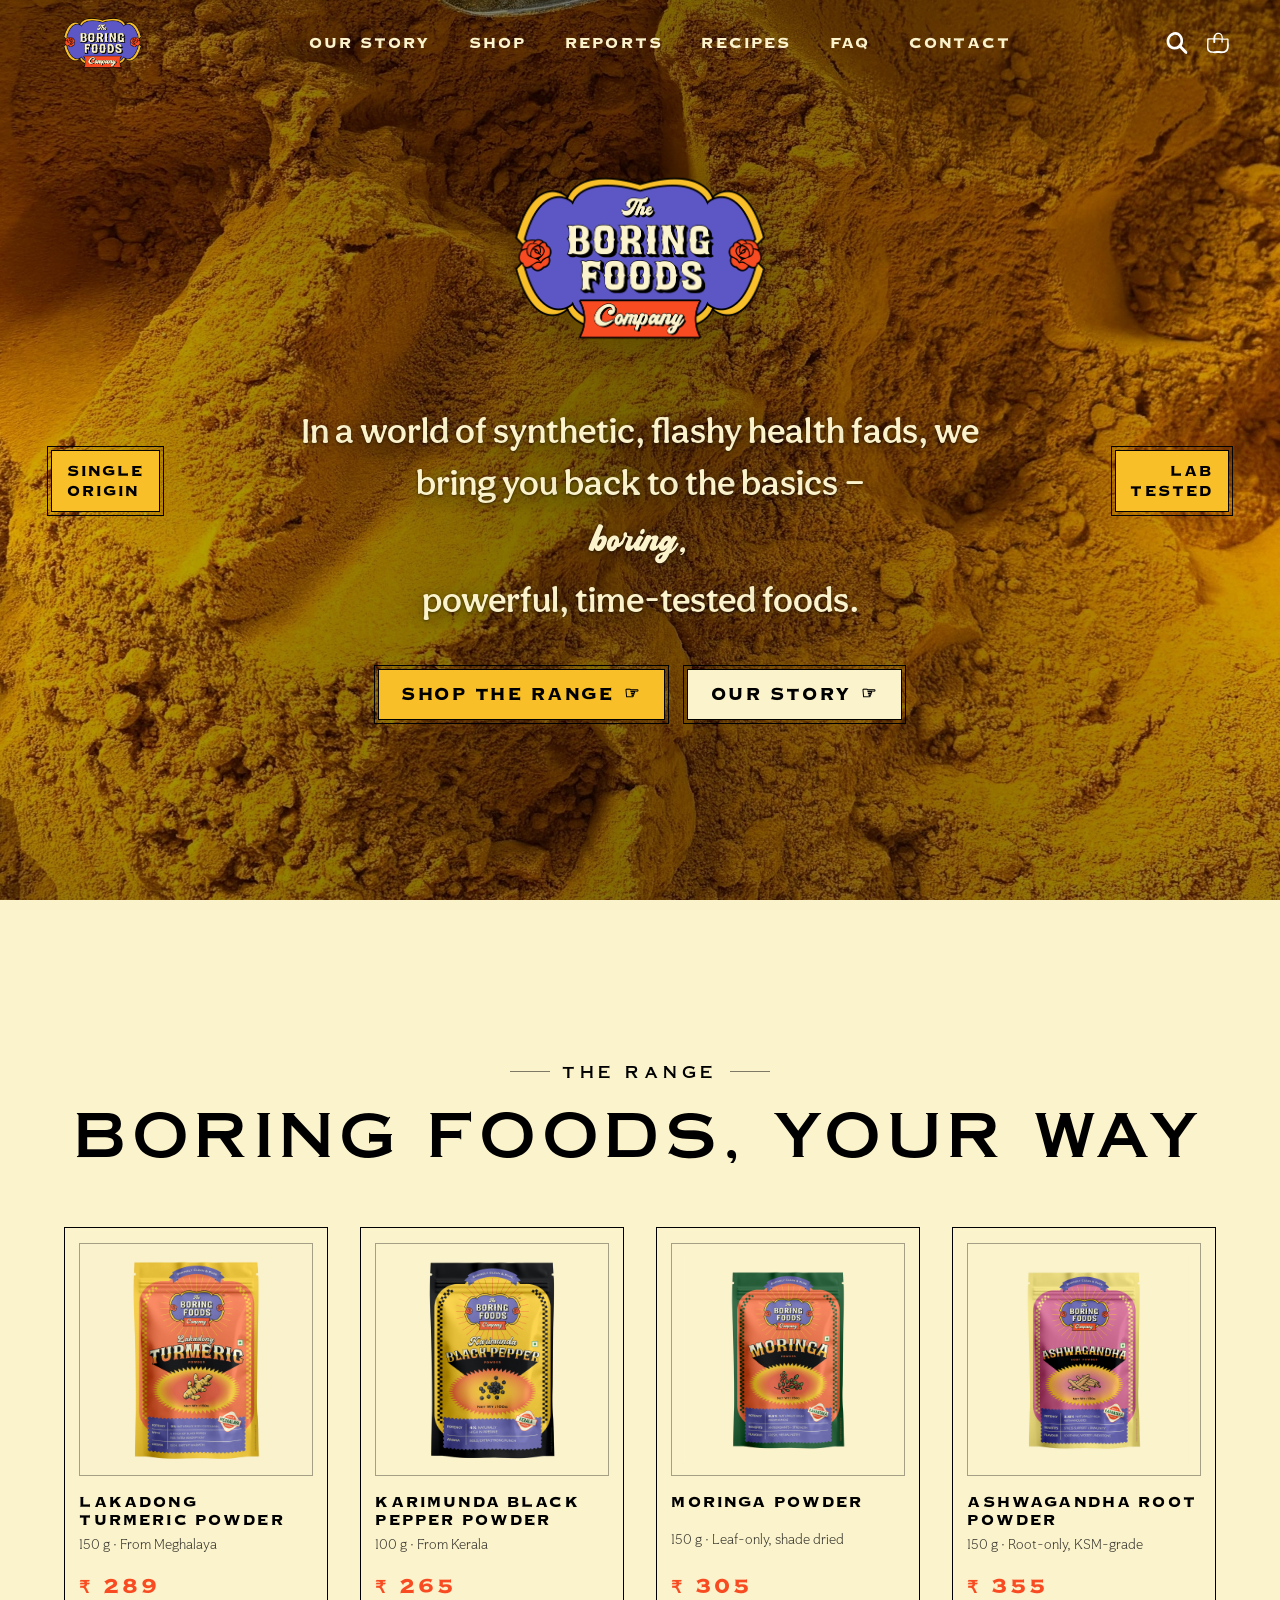
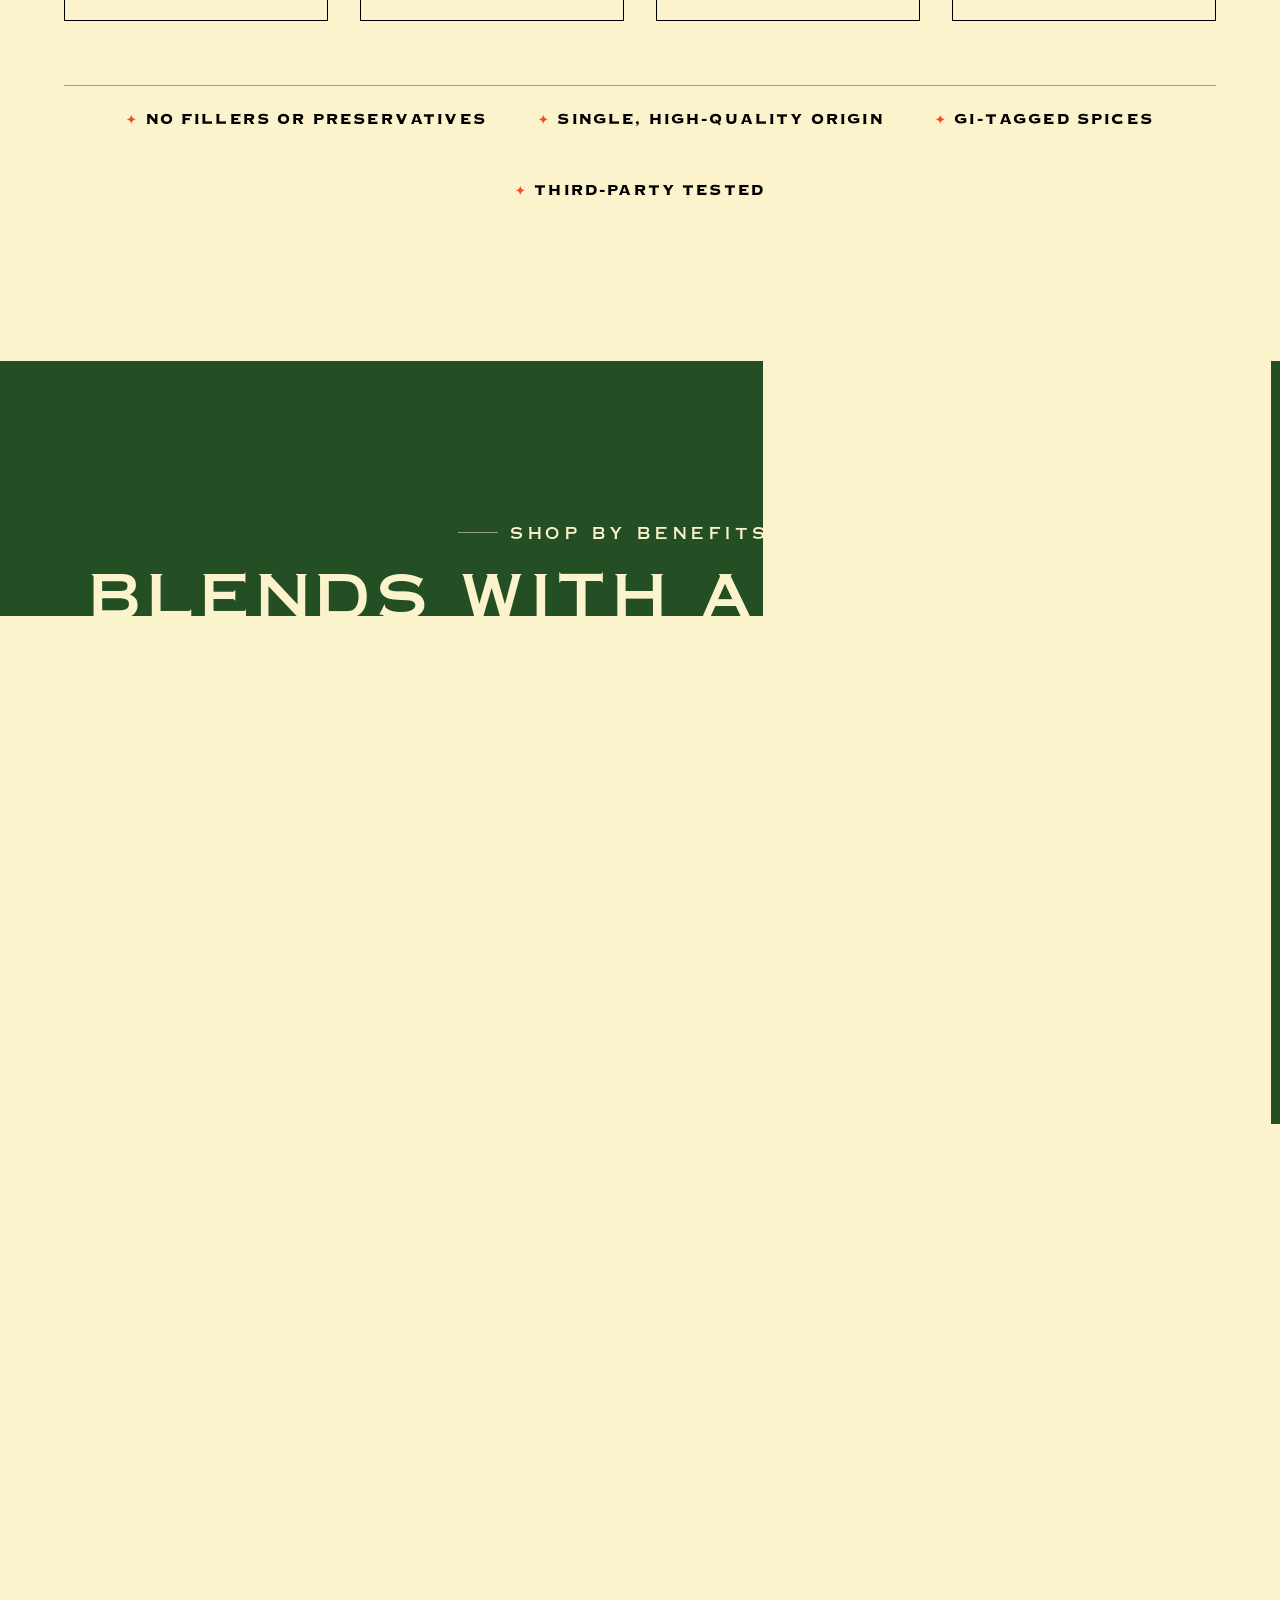
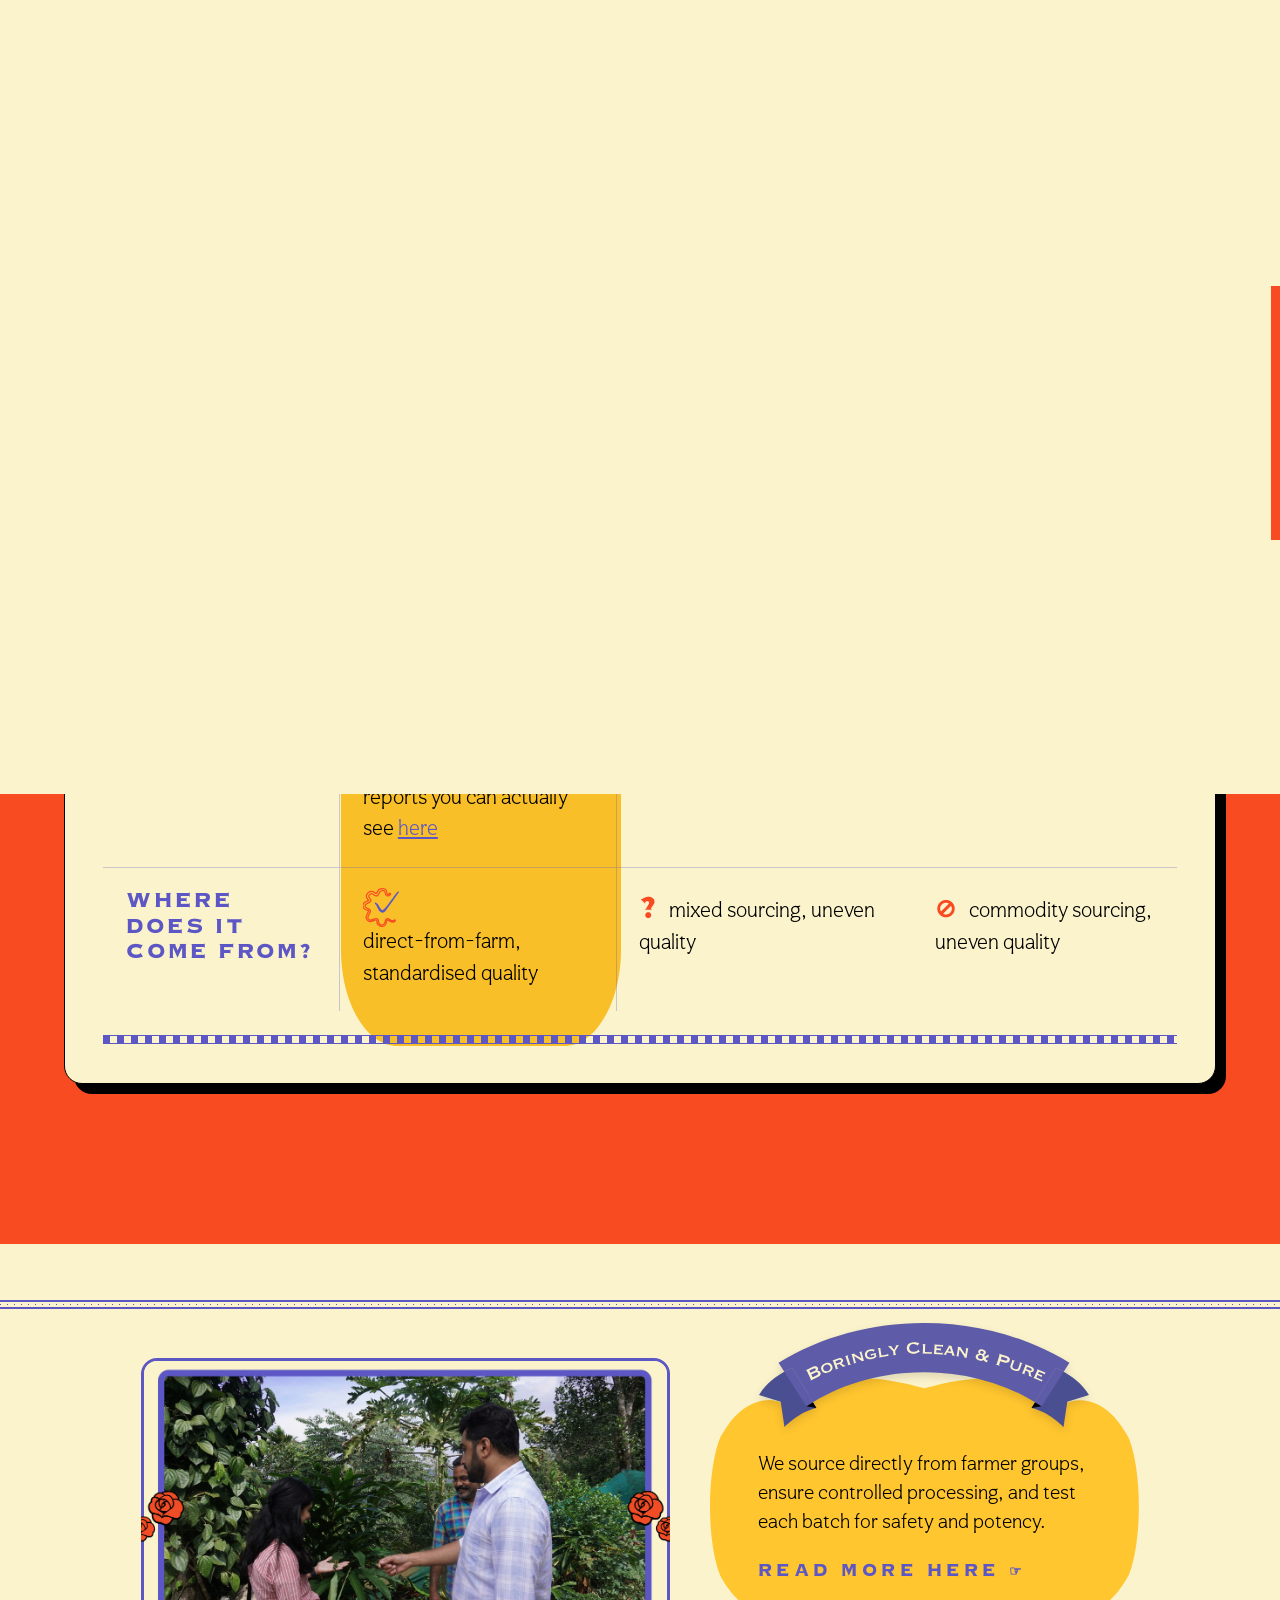
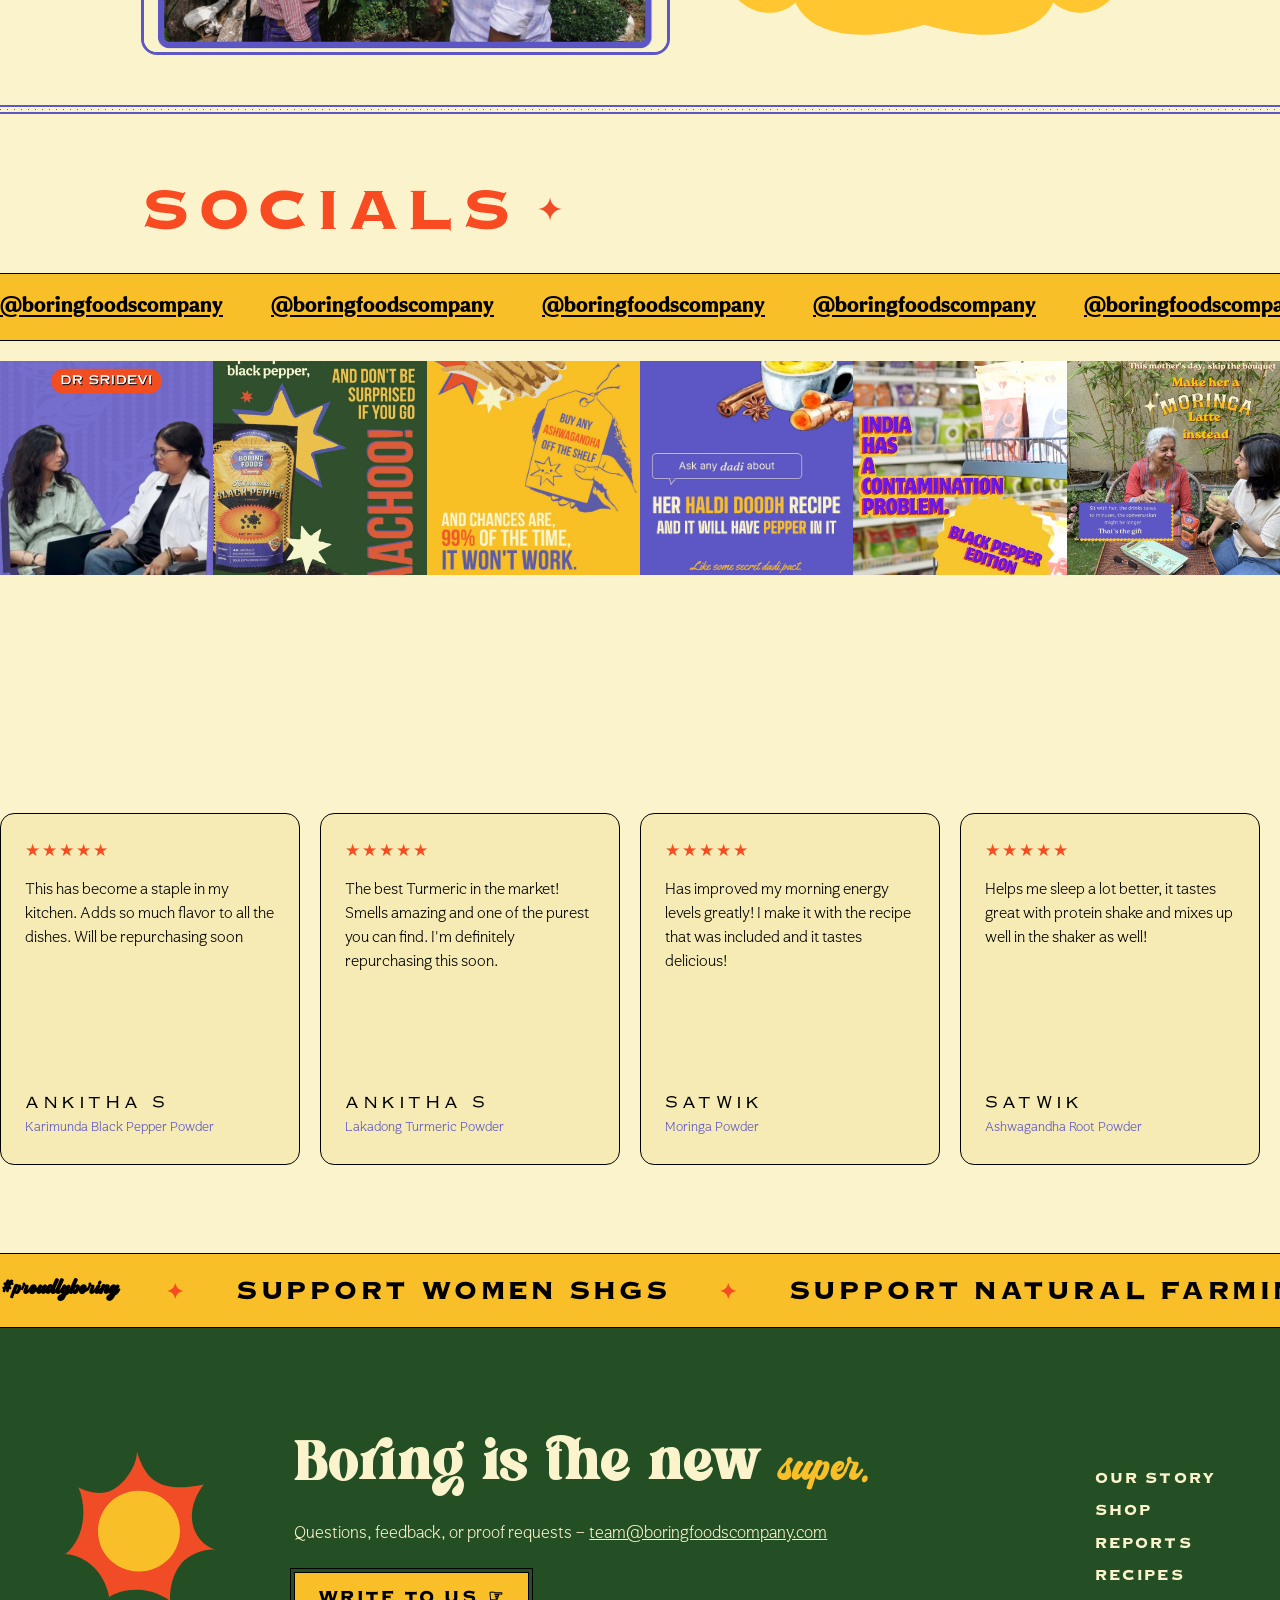
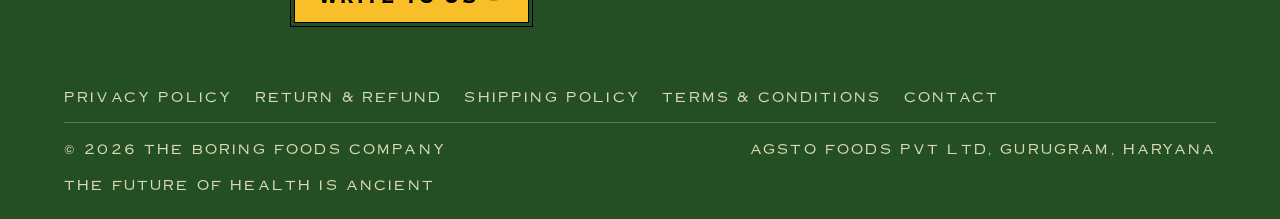
==== commit 527c9a1a: "Update mobile views" ====
--- a/site/index.html
+++ b/site/index.html
@@ -27,8 +27,8 @@
       </ul>
     </nav>
     <div class="nav__cta">
-      <a class="nav__icon-link" href="#" aria-label="Search"><img class="nav__icon" src="assets/img/Search1.svg" alt="" /></a>
-      <a class="nav__icon-link" href="#" aria-label="Cart"><img class="nav__icon" src="assets/img/Cart1.svg" alt="" /></a>
+      <a class="nav__icon-link" href="https://boringfoodscompany.com/search" aria-label="Search"><img class="nav__icon" src="assets/img/Search1.svg" alt="" /></a>
+      <a class="nav__icon-link" href="https://boringfoodscompany.com/cart" aria-label="Cart"><img class="nav__icon" src="assets/img/Cart1.svg" alt="" /></a>
       <button class="nav__burger" id="burger" aria-label="Open menu" aria-expanded="false">
         <span></span><span></span><span></span>
       </button>
--- a/site/css/main.css
+++ b/site/css/main.css
@@ -7,6 +7,9 @@
 *::after { box-sizing: border-box; margin: 0; padding: 0; }
 
 html { scroll-behavior: smooth; }
+
+/* Keep the fixed nav from covering anchor-jump targets */
+[id] { scroll-margin-top: 6rem; }
 
 body {
   font-family: var(--font-body);
@@ -117,7 +120,7 @@
 .nav {
   position: fixed;
   top: 0; left: 0; right: 0;
-  z-index: 100;
+  z-index: 120; /* sits ABOVE the overlay so the burger/close + cart stay tappable */
   display: flex;
   align-items: center;
   justify-content: space-between;
@@ -170,28 +173,29 @@
   background: none;
   border: none;
   cursor: pointer;
-  width: 34px; height: 26px;
+  width: 44px; height: 44px; /* ≥44px touch target (WCAG 2.5.5) */
   position: relative;
   z-index: 130;
 }
 .nav__burger span {
   position: absolute;
-  left: 0; width: 100%; height: 2px;
+  left: 50%; width: 26px; height: 2px;
   background: var(--kohl-black);
+  transform: translateX(-50%);
   transition: transform 0.35s var(--ease-out), opacity 0.25s, top 0.35s var(--ease-out);
 }
-.nav__burger span:nth-child(1) { top: 2px; }
-.nav__burger span:nth-child(2) { top: 12px; }
-.nav__burger span:nth-child(3) { top: 22px; }
-body.menu-open .nav__burger span:nth-child(1) { top: 12px; transform: rotate(45deg); }
+.nav__burger span:nth-child(1) { top: 15px; }
+.nav__burger span:nth-child(2) { top: 21px; }
+.nav__burger span:nth-child(3) { top: 27px; }
+body.menu-open .nav__burger span:nth-child(1) { top: 21px; transform: translateX(-50%) rotate(45deg); }
 body.menu-open .nav__burger span:nth-child(2) { opacity: 0; }
-body.menu-open .nav__burger span:nth-child(3) { top: 12px; transform: rotate(-45deg); }
+body.menu-open .nav__burger span:nth-child(3) { top: 21px; transform: translateX(-50%) rotate(-45deg); }
 
 /* Full-screen overlay menu (Imperiale-style) */
 .menu-overlay {
   position: fixed;
   inset: 0;
-  z-index: 120;
+  z-index: 110;
   background: var(--neem-green);
   color: var(--kulfi-malai);
   display: flex;
@@ -203,6 +207,7 @@
   transition: clip-path 0.6s var(--ease-out);
 }
 body.menu-open .menu-overlay { clip-path: inset(0 0 0 0); }
+body.menu-open { overflow: hidden; } /* lock background scroll while menu is open */
 .menu-overlay a {
   font-family: var(--font-display);
   font-weight: 700;
@@ -633,6 +638,50 @@
   border-bottom: 1.5px solid var(--indian-blue);
   background: repeating-linear-gradient(90deg, var(--indian-blue) 0 7px, transparent 7px 14px);
 }
+/* Mobile: the 4-column table can't fit — restack each row as a labelled card */
+@media (max-width: 640px) {
+  .compare-wrap { overflow-x: visible; }
+  .compare { min-width: 0; width: 100%; }
+  .compare thead { display: none; }
+  .compare, .compare tbody, .compare tr, .compare th, .compare td { display: block; width: auto; }
+  .compare tbody tr {
+    border: var(--line);
+    border-radius: 12px;
+    margin-bottom: 1rem;
+    padding: 0.2rem 1rem 0.7rem;
+    background: rgba(255, 255, 255, 0.35);
+  }
+  .compare tbody tr:last-child { margin-bottom: 0; }
+  .compare tbody th[scope="row"] {
+    width: auto;
+    font-size: var(--text-lg);
+    color: var(--neem-green);
+    padding: 0.7rem 0 0.6rem;
+    border-bottom: 1.5px solid rgba(93, 87, 197, 0.3);
+  }
+  .compare td {
+    border: none;
+    font-size: var(--text-base);
+    padding: 0.6rem 0 0;
+    display: flex;
+    gap: 0.6rem;
+    align-items: baseline;
+  }
+  .compare__us { border-left: none; border-right: none; }
+  .compare td::before {
+    flex: 0 0 7.5rem;
+    font-family: var(--font-display);
+    font-weight: 700;
+    letter-spacing: var(--tracking-caps);
+    text-transform: uppercase;
+    font-size: var(--text-xs);
+    color: var(--ripe-orange);
+    line-height: 1.3;
+  }
+  .compare td.compare__us::before { content: "The Boring Foods Co"; color: var(--neem-green); }
+  .compare td:nth-of-type(2)::before { content: "Standard ‘Healthy’ Brands"; }
+  .compare td:nth-of-type(3)::before { content: "Mass Market Brands"; }
+}
 
 /* ==========================================================================
    Reveal animations
@@ -654,12 +703,17 @@
    Responsive
    ========================================================================== */
 @media (max-width: 900px) {
-  .nav__links, .nav__cta .nav__icon-link { display: none; }
+  .nav__links { display: none; }
+  .nav__cta .nav__icon-link { display: inline-flex; align-items: center; justify-content: center; min-width: 44px; min-height: 44px; }
   .nav__burger { display: block; }
   .box__grid { grid-template-columns: 1fr; }
   .footer__top { grid-template-columns: 1fr; justify-items: center; text-align: center; }
   .footer__nav { justify-items: center; }
   .chapter { padding: var(--space-6) var(--gutter); }
+  /* Touch targets ≥44px for stacked inline link clusters */
+  .footer__nav a, .footer__policies a {
+    display: inline-flex; align-items: center; min-height: 44px;
+  }
 }
 @media (max-width: 540px) {
   .hero__rose { display: none; }
@@ -825,6 +879,10 @@
 @media (max-width: 540px) {
   .shop__grid { grid-template-columns: 1fr; }
   .hero__meta { display: none; }
+  /* Mobile legibility: lift product names off the 12px floor */
+  .card__name { font-size: var(--text-sm); }
+  /* Footer meta: tighter tracking + centered so it stops breaking mid-phrase at ~360px */
+  .footer__bottom { letter-spacing: 0.08em; justify-content: center; text-align: center; }
 }
 
 /* ==========================================================================
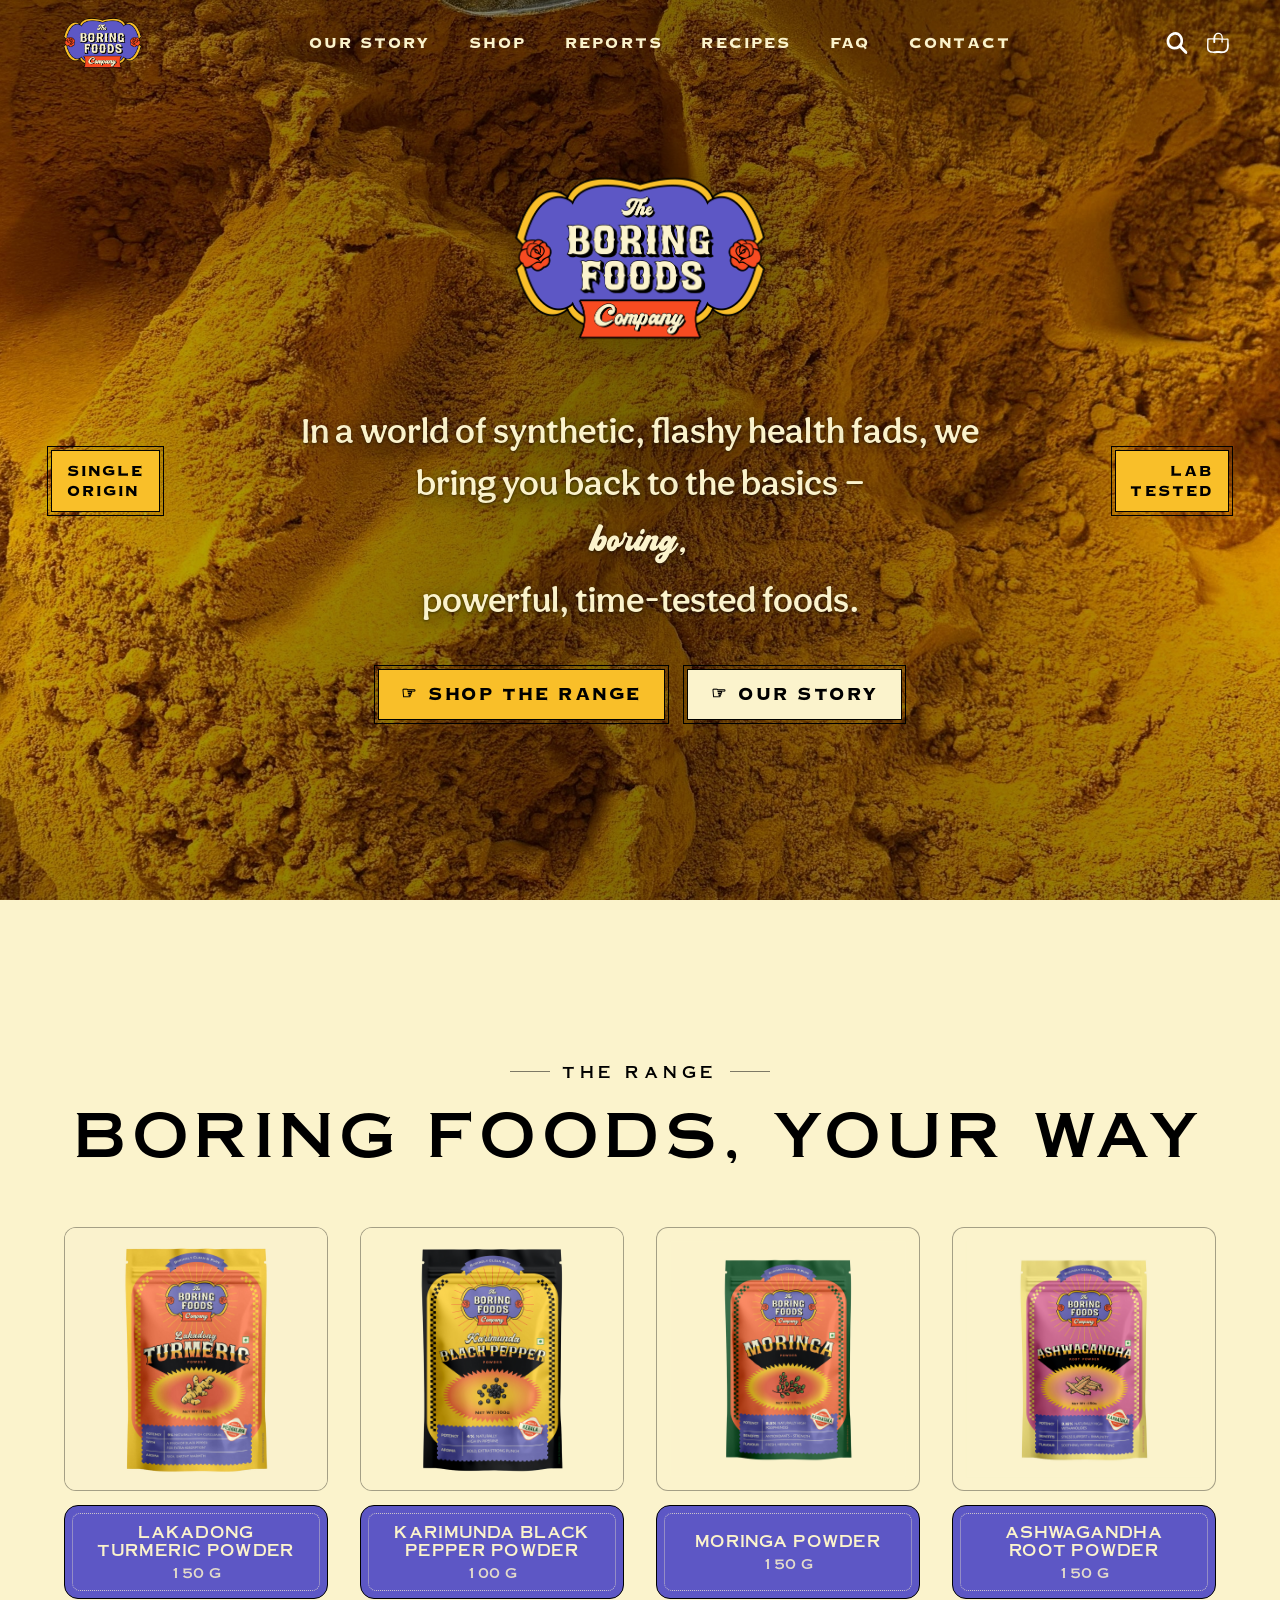
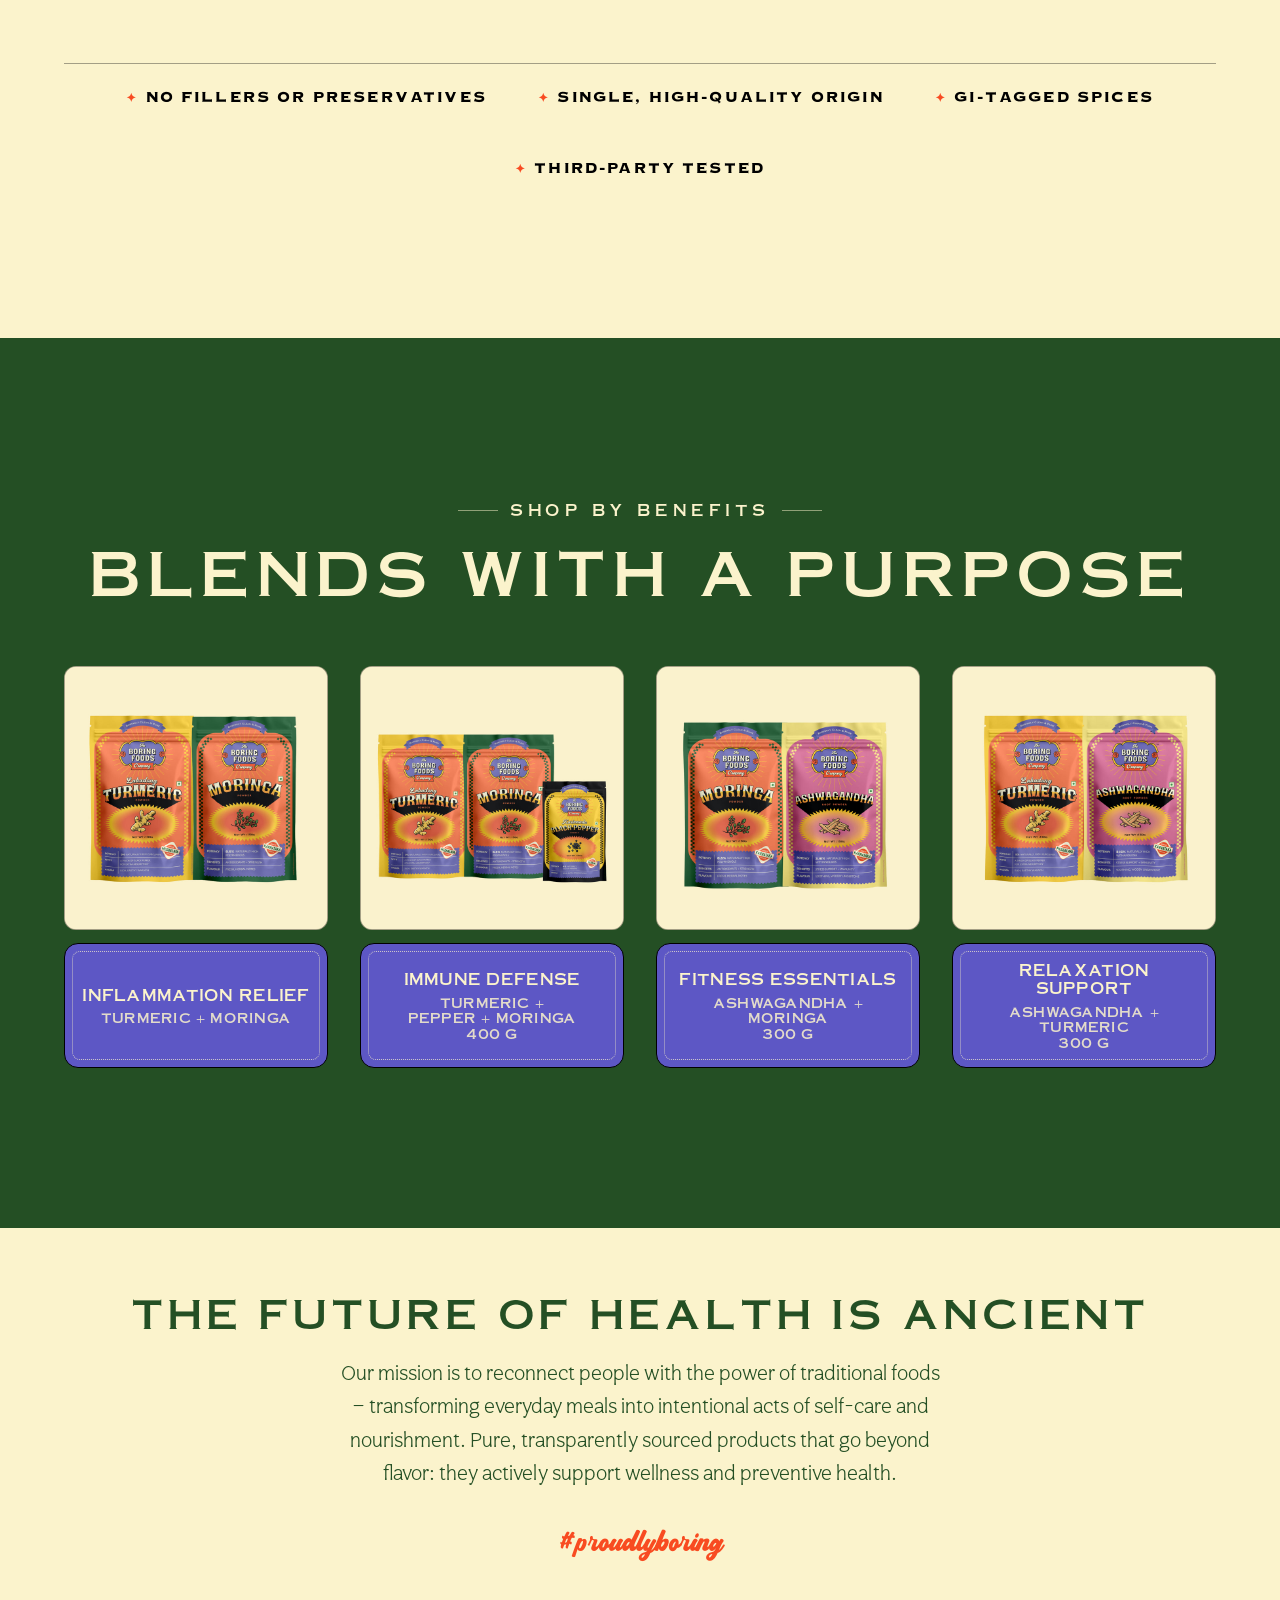
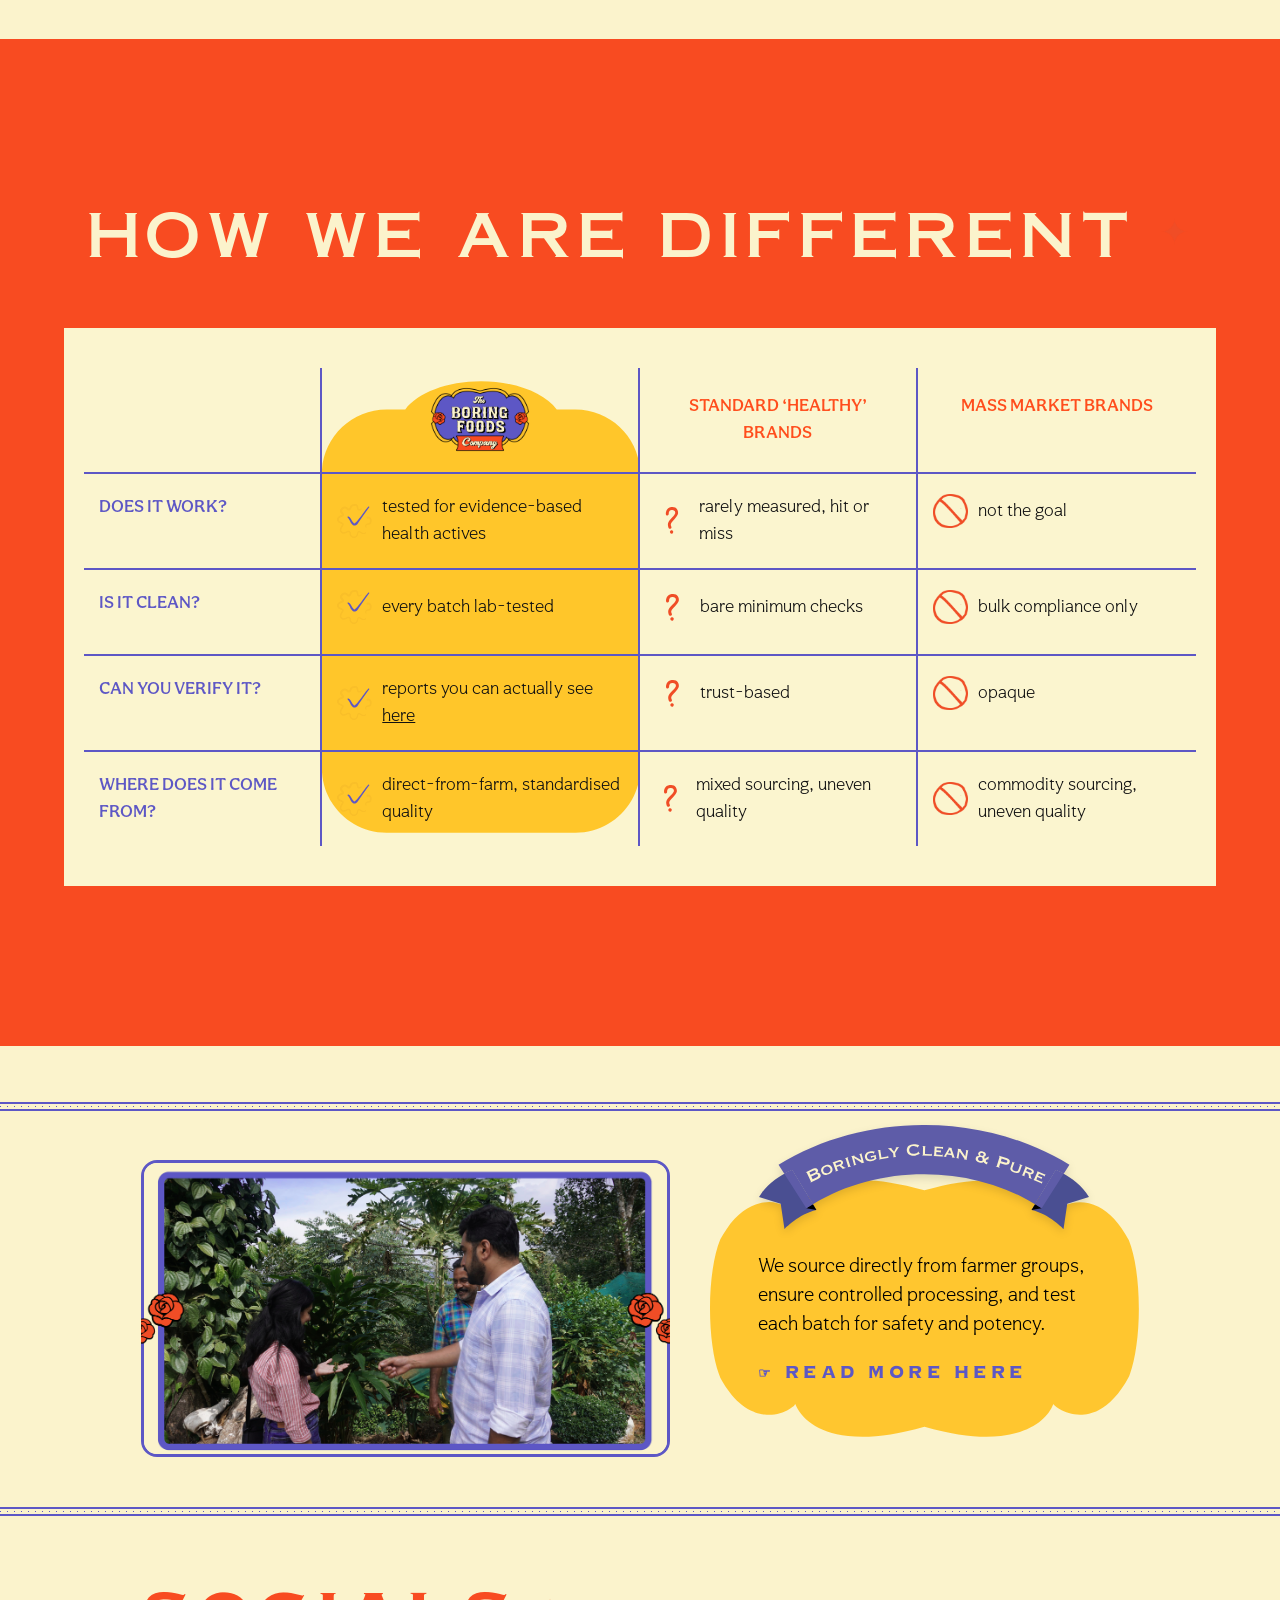
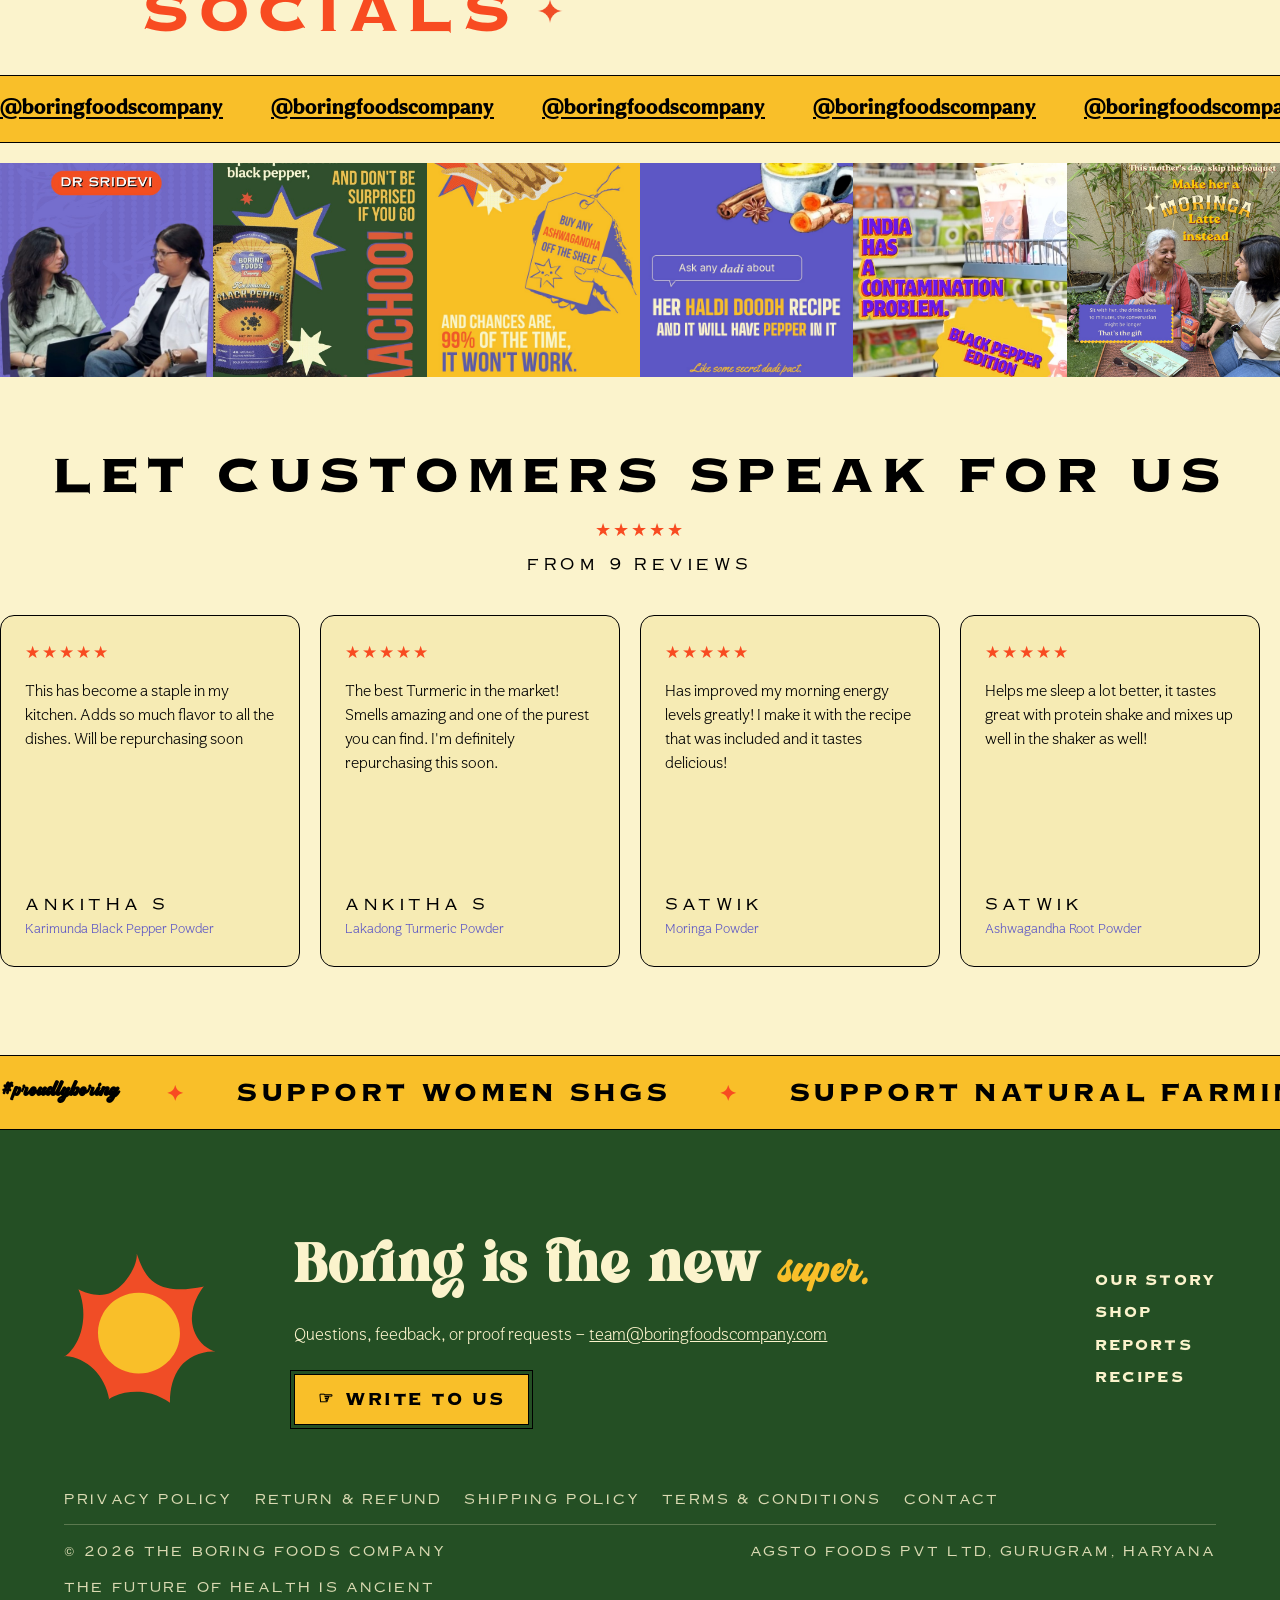
==== commit aea81f30: "feat(site): port live comparison table, redesign product/bundle cards, hand CTAs - Replace the mobil" ====
--- a/site/index.html
+++ b/site/index.html
@@ -61,8 +61,8 @@
       <span class="script">boring,</span> powerful, time-tested foods.
     </p>
     <div class="hero__cta reveal" style="--reveal-delay: 0.7s">
-      <a class="btn" href="#shop">Shop the Range <span class="hand">☞</span></a>
-      <a class="btn btn--light" href="#manifesto">Our Story <span class="hand">☞</span></a>
+      <a class="btn" href="#shop"><span class="hand">☞</span> Shop the Range</a>
+      <a class="btn btn--light" href="#manifesto"><span class="hand">☞</span> Our Story</a>
     </div>
   </section>
 
@@ -76,27 +76,31 @@
       <div class="shop__grid stagger">
         <a class="card" href="product.html">
           <div class="card__media img-reveal"><img src="assets/img/products/turmeric.jpg" alt="Lakadong Turmeric Powder pack and tin" /></div>
-          <h3 class="card__name caps">Lakadong Turmeric Powder</h3>
-          <p class="card__meta">150 g · From Meghalaya</p>
-          <p class="card__price caps">₹ 289</p>
+          <div class="card__label">
+            <h3 class="card__name caps">Lakadong Turmeric Powder</h3>
+            <p class="card__weight caps">150 g</p>
+          </div>
         </a>
         <a class="card" href="https://boringfoodscompany.com/products/black-pepper-powder" target="_blank" rel="noopener">
           <div class="card__media img-reveal"><img src="assets/img/products/black-pepper.png" alt="Karimunda Black Pepper Powder pack" /></div>
-          <h3 class="card__name caps">Karimunda Black Pepper Powder</h3>
-          <p class="card__meta">100 g · From Kerala</p>
-          <p class="card__price caps">₹ 265</p>
+          <div class="card__label">
+            <h3 class="card__name caps">Karimunda Black Pepper Powder</h3>
+            <p class="card__weight caps">100 g</p>
+          </div>
         </a>
         <a class="card" href="https://boringfoodscompany.com/products/moringa-powder" target="_blank" rel="noopener">
           <div class="card__media img-reveal"><img src="assets/img/products/moringa.png" alt="Moringa Powder pack" /></div>
-          <h3 class="card__name caps">Moringa Powder</h3>
-          <p class="card__meta">150 g · Leaf-only, shade dried</p>
-          <p class="card__price caps">₹ 305</p>
+          <div class="card__label">
+            <h3 class="card__name caps">Moringa Powder</h3>
+            <p class="card__weight caps">150 g</p>
+          </div>
         </a>
         <a class="card" href="https://boringfoodscompany.com/products/ashwagandha-powder" target="_blank" rel="noopener">
           <div class="card__media img-reveal"><img src="assets/img/products/ashwagandha.png" alt="Ashwagandha Root Powder pack" /></div>
-          <h3 class="card__name caps">Ashwagandha Root Powder</h3>
-          <p class="card__meta">150 g · Root-only, KSM-grade</p>
-          <p class="card__price caps">₹ 355</p>
+          <div class="card__label">
+            <h3 class="card__name caps">Ashwagandha Root Powder</h3>
+            <p class="card__weight caps">150 g</p>
+          </div>
         </a>
       </div>
       <ul class="shop__assurances reveal" aria-label="Quality assurances">
@@ -118,27 +122,31 @@
       <div class="shop__grid shop__grid--bundles stagger">
         <a class="card card--bundle" href="bundle.html">
           <div class="card__media img-reveal"><img src="assets/img/products/inflammation-relief.jpg" alt="Inflammation Relief bundle" /></div>
-          <h3 class="card__name caps">Inflammation Relief</h3>
-          <p class="card__meta">Turmeric + Moringa</p>
-          <p class="card__price caps">₹ 594</p>
+          <div class="card__label">
+            <h3 class="card__name caps">Inflammation Relief</h3>
+            <p class="card__weight caps">Turmeric + Moringa</p>
+          </div>
         </a>
         <a class="card card--bundle" href="https://boringfoodscompany.com/products/immune-defense" target="_blank" rel="noopener">
           <div class="card__media img-reveal"><img src="assets/img/products/immune-defense.jpg" alt="Immune Defense bundle" /></div>
-          <h3 class="card__name caps">Immune Defense</h3>
-          <p class="card__meta">Turmeric + Pepper + Moringa · 400 g</p>
-          <p class="card__price caps">₹ 859</p>
+          <div class="card__label">
+            <h3 class="card__name caps">Immune Defense</h3>
+            <p class="card__weight caps">Turmeric + Pepper + Moringa<br>400 g</p>
+          </div>
         </a>
         <a class="card card--bundle" href="https://boringfoodscompany.com/products/fitness-essentials" target="_blank" rel="noopener">
           <div class="card__media img-reveal"><img src="assets/img/products/fitness-essentials.jpg" alt="Fitness Essentials bundle" /></div>
-          <h3 class="card__name caps">Fitness Essentials</h3>
-          <p class="card__meta">Ashwagandha + Moringa · 300 g</p>
-          <p class="card__price caps">₹ 660</p>
+          <div class="card__label">
+            <h3 class="card__name caps">Fitness Essentials</h3>
+            <p class="card__weight caps">Ashwagandha + Moringa<br>300 g</p>
+          </div>
         </a>
         <a class="card card--bundle" href="https://boringfoodscompany.com/products/relaxation-support" target="_blank" rel="noopener">
           <div class="card__media img-reveal"><img src="assets/img/products/relaxation-support.jpg" alt="Relaxation Support bundle" /></div>
-          <h3 class="card__name caps">Relaxation Support</h3>
-          <p class="card__meta">Ashwagandha + Turmeric · 300 g</p>
-          <p class="card__price caps">View <span class="hand">☞</span></p>
+          <div class="card__label">
+            <h3 class="card__name caps">Relaxation Support</h3>
+            <p class="card__weight caps">Ashwagandha + Turmeric<br>300 g</p>
+          </div>
         </a>
       </div>
     </div>
@@ -166,51 +174,480 @@
       <div class="chapter__head reveal">
         <h2 class="chapter__title compare__title">How We Are Different <img class="compare__spark" src="assets/img/Spark-1.png" alt="" /></h2>
       </div>
-      <div class="compare-card reveal">
-        <div class="compare__shape" aria-hidden="true">
-          <img src="assets/img/silhouette-mango.svg" alt="" />
+
+      <!-- Comparison table — from boringfoodscompany.com (live). Check, silhouette & logo use local "Icons and elements" pack assets; the ? and no/cross icons (not in the pack) stay on the Shopify CDN. -->
+<section class="comparison-section comparison-section-template--19329484488873__camparision_section_GAVgkk">
+  <div class="comparison-inner">
+    
+
+    <div class="comparison-table-wrapper">
+      
+      
+          <div class="comparison-bg-grid">
+            <div class="comparison-bg-col-2"></div>
+          </div>
+      
+
+      <div class="comparison-table">
+        
+        <div class="cell cell--empty"></div>
+        
+        <div class="cell cell--brand-header">
+          <div class="brand-highlight">
+            
+              <img src="assets/img/logo-web4.png" alt="Our Brand" srcset="assets/img/logo-web4.png 300w" width="300" height="169" loading="lazy" class="brand-logo">
+            
+          </div>
         </div>
-        <div class="compare-wrap">
-        <table class="compare">
-          <thead>
-            <tr>
-              <td class="compare__corner"></td>
-              <th scope="col" class="compare__us compare__us--head"></th>
-              <th scope="col">Standard ‘Healthy’ Brands</th>
-              <th scope="col">Mass Market Brands</th>
-            </tr>
-          </thead>
-          <tbody>
-            <tr>
-              <th scope="row">Does it work?</th>
-              <td class="compare__us"><img class="compare__tick" src="assets/img/check-badge.svg" alt="" aria-hidden="true" /> tested for evidence-based health actives</td>
-              <td><span class="compare__mark compare__mark--maybe" aria-hidden="true">?</span> rarely measured, hit or miss</td>
-              <td><span class="compare__mark compare__mark--no" aria-hidden="true">⊘</span> not the goal</td>
-            </tr>
-            <tr>
-              <th scope="row">Is it clean?</th>
-              <td class="compare__us"><img class="compare__tick" src="assets/img/check-badge.svg" alt="" aria-hidden="true" /> every batch lab-tested</td>
-              <td><span class="compare__mark compare__mark--maybe" aria-hidden="true">?</span> bare minimum checks</td>
-              <td><span class="compare__mark compare__mark--no" aria-hidden="true">⊘</span> bulk compliance only</td>
-            </tr>
-            <tr>
-              <th scope="row">Can you verify it?</th>
-              <td class="compare__us"><img class="compare__tick" src="assets/img/check-badge.svg" alt="" aria-hidden="true" /> reports you can actually see <a href="reports.html">here</a></td>
-              <td><span class="compare__mark compare__mark--maybe" aria-hidden="true">?</span> trust-based</td>
-              <td><span class="compare__mark compare__mark--no" aria-hidden="true">⊘</span> opaque</td>
-            </tr>
-            <tr>
-              <th scope="row">Where does it come from?</th>
-              <td class="compare__us"><img class="compare__tick" src="assets/img/check-badge.svg" alt="" aria-hidden="true" /> direct-from-farm, standardised quality</td>
-              <td><span class="compare__mark compare__mark--maybe" aria-hidden="true">?</span> mixed sourcing, uneven quality</td>
-              <td><span class="compare__mark compare__mark--no" aria-hidden="true">⊘</span> commodity sourcing, uneven quality</td>
-            </tr>
-          </tbody>
-        </table>
+        
+        <div class="cell cell--col-header">
+          STANDARD ‘HEALTHY’ BRANDS
         </div>
-        <img class="compare__logo" src="assets/img/logo-web4.png" alt="The Boring Foods Company" />
-        <div class="compare__deco" aria-hidden="true"></div>
-      </div>
+        
+        <div class="cell cell--col-header">
+          MASS MARKET BRANDS
+        </div>
+
+        
+          
+          <div class="cell cell--feature" >
+            Does it work?
+          </div>
+
+          <div class="cell cell--brand">
+            <span class="icon-wrapper">
+              
+                <img src="assets/img/icons/check.svg" alt="" srcset="assets/img/icons/check.svg 40w" width="40" height="39" loading="lazy" class="icon-img">
+              
+              <p>tested for evidence-based health actives</p>
+            </span>
+          </div>
+
+          <div class="cell">
+            <span class="icon-wrapper">
+              
+                <img src="assets/img/icons/question-mark.svg" alt="" srcset="assets/img/icons/question-mark.svg 40w" width="40" height="68" loading="lazy" class="icon-img">
+              
+              rarely measured, hit or miss
+            </span>
+          </div>
+
+          <div class="cell">
+            <span class="icon-wrapper">
+              
+                <img src="assets/img/icons/no-cross.png" alt="" srcset="assets/img/icons/no-cross.png 40w" width="40" height="39" loading="lazy" class="icon-img">
+              
+              not the goal
+            </span>
+          </div>
+
+        
+          
+          <div class="cell cell--feature" >
+            Is it clean?
+          </div>
+
+          <div class="cell cell--brand">
+            <span class="icon-wrapper">
+              
+                <img src="assets/img/icons/check.svg" alt="" srcset="assets/img/icons/check.svg 40w" width="40" height="39" loading="lazy" class="icon-img">
+              
+              <p>every batch lab-tested</p>
+            </span>
+          </div>
+
+          <div class="cell">
+            <span class="icon-wrapper">
+              
+                <img src="assets/img/icons/question-mark.svg" alt="" srcset="assets/img/icons/question-mark.svg 40w" width="40" height="68" loading="lazy" class="icon-img">
+              
+              bare minimum checks
+            </span>
+          </div>
+
+          <div class="cell">
+            <span class="icon-wrapper">
+              
+                <img src="assets/img/icons/no-cross.png" alt="" srcset="assets/img/icons/no-cross.png 40w" width="40" height="39" loading="lazy" class="icon-img">
+              
+              bulk compliance only
+            </span>
+          </div>
+
+        
+          
+          <div class="cell cell--feature" >
+            Can you verify it?
+          </div>
+
+          <div class="cell cell--brand">
+            <span class="icon-wrapper">
+              
+                <img src="assets/img/icons/check.svg" alt="" srcset="assets/img/icons/check.svg 40w" width="40" height="39" loading="lazy" class="icon-img">
+              
+              <p>reports you can actually see <a href="https://boringfoodscompany.com/pages/reports" title="https://boringfoodscompany.com/pages/reports">here</a></p>
+            </span>
+          </div>
+
+          <div class="cell">
+            <span class="icon-wrapper">
+              
+                <img src="assets/img/icons/question-mark.svg" alt="" srcset="assets/img/icons/question-mark.svg 40w" width="40" height="68" loading="lazy" class="icon-img">
+              
+              trust-based
+            </span>
+          </div>
+
+          <div class="cell">
+            <span class="icon-wrapper">
+              
+                <img src="assets/img/icons/no-cross.png" alt="" srcset="assets/img/icons/no-cross.png 40w" width="40" height="39" loading="lazy" class="icon-img">
+              
+              opaque
+            </span>
+          </div>
+
+        
+          
+          <div class="cell cell--feature" >
+            Where does it come from?
+          </div>
+
+          <div class="cell cell--brand">
+            <span class="icon-wrapper">
+              
+                <img src="assets/img/icons/check.svg" alt="" srcset="assets/img/icons/check.svg 40w" width="40" height="39" loading="lazy" class="icon-img">
+              
+              <p>direct-from-farm, standardised quality</p>
+            </span>
+          </div>
+
+          <div class="cell">
+            <span class="icon-wrapper">
+              
+                <img src="assets/img/icons/question-mark.svg" alt="" srcset="assets/img/icons/question-mark.svg 40w" width="40" height="68" loading="lazy" class="icon-img">
+              
+              mixed sourcing, uneven quality
+            </span>
+          </div>
+
+          <div class="cell">
+            <span class="icon-wrapper">
+              
+                <img src="assets/img/icons/no-cross.png" alt="" srcset="assets/img/icons/no-cross.png 40w" width="40" height="39" loading="lazy" class="icon-img">
+              
+              commodity sourcing, uneven quality
+            </span>
+          </div>
+
+        
+
+      </div>
+    </div>
+  </div>
+</section>
+
+<style>
+  /* ===============================
+     SECTION VARIABLES (Scoped)
+     =============================== */
+     
+  .comparison-section-template--19329484488873__camparision_section_GAVgkk {
+    --bg-cream: #fbf5cf;
+    --grid-purple: #5d57c5;
+    --brand-yellow: rgba(0,0,0,0);
+    --text-orange: #ff4d1c;
+    --text-purple: #5d57c5;
+    --text-dark: #111111;
+    
+    background: var(--bg-cream);
+    padding: 40px 20px;
+    font-family: system-ui, -apple-system, BlinkMacSystemFont, "Segoe UI", sans-serif;
+  }
+
+  .comparison-section-template--19329484488873__camparision_section_GAVgkk .comparison-inner {
+    max-width: 1140px;
+    margin: auto;
+  }
+
+  .comparison-section-template--19329484488873__camparision_section_GAVgkk .comparison-heading {
+    font-size: 34px;
+    font-weight: 800;
+    color: var(--text-orange);
+    letter-spacing: .08em;
+    margin-bottom: 60px;
+  }
+
+  /* ===============================
+     LAYOUT & BACKGROUND
+     =============================== */
+.comparison-table-wrapper {
+  position: relative;
+  overflow-x: scroll;     /* 👈 always show scrollbar */
+  overflow-y: hidden;
+  -webkit-overflow-scrolling: touch;
+}
+.comparison-table-wrapper::-webkit-scrollbar {
+  height: 10px;
+}
+
+.comparison-table-wrapper::-webkit-scrollbar-track {
+  background: #eee;
+  border-radius: 10px;
+}
+
+.comparison-table-wrapper::-webkit-scrollbar-thumb {
+  background-color: #6a6af0; /* grid purple */
+  border-radius: 10px;
+}
+
+
+  /* Overlay grid (mirrors table columns) */
+.comparison-bg-grid {
+  position: absolute;
+  inset: 0;
+  display: grid;
+  grid-template-columns: 1.2fr 1.6fr 1.4fr 1.4fr;
+  z-index: 0;
+  pointer-events: none;
+}
+
+/* SINGLE background for column 2 */
+.comparison-bg-col-2 {
+  grid-column: 2 / 3;
+
+  /* the color you want INSIDE the shape */
+  background-color: rgb(255, 198, 42);
+
+  /* MASK (this is what cuts the shape) */
+  -webkit-mask-image: url("data:image/svg+xml,%3Csvg%20xmlns%3D%27http%3A%2F%2Fwww.w3.org%2F2000%2Fsvg%27%20width%3D%27412%27%20height%3D%27585%27%20viewBox%3D%270%200%20412%20585%27%3E%3Cpath%20d%3D%27M412%20120.204V501.257C412%20547.507%20374.517%20585%20328.281%20585H83.7071C37.4826%20585%200%20547.507%200%20501.257V120.204C0%2073.9541%2037.4826%2036.4609%2083.7071%2036.4609H107.94C123.918%2015.0566%20161.804%200%20206%200C250.196%200%20288.07%2015.0566%20304.048%2036.4609H328.281C374.517%2036.4609%20412%2073.9541%20412%20120.204Z%27%20fill%3D%27%23000%27%2F%3E%3C%2Fsvg%3E");
+  -webkit-mask-repeat: no-repeat;
+  -webkit-mask-position: center;
+  -webkit-mask-size: contain;
+
+  mask-image: url("data:image/svg+xml,%3Csvg%20xmlns%3D%27http%3A%2F%2Fwww.w3.org%2F2000%2Fsvg%27%20width%3D%27412%27%20height%3D%27585%27%20viewBox%3D%270%200%20412%20585%27%3E%3Cpath%20d%3D%27M412%20120.204V501.257C412%20547.507%20374.517%20585%20328.281%20585H83.7071C37.4826%20585%200%20547.507%200%20501.257V120.204C0%2073.9541%2037.4826%2036.4609%2083.7071%2036.4609H107.94C123.918%2015.0566%20161.804%200%20206%200C250.196%200%20288.07%2015.0566%20304.048%2036.4609H328.281C374.517%2036.4609%20412%2073.9541%20412%20120.204Z%27%20fill%3D%27%23000%27%2F%3E%3C%2Fsvg%3E");
+  mask-repeat: no-repeat;
+  mask-position: center;
+  mask-size: contain;
+}
+
+  /* Single background image positioned absolutely behind column 2 */
+  .brand-column-bg {
+    position: absolute;
+    top: 0;
+    bottom: 0;
+    left: 30%; /* Align with the 1.6fr column roughly - fine tune if needed */
+    width: 30%; 
+    background-repeat: no-repeat;
+    background-position: center;
+    background-size: 100% 100%; /* Stretch to fill height */
+    pointer-events: none;
+    z-index: 0;
+  }
+  
+  /* Precision grid alignment */
+  .comparison-table {
+    display: grid;
+    /* 4 Columns: Feature | Brand | Standard | Mass */
+    grid-template-columns: 1.2fr 1.6fr 1.4fr 1.4fr;
+    position: relative;
+    z-index: 1;
+  }
+
+  /* ===============================
+     CELLS & BORDERS
+     =============================== */
+  .cell {
+    padding: 20px 15px;
+    font-size: 18px;
+    color: var(--text-dark);
+    line-height: 1.5;
+    font-family: Aesthet-Nova-Light !important;
+    
+    /* Internal borders only */
+    border-right: 2px solid var(--grid-purple);
+    border-bottom: 2px solid var(--grid-purple);
+  }
+
+  /* Remove right border on the last column (4th column) */
+  .cell:nth-child(4n) {
+    border-right: none;
+  }
+
+  /* Remove bottom border on the last row (last 4 cells) */
+  .comparison-table > .cell:nth-last-child(-n + 4) {
+    border-bottom: none;
+  }
+
+  /* ===============================
+     HEADER STYLES
+     =============================== */
+  .cell--col-header {
+    text-align: center;
+    font-weight: 700;
+    color: var(--text-orange);
+    text-transform: uppercase;
+    font-size: 18px;
+    font-family: Aesthet-Nova !important;
+    padding:25px 25px;
+  }
+
+  .cell--feature {
+    font-weight: 700;
+    color: var(--text-purple);
+    text-transform: uppercase;
+    font-size: 18px;
+    font-family: Aesthet-Nova !important;
+  }
+
+  .cell--brand {
+    /* Fallback color if image fails to load */
+    background: var(--brand-yellow); 
+    
+  }
+
+  /* ===============================
+     BRAND LOGO ALIGNMENT (FIXED)
+     =============================== */
+  .cell--brand-header {
+    display: flex;
+    align-items: center;
+    justify-content: center;
+    padding: 0;
+  }
+
+  .brand-highlight {
+    display: flex;
+    align-items: center;
+    justify-content: center;
+    width: 100%;
+    height: 100%;
+  }
+
+  /* Enforce max width and prevent stretching */
+  .brand-logo {
+    max-width: 130px;
+    width: 100%;
+    height: auto;
+    object-fit: contain;
+    display: block;
+  }
+
+  /* ===============================
+     ICON STYLES
+     =============================== */
+  .icon-wrapper {
+    display: inline-flex;
+    gap: 10px;
+    align-items: center;
+  }
+  
+  .icon-img {
+    width: 35px; 
+    height: 35px;
+    object-fit: contain;
+    display: block;
+  }
+
+
+  @media (max-width: 768px) {
+
+  /* Enable horizontal scroll */
+  .comparison-table {
+    min-width: 720px;
+  }
+  .cell.cell--empty {
+    position: sticky;
+    left: 0;
+    z-index: 3;
+    background: var(--bg-cream);
+    box-shadow: 2px 0 5px rgba(0, 0, 0, 0.08);
+  }
+
+  /* Sticky feature column (like Product column) */
+  .cell--feature {
+    position: sticky;
+    left: 0;
+    z-index: 3;
+    background: var(--bg-cream);
+    box-shadow: 2px 0 5px rgba(0,0,0,0.08);
+  }
+
+  /* Header row sticky */
+  .cell--col-header,
+  .cell--brand-header {
+    position: sticky;
+    top: 0;
+    z-index: 2;
+  }
+
+  /* Reduce padding & font sizes */
+  .cell {
+    padding: 12px 10px;
+    font-size: 13px;
+  }
+
+  .cell--feature {
+    font-size: 14px;
+    font-weight: 700;
+  }
+
+  .cell--col-header {
+    font-size: 14px;
+    padding: 14px 10px;
+  }
+
+  /* Icon sizing */
+  .icon-img {
+    width: 22px;
+    height: 22px;
+  }
+
+.comparison-bg-grid {
+    display: grid;
+    min-width: 640px;
+  }
+
+  /* Make the cloud stretch vertically like desktop */
+  .comparison-bg-col-2 {
+    background-color: rgb(255, 198, 42);
+
+    /* Force full-height cloud */
+    -webkit-mask-size: 120% 100%;
+    mask-size: 120% 100%;
+
+    -webkit-mask-position: center top;
+    mask-position: center top;
+  }
+
+}
+@media (max-width: 500px) {
+
+  .comparison-table {
+    min-width: 640px;
+  }
+
+  .cell {
+    font-size: 12px;
+    padding: 10px 8px;
+  }
+
+  .cell--feature {
+    font-size: 13px;
+  }
+
+  .icon-img {
+    width: 18px;
+    height: 18px;
+  }
+
+  .brand-logo {
+    max-width: 90px;
+  }
+}
+
+
+</style>
     </div>
   </section>
 
@@ -228,7 +665,7 @@
         <div class="bc__badge"><img src="assets/img/boringly-badge.svg" alt="Boringly Clean &amp; Pure" /></div>
         <div class="bc__content">
           <p class="bc__body">We source directly from farmer groups, ensure controlled processing, and test each batch for safety and potency.</p>
-          <a class="bc__link" href="reports.html">Read more here <span class="hand">☞</span></a>
+          <a class="bc__link" href="reports.html"><span class="hand">☞</span> Read more here</a>
         </div>
       </div>
     </div>
@@ -354,7 +791,7 @@
             <a href="mailto:team@boringfoodscompany.com">team@boringfoodscompany.com</a>
           </p>
           <p style="margin-top: 1.5rem">
-            <a class="btn" href="mailto:team@boringfoodscompany.com">Write to Us <span class="hand">☞</span></a>
+            <a class="btn" href="mailto:team@boringfoodscompany.com"><span class="hand">☞</span> Write to Us</a>
           </p>
         </div>
         <nav class="footer__nav" aria-label="Footer">
--- a/site/css/tokens.css
+++ b/site/css/tokens.css
@@ -21,6 +21,27 @@
   font-family: 'Aesthet Nova';
   src: url('../assets/fonts/AesthetNova-Black.otf') format('opentype');
   font-weight: 900;
+  font-display: swap;
+}
+/* Aliases for production-imported CSS that references the hyphenated family
+   names (e.g. the live comparison section, about-import.css). Map them to the
+   same Aesthet Nova files so copied-verbatim CSS renders correctly here. */
+@font-face {
+  font-family: 'Aesthet-Nova-Light';
+  src: url('../assets/fonts/AesthetNova-Light.otf') format('opentype');
+  font-weight: 300;
+  font-display: swap;
+}
+@font-face {
+  font-family: 'Aesthet-Nova';
+  src: url('../assets/fonts/AesthetNova-Medium.otf') format('opentype');
+  font-weight: 400 700;
+  font-display: swap;
+}
+@font-face {
+  font-family: 'Aesthet-Nova-Medium';
+  src: url('../assets/fonts/AesthetNova-Medium.otf') format('opentype');
+  font-weight: 500;
   font-display: swap;
 }
 /* Primary 02 — Copperplate: H1/H2, captions, CTAs, numbers (~15%) */
--- a/site/css/main.css
+++ b/site/css/main.css
@@ -551,85 +551,104 @@
   padding: clamp(1.25rem, 3vw, 2.75rem);
 }
 /* Brand silhouette + logo placed via the cloud-placer tool (percentages of the card). */
+/* Mango silhouette + logo float behind the card grid, centred on the gap so the
+   yellow shape tints through the (transparent) question cards — matches the look
+   of the production site's mobile comparison. */
 .compare__shape {
   position: absolute;
-  left: 24.01%;
-  top: 4.13%;
-  width: 24.34%;
-  height: 90.88%;
+  left: 50%;
+  top: 5%;
+  transform: translateX(-50%);
+  width: 26%;
+  height: 90%;
   z-index: -1;
+  opacity: 0.85;
   pointer-events: none;
 }
 .compare__shape img { width: 100%; height: 100%; display: block; }
 .compare__logo {
   position: absolute;
-  left: 31.48%;
-  top: 8.26%;
-  width: 9.32%;
-  height: 9.29%;
-  z-index: 2;
+  left: 50%;
+  top: 5.5%;
+  transform: translateX(-50%);
+  width: 11%;
+  z-index: 0;
   pointer-events: none;
 }
 .compare__spark { height: 0.7em; width: auto; }
-.compare-wrap { max-width: 72rem; margin: var(--space-4) auto 0; overflow-x: auto; }
-.compare-card .compare-wrap { max-width: none; margin: 0; }
-.compare-card .compare__deco { max-width: none; margin: var(--space-3) auto 0; }
-.compare {
-  width: 100%;
-  min-width: 600px;
-  border-collapse: separate;
-  border-spacing: 0;
+
+/* Question cards — one card per question, three brand rows inside. Stacks
+   gracefully (1-up on mobile, 2-up on wider screens) instead of a wide table. */
+.compare-cards {
+  display: grid;
+  grid-template-columns: repeat(2, 1fr);
+  gap: clamp(1rem, 2.5vw, 1.75rem);
+  margin-top: var(--space-3);
+}
+.qcard {
+  display: flex;
+  flex-direction: column;
+  background: transparent;
+  border: var(--line);
+  border-radius: 16px;
+  padding: clamp(1.1rem, 2.2vw, 1.6rem);
+}
+.qcard__q {
+  font-family: var(--font-display);
+  font-weight: 700;
+  letter-spacing: var(--tracking-caps);
+  text-transform: uppercase;
+  font-size: var(--text-lg);
+  color: var(--neem-green);
+  text-align: center;
+  overflow-wrap: break-word;
+  hyphens: auto;
+}
+.qcard__rule {
+  display: block;
+  height: 1.5px;
+  margin: 0.85rem 0 0.4rem;
+  background: rgba(93, 87, 197, 0.4);
+}
+.qrow {
+  display: grid;
+  grid-template-columns: minmax(6.5rem, 8.5rem) 1fr;
+  gap: 0.6rem 0.9rem;
+  align-items: start;
+  padding: 0.9rem 0;
+  border-bottom: 1.5px solid rgba(93, 87, 197, 0.22);
+}
+.qrow:last-child { border-bottom: none; padding-bottom: 0; }
+.qrow__brand {
+  font-family: var(--font-display);
+  font-weight: 700;
+  letter-spacing: var(--tracking-caps);
+  text-transform: uppercase;
+  font-size: var(--text-sm);
+  line-height: 1.35;
+  color: var(--neem-green);
+}
+.qrow__brand--other { color: var(--ripe-orange); }
+.qrow__verdict {
   font-family: var(--font-body);
-}
-.compare th,
-.compare td {
-  padding: 1.3rem 1.4rem;
-  text-align: left;
-  vertical-align: top;
-  border-bottom: 1.5px solid rgba(93, 87, 197, 0.3);
-  font-size: var(--text-lg);
+  font-size: var(--text-base);
   line-height: 1.5;
-}
-.compare thead th {
-  font-family: var(--font-display);
-  font-weight: 700;
-  letter-spacing: var(--tracking-caps);
-  text-transform: uppercase;
-  font-size: var(--text-sm);
+  color: var(--kohl-black);
+}
+.qrow__mark {
+  font-family: var(--font-display);
+  font-weight: 700;
+  font-size: 1.2em;
+  margin-right: 0.5rem;
   color: var(--ripe-orange);
-  vertical-align: middle;
-}
-.compare tbody th[scope="row"] {
-  font-family: var(--font-display);
-  font-weight: 700;
-  letter-spacing: var(--tracking-caps);
-  text-transform: uppercase;
-  font-size: var(--text-base);
-  color: var(--indian-blue);
-  width: 22%;
-}
-.compare tbody tr:last-child th,
-.compare tbody tr:last-child td { border-bottom: none; }
-.compare__us {
-  color: var(--kohl-black);
-  border-left: 1.5px solid rgba(93, 87, 197, 0.3);
-  border-right: 1.5px solid rgba(93, 87, 197, 0.3);
-}
-.compare__us--head {
-  min-height: 130px;
-  padding: 0;
-}
-.compare__mark { font-family: var(--font-display); font-weight: 700; font-size: 1.2em; margin-right: 0.55rem; }
-.compare__mark--maybe,
-.compare__mark--no { color: var(--ripe-orange); }
-.compare__tick {
-  width: 1.85em;
-  height: 1.85em;
-  flex: 0 0 auto;
-  margin-right: 0.6rem;
-  vertical-align: -0.5em;
-}
-.compare a { color: var(--indian-blue); text-decoration: underline; text-underline-offset: 2px; }
+}
+.qrow__tick {
+  width: 1.6em;
+  height: 1.6em;
+  margin-right: 0.5rem;
+  vertical-align: -0.45em;
+}
+.qrow__verdict a { color: var(--indian-blue); text-decoration: underline; text-underline-offset: 2px; }
 .compare__deco {
   max-width: 72rem;
   margin: var(--space-4) auto 0;
@@ -638,49 +657,11 @@
   border-bottom: 1.5px solid var(--indian-blue);
   background: repeating-linear-gradient(90deg, var(--indian-blue) 0 7px, transparent 7px 14px);
 }
-/* Mobile: the 4-column table can't fit — restack each row as a labelled card */
-@media (max-width: 640px) {
-  .compare-wrap { overflow-x: visible; }
-  .compare { min-width: 0; width: 100%; }
-  .compare thead { display: none; }
-  .compare, .compare tbody, .compare tr, .compare th, .compare td { display: block; width: auto; }
-  .compare tbody tr {
-    border: var(--line);
-    border-radius: 12px;
-    margin-bottom: 1rem;
-    padding: 0.2rem 1rem 0.7rem;
-    background: rgba(255, 255, 255, 0.35);
-  }
-  .compare tbody tr:last-child { margin-bottom: 0; }
-  .compare tbody th[scope="row"] {
-    width: auto;
-    font-size: var(--text-lg);
-    color: var(--neem-green);
-    padding: 0.7rem 0 0.6rem;
-    border-bottom: 1.5px solid rgba(93, 87, 197, 0.3);
-  }
-  .compare td {
-    border: none;
-    font-size: var(--text-base);
-    padding: 0.6rem 0 0;
-    display: flex;
-    gap: 0.6rem;
-    align-items: baseline;
-  }
-  .compare__us { border-left: none; border-right: none; }
-  .compare td::before {
-    flex: 0 0 7.5rem;
-    font-family: var(--font-display);
-    font-weight: 700;
-    letter-spacing: var(--tracking-caps);
-    text-transform: uppercase;
-    font-size: var(--text-xs);
-    color: var(--ripe-orange);
-    line-height: 1.3;
-  }
-  .compare td.compare__us::before { content: "The Boring Foods Co"; color: var(--neem-green); }
-  .compare td:nth-of-type(2)::before { content: "Standard ‘Healthy’ Brands"; }
-  .compare td:nth-of-type(3)::before { content: "Mass Market Brands"; }
+@media (max-width: 700px) {
+  .compare-cards { grid-template-columns: 1fr; }
+  .compare-card { padding: 1.1rem 0.9rem; }
+  .compare__shape { width: 60%; opacity: 0.5; }
+  .compare__logo { width: 24%; }
 }
 
 /* ==========================================================================
@@ -724,25 +705,29 @@
    ========================================================================== */
 .shop__grid {
   display: grid;
-  grid-template-columns: repeat(4, 1fr);
+  grid-template-columns: repeat(4, minmax(0, 1fr));
   gap: clamp(1rem, 2.5vw, 2rem);
 }
+/* Product / bundle card: square photo on top, a framed Indian-blue label below
+   (name + weight) with an inset dotted border — mirrors the production site and
+   keeps every cell the same shape so the 2-up mobile grid stays tidy. */
 .card {
   display: flex;
   flex-direction: column;
+  gap: 0.85rem;
+  height: 100%;
   color: var(--kohl-black);
   text-decoration: none;
-  background: var(--kulfi-malai);
-  border: var(--line);
-  padding: 0.9rem 0.9rem 1.3rem;
-  transition: transform 0.35s var(--ease-out), box-shadow 0.35s var(--ease-out);
-}
-.card:hover { transform: translate(-3px, -3px); box-shadow: 6px 6px 0 var(--kohl-black); }
+  transition: transform 0.35s var(--ease-out);
+}
+.card:hover { transform: translateY(-4px); }
 .card__media {
+  flex: 0 0 auto;
   overflow: hidden;
   border: var(--line-thin);
+  border-radius: 12px;
   aspect-ratio: 1;
-  margin-bottom: 1.1rem;
+  background: var(--kulfi-malai);
 }
 .card__media img {
   width: 100%;
@@ -750,23 +735,57 @@
   object-fit: cover;
   transition: transform 0.8s var(--ease-out);
 }
-.card:hover .card__media img { transform: scale(1.06); }
+.card:hover .card__media img { transform: scale(1.05); }
+.card__label {
+  position: relative;
+  flex: 1 1 auto;
+  display: flex;
+  flex-direction: column;
+  align-items: stretch;
+  justify-content: center;
+  gap: 0.4rem;
+  text-align: center;
+  background: var(--indian-blue);
+  color: var(--kulfi-malai);
+  border: var(--line);
+  border-radius: 14px;
+  padding: 1.05rem 0.95rem;
+  transition: box-shadow 0.35s var(--ease-out);
+}
+.card__label::before {
+  content: "";
+  position: absolute;
+  inset: 7px;
+  border: 1.6px dotted rgba(251, 243, 204, 0.7);
+  border-radius: 8px;
+  pointer-events: none;
+}
+.card:hover .card__label { box-shadow: 5px 5px 0 var(--kohl-black); }
 .card__name {
+  font-size: var(--text-sm);
+  line-height: 1.3;
+  /* anywhere (not break-word) so long caps words like ASHWAGANDHA shrink the
+     intrinsic min-width and wrap inside the card instead of spilling out —
+     holds even if a browser min-font-size / zoom enlarges the label text.
+     Tight tracking + balanced wrapping keep multi-line titles compact and even
+     rather than one word per line. */
+  min-width: 0;
+  max-width: 100%;
+  overflow-wrap: anywhere;
+  word-break: break-word;
+  letter-spacing: 0.02em;
+  text-wrap: balance;
+}
+.card__weight {
   font-size: var(--text-xs);
-  font-weight: 700;
-  line-height: 1.5;
-  min-height: 2.6em;
-}
-.card__meta { font-size: var(--text-sm); opacity: 0.75; margin-top: 0.3rem; }
-.card__price {
-  margin-top: auto;
-  padding-top: 0.9rem;
-  font-weight: 700;
-  font-size: var(--text-base);
-  color: var(--ripe-orange);
-}
-.card--bundle .card__price { color: var(--neem-green); }
-.chapter--green .card { border-color: var(--kohl-black); }
+  line-height: 1.3;
+  letter-spacing: 0.02em;
+  text-wrap: balance;
+  min-width: 0;
+  max-width: 100%;
+  overflow-wrap: anywhere;
+  opacity: 0.85;
+}
 
 .shop__assurances {
   list-style: none;
@@ -874,13 +893,20 @@
 }
 
 @media (max-width: 1024px) {
-  .shop__grid { grid-template-columns: repeat(2, 1fr); }
+  .shop__grid { grid-template-columns: repeat(2, minmax(0, 1fr)); }
 }
 @media (max-width: 540px) {
-  .shop__grid { grid-template-columns: 1fr; }
+  /* Keep products & bundles 2-up at 375px so the whole range is visible without long scrolling */
+  .shop__grid { grid-template-columns: repeat(2, minmax(0, 1fr)); gap: 0.85rem; }
+  .card { gap: 0.6rem; }
+  .card__label { padding: 0.85rem 0.6rem; }
+  .card__label::before { inset: 6px; }
+  /* Narrow 2-up cards: shrink the wide Copperplate labels so long names
+     (ASHWAGANDHA, KARIMUNDA, INFLAMMATION) wrap at word boundaries instead of
+     breaking mid-word. */
+  .card__name { font-size: 12px; letter-spacing: 0; }
+  .card__weight { font-size: 10.5px; letter-spacing: 0; }
   .hero__meta { display: none; }
-  /* Mobile legibility: lift product names off the 12px floor */
-  .card__name { font-size: var(--text-sm); }
   /* Footer meta: tighter tracking + centered so it stops breaking mid-phrase at ~360px */
   .footer__bottom { letter-spacing: 0.08em; justify-content: center; text-align: center; }
 }
@@ -1112,3 +1138,325 @@
 @media (max-width: 480px) {
   .review-card { flex-basis: 80vw; }
 }
+
+/* ==========================================================================
+   Storefront UI — Search overlay + Cart drawer  (HOLLOW / design reference)
+   --------------------------------------------------------------------------
+   Self-contained, brand-styled, NON-FUNCTIONAL shells. Injected by main.js on
+   every page. Intended to be replaced by Horizon's native search + cart drawer
+   when the static design is ported into the Shopify theme — so nothing here
+   talks to a backend. Namespaced `.sf-` to stay isolated from page styles.
+   ========================================================================== */
+
+/* Shared backdrop behind whichever panel is open */
+.sf-scrim {
+  position: fixed;
+  inset: 0;
+  z-index: 140;
+  background: rgba(0, 0, 0, 0.5);
+  opacity: 0;
+  visibility: hidden;
+  transition: opacity 0.45s var(--ease-out), visibility 0s linear 0.45s;
+}
+body.sf-open .sf-scrim { opacity: 1; visibility: visible; transition-delay: 0s; }
+body.sf-open { overflow: hidden; } /* lock background scroll while a panel is open */
+
+/* Cart count badge on the nav cart icon */
+.sf-badge {
+  position: absolute;
+  top: -7px; right: -9px;
+  min-width: 18px; height: 18px;
+  padding: 0 4px;
+  display: inline-flex;
+  align-items: center;
+  justify-content: center;
+  font-family: var(--font-display);
+  font-weight: 700;
+  font-size: 10px;
+  line-height: 1;
+  color: var(--kulfi-malai);
+  background: var(--ripe-orange);
+  border: 1.5px solid var(--kohl-black);
+  border-radius: 999px;
+  pointer-events: none;
+}
+.sf-badge[hidden] { display: none; }
+/* nav icon links become positioning contexts for the badge */
+.nav__cta .nav__icon-link { position: relative; }
+
+/* Generic close button shared by both panels (≥44px touch target) */
+.sf-close {
+  appearance: none;
+  background: none;
+  border: none;
+  cursor: pointer;
+  width: 44px; height: 44px;
+  display: inline-flex;
+  align-items: center;
+  justify-content: center;
+  color: var(--kohl-black);
+  border-radius: 50%;
+  transition: background 0.2s, transform 0.2s var(--ease-out);
+}
+.sf-close::before { content: '\00d7'; font-size: 1.9rem; line-height: 1; }
+.sf-close:hover { background: rgba(0, 0, 0, 0.07); transform: rotate(90deg); }
+
+/* --------------------------------------------------------------------------
+   Search — full-width sheet that slides down from the top
+   -------------------------------------------------------------------------- */
+.sf-search {
+  position: fixed;
+  top: 0; left: 0; right: 0;
+  z-index: 150;
+  background: var(--kulfi-malai);
+  color: var(--kohl-black);
+  border-bottom: var(--line);
+  padding: clamp(1.25rem, 4vw, 2.25rem) var(--gutter) clamp(2rem, 5vw, 3rem);
+  transform: translateY(-100%);
+  transition: transform 0.5s var(--ease-out);
+}
+body.sf-search-open .sf-search { transform: translateY(0); }
+.sf-search__inner { max-width: 64rem; margin: 0 auto; }
+.sf-search__top {
+  display: flex;
+  align-items: center;
+  justify-content: space-between;
+  gap: 1rem;
+  margin-bottom: clamp(1.25rem, 4vw, 2rem);
+}
+.sf-search__title {
+  font-family: var(--font-display);
+  font-weight: 700;
+  font-size: var(--text-xs);
+  letter-spacing: var(--tracking-wide);
+  text-transform: uppercase;
+  margin: 0;
+}
+.sf-search__field {
+  display: flex;
+  align-items: center;
+  gap: 0.85rem;
+  border-bottom: var(--line);
+  padding-bottom: 0.65rem;
+}
+.sf-search__field img { width: 24px; height: 24px; opacity: 0.75; flex: none; }
+.sf-search__input {
+  flex: 1 1 auto;
+  min-width: 0;
+  border: none;
+  background: none;
+  outline: none;
+  font-family: var(--font-body);
+  font-weight: 500;
+  /* ≥16px input prevents iOS zoom-on-focus */
+  font-size: clamp(1.25rem, 1rem + 2vw, 2rem);
+  color: var(--kohl-black);
+  padding: 0.1em 0;
+}
+.sf-search__input::placeholder { color: rgba(0, 0, 0, 0.4); }
+.sf-search__hint {
+  margin: clamp(1.5rem, 4vw, 2.25rem) 0 0.9rem;
+  font-family: var(--font-display);
+  font-weight: 700;
+  font-size: var(--text-xs);
+  letter-spacing: var(--tracking-caps);
+  text-transform: uppercase;
+  color: var(--neem-green);
+}
+.sf-search__chips { display: flex; flex-wrap: wrap; gap: 0.6rem; }
+.sf-chip {
+  appearance: none;
+  cursor: pointer;
+  display: inline-flex;
+  align-items: center;
+  font-family: var(--font-display);
+  font-weight: 400;
+  font-size: var(--text-xs);
+  letter-spacing: var(--tracking-caps);
+  text-transform: uppercase;
+  color: var(--kohl-black);
+  background: transparent;
+  border: var(--line-thin);
+  border-radius: 999px;
+  padding: 0.55em 1.1em;
+  transition: background 0.2s, color 0.2s, border-color 0.2s;
+}
+.sf-chip:hover { background: var(--neem-green); color: var(--kulfi-malai); border-color: var(--neem-green); }
+.sf-search__empty {
+  margin-top: clamp(1.5rem, 4vw, 2.25rem);
+  font-family: var(--font-charm);
+  font-size: var(--text-lg);
+  color: var(--ink-soft);
+}
+.sf-search__empty .hand { font-style: normal; }
+
+/* --------------------------------------------------------------------------
+   Cart — drawer that slides in from the right
+   -------------------------------------------------------------------------- */
+.sf-cart {
+  position: fixed;
+  top: 0; right: 0; bottom: 0;
+  z-index: 150;
+  width: min(420px, 100%);
+  background: var(--kulfi-malai);
+  color: var(--kohl-black);
+  border-left: var(--line);
+  display: flex;
+  flex-direction: column;
+  transform: translateX(100%);
+  transition: transform 0.5s var(--ease-out);
+}
+body.sf-cart-open .sf-cart { transform: translateX(0); }
+.sf-cart__head {
+  display: flex;
+  align-items: center;
+  justify-content: space-between;
+  gap: 1rem;
+  padding: 1rem 1rem 1rem 1.5rem;
+  border-bottom: var(--line);
+}
+.sf-cart__title {
+  font-family: var(--font-display);
+  font-weight: 700;
+  font-size: var(--text-sm);
+  letter-spacing: var(--tracking-wide);
+  text-transform: uppercase;
+  margin: 0;
+}
+.sf-cart__count { color: var(--ripe-orange); }
+
+.sf-cart__items {
+  flex: 1 1 auto;
+  overflow-y: auto;
+  -webkit-overflow-scrolling: touch;
+  padding: 0.5rem 1.5rem;
+}
+.sf-line {
+  display: grid;
+  grid-template-columns: 64px 1fr auto;
+  gap: 1rem;
+  align-items: start;
+  padding: 1.25rem 0;
+  border-bottom: var(--line-thin);
+}
+.sf-line__thumb {
+  width: 64px; height: 64px;
+  object-fit: cover;
+  border: var(--line);
+  background: var(--kulfi-deep);
+}
+.sf-line__name {
+  font-family: var(--font-display);
+  font-weight: 700;
+  font-size: var(--text-sm);
+  letter-spacing: 0.06em;
+  text-transform: uppercase;
+  margin: 0 0 0.2rem;
+}
+.sf-line__variant { font-size: var(--text-xs); color: var(--ink-soft); margin: 0 0 0.6rem; }
+.sf-stepper {
+  display: inline-flex;
+  align-items: center;
+  border: var(--line-thin);
+  border-radius: 999px;
+}
+.sf-stepper button {
+  appearance: none;
+  cursor: pointer;
+  width: 30px; height: 30px;
+  background: none;
+  border: none;
+  font-family: var(--font-display);
+  font-size: 1rem;
+  line-height: 1;
+  color: var(--kohl-black);
+}
+.sf-stepper button:hover { color: var(--ripe-orange); }
+.sf-stepper span {
+  min-width: 24px;
+  text-align: center;
+  font-family: var(--font-display);
+  font-weight: 700;
+  font-size: var(--text-xs);
+}
+.sf-line__right { text-align: right; display: flex; flex-direction: column; align-items: flex-end; gap: 0.6rem; height: 100%; }
+.sf-line__price {
+  font-family: var(--font-display);
+  font-weight: 700;
+  font-size: var(--text-sm);
+}
+.sf-line__remove {
+  appearance: none;
+  background: none;
+  border: none;
+  cursor: pointer;
+  font-family: var(--font-display);
+  font-size: 10px;
+  letter-spacing: var(--tracking-caps);
+  text-transform: uppercase;
+  color: var(--ink-soft);
+  text-decoration: underline;
+  text-underline-offset: 3px;
+  padding: 0;
+}
+.sf-line__remove:hover { color: var(--ripe-orange); }
+
+/* Empty state */
+.sf-cart__empty {
+  flex: 1 1 auto;
+  display: none;
+  flex-direction: column;
+  align-items: center;
+  justify-content: center;
+  text-align: center;
+  gap: 1.25rem;
+  padding: 2rem 1.5rem;
+}
+body.sf-cart-empty .sf-cart__empty { display: flex; }
+body.sf-cart-empty .sf-cart__items,
+body.sf-cart-empty .sf-cart__foot { display: none; }
+.sf-cart__empty-mark { font-family: var(--font-charm); font-size: var(--text-2xl); color: var(--neem-green); line-height: 1; }
+.sf-cart__empty-text { font-family: var(--font-charm); font-size: var(--text-lg); color: var(--ink-soft); margin: 0; max-width: 22rem; }
+
+/* Footer / checkout */
+.sf-cart__foot {
+  border-top: var(--line);
+  padding: 1.25rem 1.5rem calc(1.25rem + env(safe-area-inset-bottom));
+  background: var(--kulfi-deep);
+}
+.sf-cart__subtotal {
+  display: flex;
+  align-items: baseline;
+  justify-content: space-between;
+  margin-bottom: 0.4rem;
+}
+.sf-cart__subtotal dt {
+  font-family: var(--font-display);
+  font-weight: 700;
+  font-size: var(--text-xs);
+  letter-spacing: var(--tracking-caps);
+  text-transform: uppercase;
+}
+.sf-cart__subtotal dd { font-family: var(--font-display); font-weight: 700; font-size: var(--text-lg); margin: 0; }
+.sf-cart__note { font-size: var(--text-xs); color: var(--ink-soft); margin: 0 0 1rem; }
+.sf-cart__foot .btn { width: 100%; justify-content: center; }
+
+/* Touch devices: grow interactive controls to ≥44px (WCAG 2.5.5).
+   Kept off mouse/desktop so the pointer UI stays compact. */
+@media (pointer: coarse) {
+  .sf-stepper button { width: 44px; height: 44px; font-size: 1.15rem; }
+  .sf-stepper span { min-width: 30px; }
+  .sf-chip { min-height: 44px; }
+  .sf-line__remove {
+    min-height: 44px;
+    display: inline-flex;
+    align-items: center;
+  }
+  /* a little breathing room so the bigger steppers don't crowd the row */
+  .sf-line { padding: 1.4rem 0; }
+}
+
+@media (prefers-reduced-motion: reduce) {
+  .sf-scrim, .sf-search, .sf-cart, .sf-close { transition: none; }
+  .sf-close:hover { transform: none; }
+}
